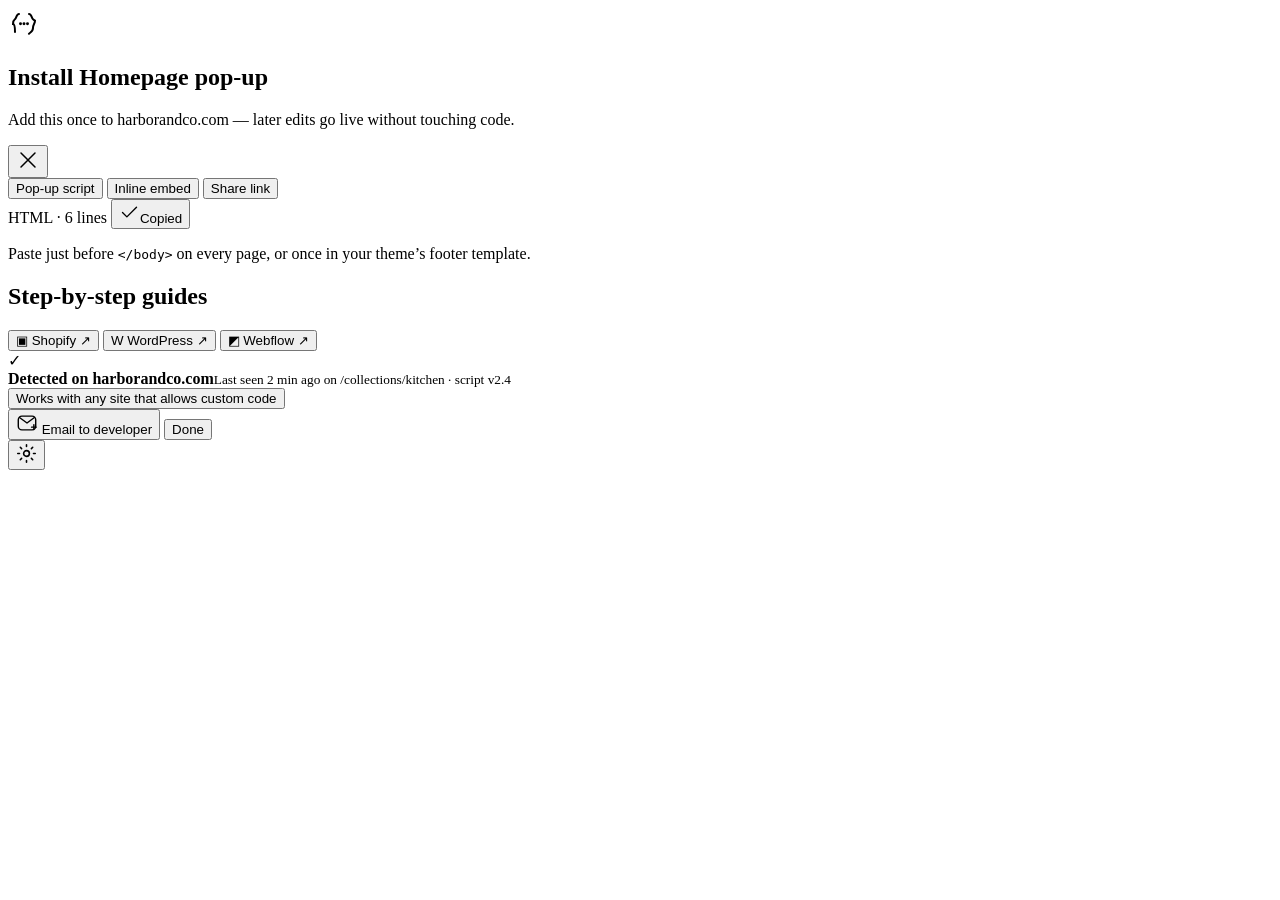
==== index.html @ e1bccb8a "添加页面：index.html" ====
<!doctype html>
<html lang="en">
<head>
  <meta charset="UTF-8" />
  <meta name="viewport" content="width=device-width, initial-scale=1.0" />
  <meta name="theme-color" content="#eeeeee" />
  <title>Install Homepage pop-up · UI recreation</title>
  <link rel="stylesheet" href="styles.css" />
</head>
<body class="app-page">
  <main class="workspace" aria-label="Installation UI preview">
    <section class="reopen-panel" id="reopen-panel" hidden>
      <span class="reopen-kicker">FORM INSTALLATION</span>
      <h1>You're all set.</h1>
      <p>Open the installation dialog to get your embed code, share link, or instructions.</p>
      <div class="reopen-actions">
        <button class="pill pill-dark" id="reopen-button" type="button">Open installation dialog</button>
        <a class="pill pill-outline" href="demo-site.html" target="_blank" rel="noopener">View live demo ↗</a>
      </div>
    </section>
  </main>

  <div class="dialog-layer" id="dialog-layer">
    <section class="install-dialog" role="dialog" aria-modal="true" aria-labelledby="dialog-title" aria-describedby="dialog-description">
      <div class="dialog-content">
        <header class="dialog-header">
          <div class="brand-icon" aria-hidden="true">
            <svg width="32" height="32" viewBox="0 0 32 32" fill="none"><path d="M11 6C8.3 6 8.6 10 7 11.2 5.7 12.2 5 12.6 5 16 7 16.1 7 20.1 7 24 10.1 24.5 11.1 25.8" stroke="currentColor" stroke-width="2" stroke-linecap="round"/><path d="M21 6c2.7 0 2.4 4 4 5.2 1.3 1 2 1.4 2 1.4 0 3.4-2 3.5-2 7.5 0 3.9-3.1 4.4-4.1 5.7" stroke="currentColor" stroke-width="2" stroke-linecap="round"/><circle cx="12.5" cy="15.7" r="1.45" fill="currentColor"/><circle cx="19.5" cy="15.7" r="1.45" fill="currentColor"/><circle cx="16" cy="15.7" r="1.45" fill="currentColor"/></svg>
          </div>
          <div class="header-copy">
            <h1 id="dialog-title">Install Homepage pop-up</h1>
            <p id="dialog-description">Add this once to <span id="header-domain">harborandco.com</span> — later edits go live without touching code.</p>
          </div>
          <button class="icon-button close-button" id="close-dialog" type="button" aria-label="Close installation dialog" title="Close">
            <svg width="24" height="24" viewBox="0 0 24 24" fill="none" stroke="currentColor" stroke-width="1.5" stroke-linecap="round"><path d="M5 5l14 14M19 5L5 19"/></svg>
          </button>
        </header>

        <div class="tabs" role="tablist" aria-label="Installation method">
          <button class="tab active" role="tab" aria-selected="true" tabindex="0" id="tab-popup" data-tab="popup" aria-controls="tab-panel">Pop-up script</button>
          <button class="tab" role="tab" aria-selected="false" tabindex="-1" id="tab-inline" data-tab="inline" aria-controls="tab-panel">Inline embed</button>
          <button class="tab" role="tab" aria-selected="false" tabindex="-1" id="tab-share" data-tab="share" aria-controls="tab-panel">Share link</button>
        </div>

        <div id="tab-panel" role="tabpanel" aria-labelledby="tab-popup" tabindex="0">
          <section class="code-card" id="code-card">
            <div class="code-toolbar">
              <span class="code-caption" id="code-caption">HTML <span class="dot">·</span> 6 lines</span>
              <button class="copy-button copied" id="copy-code" type="button" aria-label="Copy installation code">
                <svg width="21" height="21" viewBox="0 0 24 24" fill="none" stroke="currentColor" stroke-width="1.6" stroke-linecap="round" stroke-linejoin="round" aria-hidden="true"><path d="M4 12l5 5L20 6"/></svg><span id="copy-label">Copied</span>
              </button>
            </div>
            <div class="code-body" id="code-body"></div>
          </section>
          <p class="installation-hint" id="installation-hint">Paste just before <code>&lt;/body&gt;</code> on every page, or once in your theme’s footer template.</p>
          <section class="guides-section" id="guides-section">
            <h2>Step-by-step guides</h2>
            <div class="guide-links">
              <button class="guide-button" type="button" data-guide="shopify"><span class="guide-logo shopify-logo" aria-hidden="true">▣</span> Shopify <span class="external-arrow" aria-hidden="true">↗</span></button>
              <button class="guide-button" type="button" data-guide="wordpress"><span class="guide-logo wordpress-logo" aria-hidden="true">W</span> WordPress <span class="external-arrow" aria-hidden="true">↗</span></button>
              <button class="guide-button" type="button" data-guide="webflow"><span class="guide-logo webflow-logo" aria-hidden="true">◩</span> Webflow <span class="external-arrow" aria-hidden="true">↗</span></button>
            </div>
          </section>
          <section class="detection-banner" id="detection-banner" aria-live="polite">
            <span class="detection-check" id="detection-icon" aria-hidden="true">✓</span>
            <div class="detection-text"><strong id="detection-title">Detected on harborandco.com</strong><small id="detection-description">Last seen 2 min ago on /collections/kitchen · script v2.4</small></div>
          </section>
        </div>
      </div>
      <footer class="dialog-footer">
        <button class="footer-caption footer-settings" id="footer-settings" type="button" title="Customize installation settings">Works with any site that allows custom code</button>
        <div class="footer-actions">
          <button class="pill pill-outline email-button" id="email-button" type="button">
            <svg width="22" height="22" viewBox="0 0 24 24" fill="none" stroke="currentColor" stroke-width="1.55" stroke-linecap="round" stroke-linejoin="round" aria-hidden="true"><rect x="2.5" y="4.5" width="19" height="15" rx="4"/><path d="m3.8 6 8.2 6 8.1-6"/><path d="M17 16.5h5m-2.5-2.5v5"/></svg>
            Email to developer
          </button>
          <button class="pill pill-dark done-button" id="done-button" type="button">Done</button>
        </div>
      </footer>
    </section>
  </div>

  <dialog class="sub-dialog" id="guide-dialog" aria-labelledby="guide-title">
    <div class="sub-dialog-header"><span class="sub-kicker">INSTALLATION GUIDE</span><button class="small-icon-button" data-close-guide aria-label="Close guide" type="button">×</button></div>
    <h2 id="guide-title"></h2><p id="guide-intro"></p><ol id="guide-steps"></ol>
    <div class="sub-dialog-actions"><button class="pill pill-outline" data-close-guide type="button">Back</button><button class="pill pill-dark" id="guide-copy" type="button">Copy code</button></div>
  </dialog>
  <dialog class="sub-dialog settings-dialog" id="settings-dialog" aria-labelledby="settings-title">
    <div class="sub-dialog-header"><span class="sub-kicker">DEMO SETTINGS</span><button class="small-icon-button" data-close-settings aria-label="Close settings" type="button">×</button></div>
    <h2 id="settings-title">Customize your installation</h2>
    <p>These options update all three installation methods. The widget in this package stores test sign-ups locally.</p>
    <form id="settings-form" class="settings-form" method="dialog">
      <label>Website domain<input name="domain" required autocomplete="off" /></label>
      <label>Workspace ID<input name="workspace" required pattern="[a-zA-Z0-9_-]+" /></label>
      <label>Form ID<input name="form" required pattern="[a-zA-Z0-9_-]+" /></label>
      <label>Developer email (optional)<input name="developerEmail" type="email" placeholder="developer@example.com" /></label>
      <div class="sub-dialog-actions"><button type="button" class="pill pill-outline" data-close-settings>Cancel</button><button class="pill pill-dark" type="submit">Save changes</button></div>
    </form>
  </dialog>
  <button class="floating-settings" id="open-settings" type="button" aria-label="Customize demo settings" title="Customize demo settings"><svg width="21" height="21" viewBox="0 0 24 24" fill="none" stroke="currentColor" stroke-width="1.8" stroke-linecap="round"><circle cx="12" cy="12" r="3.3"/><path d="M12 2v2M12 20v2M2 12h2M20 12h2M4.9 4.9l1.5 1.5m11.2 11.2 1.5 1.5m0-14.2-1.5 1.5M6.4 17.6l-1.5 1.5"/></svg></button>
  <div id="toast" class="toast" role="status" aria-live="polite"></div>
  <script src="main.js"></script>
</body>
</html>
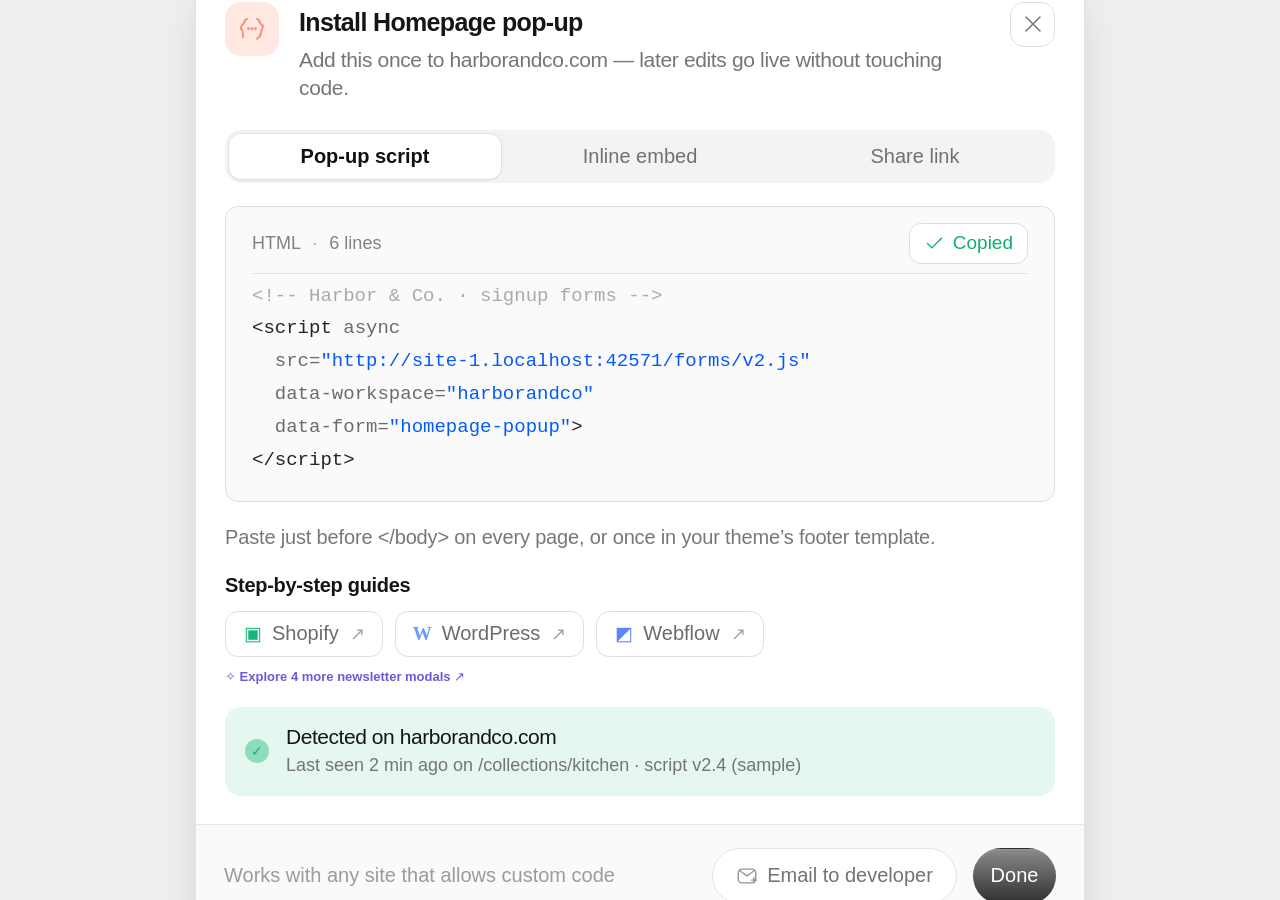
==== commit ac5e246e: "feat: 首页增加四款 Newsletter 弹窗入口" ====
--- a/index.html
+++ b/index.html
@@ -14,6 +14,7 @@
       <h1>You're all set.</h1>
       <p>Open the installation dialog to get your embed code, share link, or instructions.</p>
       <div class="reopen-actions">
+        <a class="pill pill-outline" href="newsletter.html">Explore 4 newsletter designs ↗</a>
         <button class="pill pill-dark" id="reopen-button" type="button">Open installation dialog</button>
         <a class="pill pill-outline" href="demo-site.html" target="_blank" rel="noopener">View live demo ↗</a>
       </div>
@@ -60,6 +61,7 @@
               <button class="guide-button" type="button" data-guide="wordpress"><span class="guide-logo wordpress-logo" aria-hidden="true">W</span> WordPress <span class="external-arrow" aria-hidden="true">↗</span></button>
               <button class="guide-button" type="button" data-guide="webflow"><span class="guide-logo webflow-logo" aria-hidden="true">◩</span> Webflow <span class="external-arrow" aria-hidden="true">↗</span></button>
             </div>
+            <a href="newsletter.html" style="display:inline-flex;align-items:center;gap:7px;margin-top:12px;color:#7257d9;font-size:13px;font-weight:600;text-decoration:none">✧ Explore 4 more newsletter modals ↗</a>
           </section>
           <section class="detection-banner" id="detection-banner" aria-live="polite">
             <span class="detection-check" id="detection-icon" aria-hidden="true">✓</span>
--- a/styles.css
+++ b/styles.css
@@ -0,0 +1,27 @@
+:root {
+  font-family: Inter, -apple-system, BlinkMacSystemFont, "Segoe UI", Arial, sans-serif;
+  color: #151515;
+  background: #efefef;
+  font-synthesis: none;
+  -webkit-font-smoothing: antialiased;
+}
+[hidden]{display:none!important}
+*{box-sizing:border-box}html,body{min-height:100%;margin:0}button,input{font:inherit}button{cursor:pointer}button:focus-visible,a:focus-visible,input:focus-visible{outline:3px solid #86b8ff;outline-offset:3px}button:disabled{cursor:not-allowed;opacity:.5}a{color:inherit;text-decoration:none}
+.app-page{min-height:100vh;background:#efefef}.workspace{display:flex;min-height:100vh;align-items:center;justify-content:center;padding:24px}
+.dialog-layer{position:fixed;inset:0;z-index:20;display:flex;justify-content:center;align-items:center;overflow:auto;padding:32px 18px;background:transparent}.dialog-layer.is-hidden{display:none}
+.install-dialog{width:min(890px,100%);flex-shrink:0;overflow:hidden;background:#fff;border:1px solid #e2e2e2;border-radius:25px;box-shadow:0 29px 40px rgba(0,0,0,.095),0 12px 24px rgba(0,0,0,.025)}.dialog-content{padding:28px 29px 28px}
+.dialog-header{display:flex;gap:20px;align-items:flex-start;min-height:111px}.brand-icon{flex:0 0 54px;height:54px;display:grid;place-items:center;border-radius:16px;background:#ffe7e2;color:#fa8f7d}.header-copy{flex:1;min-width:0;padding-top:4px}.header-copy h1{font-size:25px;font-weight:580;letter-spacing:-.65px;line-height:1.3;margin:0 0 8px}.header-copy p{max-width:690px;margin:0;font-size:21px;line-height:1.33;color:#757575;letter-spacing:-.35px}.icon-button{flex:0 0 45px;width:45px;height:45px;display:grid;place-items:center;border:1px solid #dedede;background:#fff;color:#777;border-radius:14px;margin-top:0}.icon-button:hover,.small-icon-button:hover{background:#f8f8f8;color:#222}
+.tabs{display:flex;background:#f3f3f3;gap:3px;min-height:53px;padding:4px;margin:17px 0 23px;border-radius:16px}.tab{flex:1;min-width:0;background:transparent;color:#717171;border:none;border-radius:12px;font-size:20px;line-height:1.1;font-weight:420;padding:10px;white-space:nowrap;transition:background .15s ease,color .15s ease,box-shadow .15s ease}.tab:hover:not(.active){color:#222;background:#ededed}.tab.active{background:white;color:#111;font-weight:570;box-shadow:0 1px 3px rgba(0,0,0,.06),0 0 0 1px #e5e5e5}
+.code-card{min-height:296px;background:#fafafa;border:1px solid #dedede;border-radius:13px;padding:16px 26px 16px;overflow:hidden}.code-toolbar{height:51px;display:flex;align-items:flex-start;justify-content:space-between;border-bottom:1px solid #e5e5e5}.code-caption{padding-top:10px;color:#7f8289;font-size:18px;white-space:nowrap}.code-caption .dot{margin:0 7px;color:#aaa}.copy-button{display:inline-flex;align-items:center;justify-content:center;gap:8px;padding:8px 14px;background:#fff;border:1px solid #ddd;border-radius:12px;white-space:nowrap;color:#3b3b3b;font-size:19px;line-height:1.1;min-height:41px}.copy-button svg{flex-shrink:0}.copy-button.copied{color:#0eb16b}.copy-button:hover{background:#f1fdf7;border-color:#b6e8d3}.code-body{min-height:200px;overflow-x:auto;padding-top:6px}.code-body pre{margin:0;font-family:ui-monospace,SFMono-Regular,Menlo,Monaco,Consolas,"Liberation Mono",monospace;font-size:19px;line-height:1.73;color:#252525;white-space:pre;tab-size:2}.muted{color:#9b9b9b}.code-key{color:#6c6c6c}.code-string{color:#0659fa}.code-tag{color:#252525}.code-comment{color:#aaa}
+.installation-hint{font-size:20px;color:#777;line-height:1.45;letter-spacing:-.16px;margin:21px 0 20px}.installation-hint code{font-family:inherit;color:inherit}.guides-section h2{font-size:20px;line-height:1.35;font-weight:560;letter-spacing:-.3px;margin:0 0 12px}.guide-links{display:flex;flex-wrap:wrap;gap:12px}.guide-button{display:flex;gap:10px;align-items:center;justify-content:center;border:1px solid #dfdfdf;border-radius:13px;min-height:46px;background:#fff;padding:6px 17px;color:#6c6c6c;font-size:20px;white-space:nowrap}.guide-button:hover{background:#f7f7f7;box-shadow:0 1px 3px rgba(0,0,0,.04)}.guide-logo{font-size:19px;font-weight:750;min-width:19px}.shopify-logo{color:#16b779}.wordpress-logo{color:#609efa;font-family:Georgia,serif;font-weight:bold}.webflow-logo{color:#5c84ff}.external-arrow{font-size:18px;color:#a4a4a4;margin-left:1px}
+.detection-banner{display:flex;align-items:center;gap:17px;margin-top:22px;min-height:89px;padding:16px 20px;background:#e6f7ef;border-radius:16px}.detection-banner.pending{background:#f4f4f4}.detection-banner.pending .detection-check{background:#ddd;color:#888}.detection-check{width:24px;height:24px;border-radius:50%;flex:0 0 24px;display:grid;place-items:center;background:#8dddbd;color:#0fb477;font-weight:700;font-size:14px}.detection-text{display:flex;flex-direction:column;gap:4px;min-width:0}.detection-text strong{font-size:21px;line-height:1.25;font-weight:530;letter-spacing:-.45px}.detection-text small{color:#757575;font-size:18px;line-height:1.3}
+.dialog-footer{display:flex;align-items:center;justify-content:space-between;gap:18px;min-height:103px;padding:20px 28px;border-top:1px solid #e8e8e8;background:#fafafa}.footer-caption{font-size:20px;color:#9b9b9b;line-height:1.35}.footer-actions{display:flex;align-items:center;gap:16px;flex-shrink:0}.pill{min-height:56px;border-radius:28px;padding:0 16px;display:inline-flex;align-items:center;justify-content:center;gap:9px;white-space:nowrap;font-size:20px;font-weight:450;border:1px solid transparent;transition:transform .15s ease,background .15s ease,box-shadow .15s ease}.pill:active{transform:scale(.97)}.pill-outline{background:#fff;border-color:#e3e3e3;color:#737373}.pill-outline:hover{border-color:#ccc;color:#222}.email-button{min-width:245px}.email-button svg{color:#949494}.pill-dark{color:white;background:linear-gradient(180deg,#8a8a8a,#303030);border-color:rgba(0,0,0,.06);box-shadow:inset 0 1px rgba(255,255,255,.1)}.pill-dark:hover{background:linear-gradient(180deg,#707070,#1b1b1b)}.done-button{min-width:83px}
+.reopen-panel{width:min(560px,100%);padding:45px;background:#fff;border:1px solid #e4e4e4;border-radius:24px;text-align:left;box-shadow:0 15px 48px rgba(0,0,0,.06)}.reopen-kicker,.sub-kicker{font-size:12px;letter-spacing:.16em;color:#999;font-weight:750}.reopen-panel h1{font-size:38px;letter-spacing:-1.4px;font-weight:620;margin:12px 0}.reopen-panel p{color:#666;line-height:1.6;font-size:17px}.reopen-actions{display:flex;flex-wrap:wrap;gap:12px;margin-top:25px}.reopen-actions .pill{font-size:16px;min-height:48px}
+.floating-settings{position:fixed;z-index:10;right:23px;bottom:22px;width:44px;height:44px;border:1px solid #dedede;border-radius:50%;display:grid;place-items:center;color:#999;background:rgba(255,255,255,.82);box-shadow:0 5px 20px rgba(0,0,0,.035)}.floating-settings:hover{color:#111;background:#fff}
+.sub-dialog{width:min(525px,calc(100vw - 32px));max-height:min(85vh,800px);overflow:auto;border:1px solid #e4e4e4;border-radius:22px;padding:28px;box-shadow:0 25px 75px rgba(0,0,0,.22);color:#252525}.sub-dialog::backdrop{background:rgba(28,28,28,.18);backdrop-filter:blur(2px)}.sub-dialog-header{display:flex;justify-content:space-between;align-items:center}.small-icon-button{width:34px;height:34px;display:grid;place-items:center;background:#fff;border:1px solid #ddd;border-radius:10px;color:#777;font-size:24px;line-height:1}.sub-dialog h2{font-size:25px;font-weight:630;margin:12px 0 9px;letter-spacing:-.7px}.sub-dialog p{font-size:15px;color:#666;line-height:1.6}.sub-dialog ol{padding-left:24px;color:#424242;font-size:15px;line-height:1.6}.sub-dialog li{margin:9px 0}.sub-dialog-actions{display:flex;justify-content:flex-end;gap:10px;margin-top:25px}.sub-dialog .pill{font-size:15px;min-height:44px}.settings-form{display:grid;gap:15px;margin-top:22px}.settings-form label{display:grid;gap:7px;font-size:14px;font-weight:570;color:#444}.settings-form input{height:43px;padding:0 13px;border:1px solid #ddd;border-radius:10px;outline:none;color:#222}.settings-form input:focus{border-color:#94bcff;box-shadow:0 0 0 3px #ddecff}
+.toast{position:fixed;z-index:90;left:50%;bottom:28px;transform:translate(-50%,16px);background:#272727;color:white;padding:11px 16px;border-radius:11px;opacity:0;pointer-events:none;font-size:14px;box-shadow:0 12px 34px rgba(0,0,0,.15);transition:opacity .2s,transform .2s}.toast.show{opacity:1;transform:translate(-50%,0)}
+.share-card{background:white;min-height:184px;margin-top:13px;padding:15px 4px 4px}.share-top{display:flex;align-items:center;gap:13px}.share-mark{width:45px;height:45px;border-radius:13px;background:#fff0e9;color:#e88f7c;display:grid;place-items:center;font-size:25px;font-weight:600}.share-heading{font-size:18px;font-weight:600;margin:0 0 3px}.share-subtitle{font-size:16px;color:#888;margin:0}.share-url{margin-top:21px;background:#fff;border:1px solid #e4e4e4;border-radius:11px;padding:14px;display:flex;gap:10px;align-items:center;justify-content:space-between;overflow-wrap:anywhere;color:#0760f3;font-size:16px}.share-url a{color:#0760f3}.share-url button{background:#f8f8f8;border:1px solid #e3e3e3;color:#666;border-radius:8px;padding:9px 11px;flex-shrink:0}.share-secondary{display:flex;justify-content:space-between;gap:15px;color:#999;font-size:15px;margin-top:17px;flex-wrap:wrap}.share-secondary a{text-decoration:underline;text-underline-offset:3px}
+@media (max-width:720px){.dialog-layer{align-items:flex-start;padding:12px}.install-dialog{border-radius:20px}.dialog-content{padding:21px 19px 24px}.dialog-header{gap:12px;min-height:0}.brand-icon{flex-basis:43px;height:43px;border-radius:12px}.brand-icon svg{width:27px}.header-copy h1{font-size:20px;letter-spacing:-.5px}.header-copy p{font-size:15px}.icon-button{width:36px;height:36px;flex-basis:36px;border-radius:10px}.icon-button svg{width:20px}.tabs{margin:23px 0 18px;min-height:45px}.tab{font-size:14px;padding:8px 2px}.code-card{padding:13px;min-height:260px}.code-body pre{font-size:12px;line-height:2}.code-caption{font-size:14px}.copy-button{font-size:14px;min-height:34px;padding:5px 9px}.installation-hint{font-size:14px}.guides-section h2{font-size:16px}.guide-links{gap:7px}.guide-button{font-size:13px;min-height:39px;padding:6px 9px;gap:5px}.guide-logo{font-size:16px;min-width:0}.external-arrow{font-size:13px}.detection-banner{min-height:75px;padding:13px;gap:11px}.detection-text strong{font-size:15px}.detection-text small{font-size:13px}.dialog-footer{min-height:90px;padding:16px 19px;flex-wrap:wrap}.footer-caption{font-size:13px}.footer-actions{width:100%;gap:8px}.email-button{min-width:0;flex:1}.pill{font-size:14px;min-height:45px}.done-button{min-width:70px}.email-button svg{width:17px}.floating-settings{right:15px;bottom:15px}.share-card{min-height:160px}}
+@media (prefers-reduced-motion:reduce){*,*:before,*:after{scroll-behavior:auto!important;transition-duration:0.01ms!important;animation-duration:0.01ms!important}}
+
+.footer-settings{border:0;background:none;padding:0;cursor:pointer;text-align:left}.footer-settings:hover{text-decoration:underline;text-underline-offset:3px}.dialog-layer:not(.is-hidden)~.floating-settings{display:none}
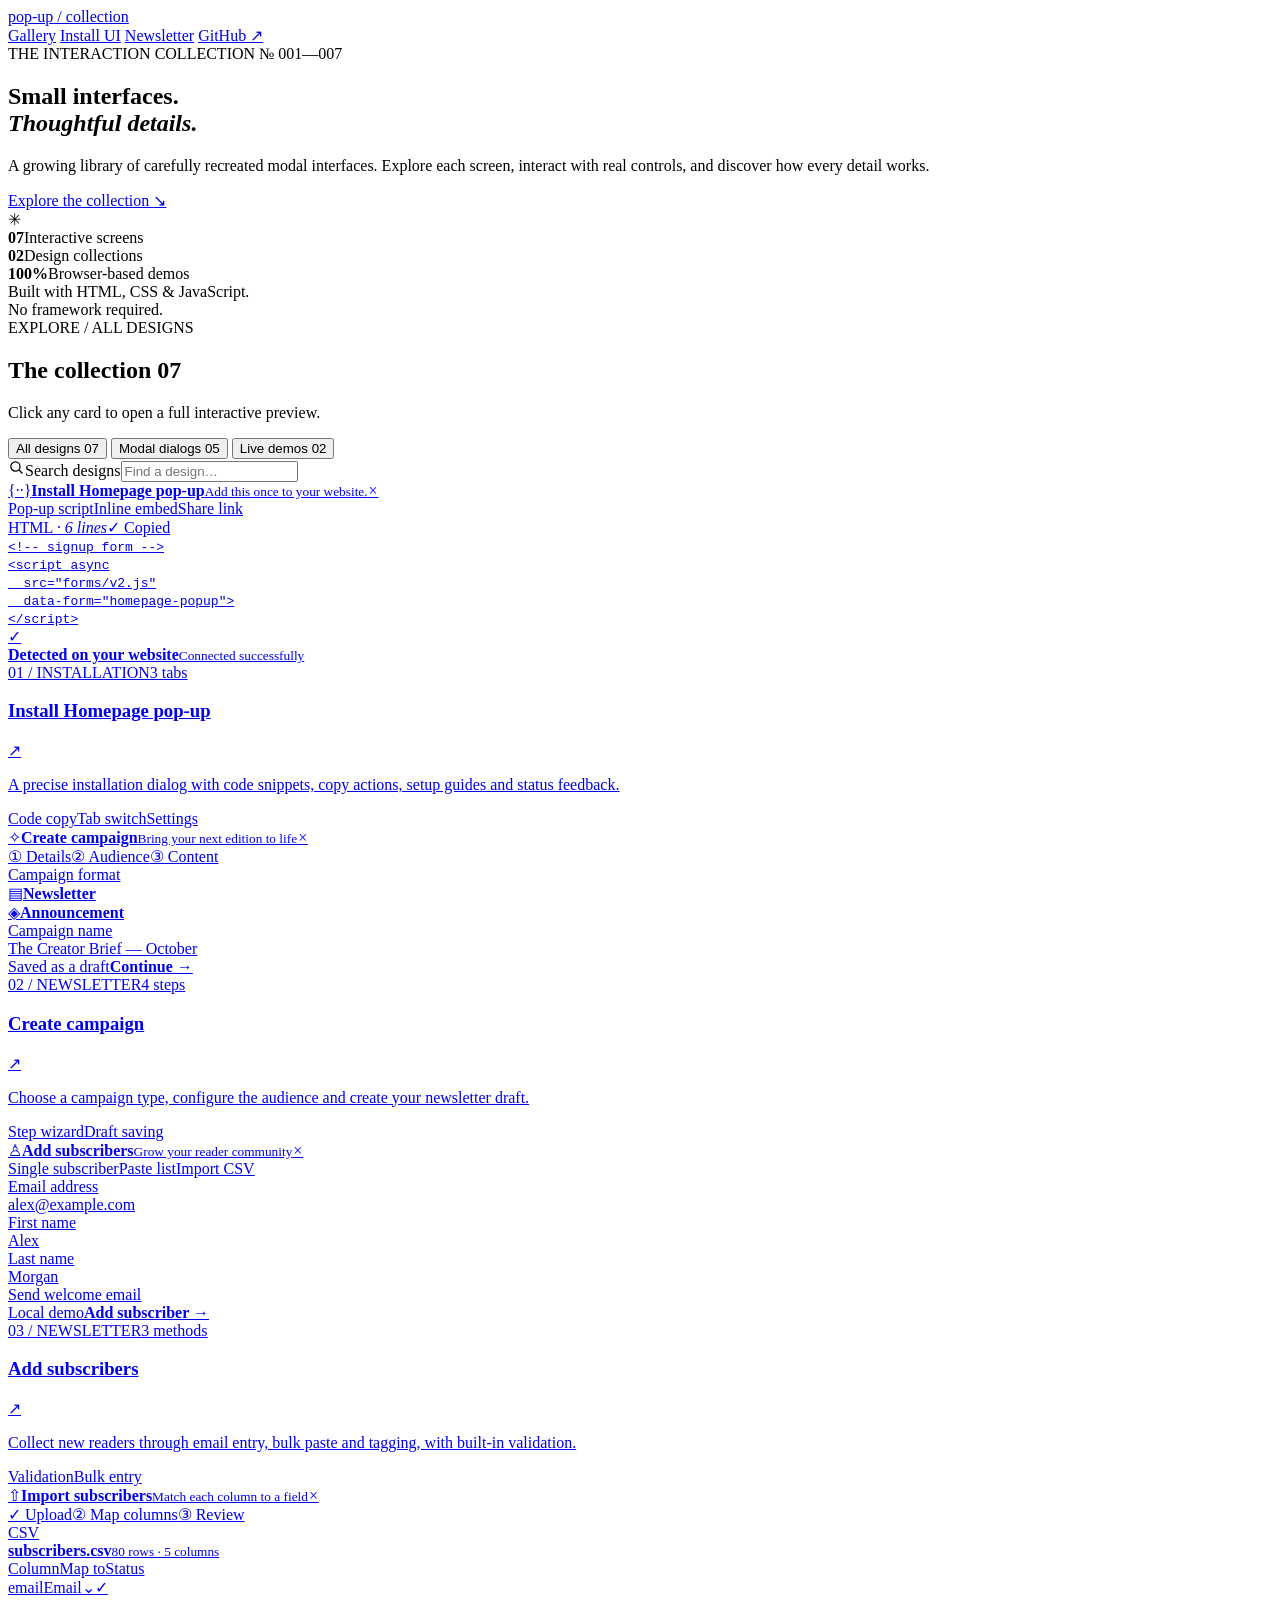
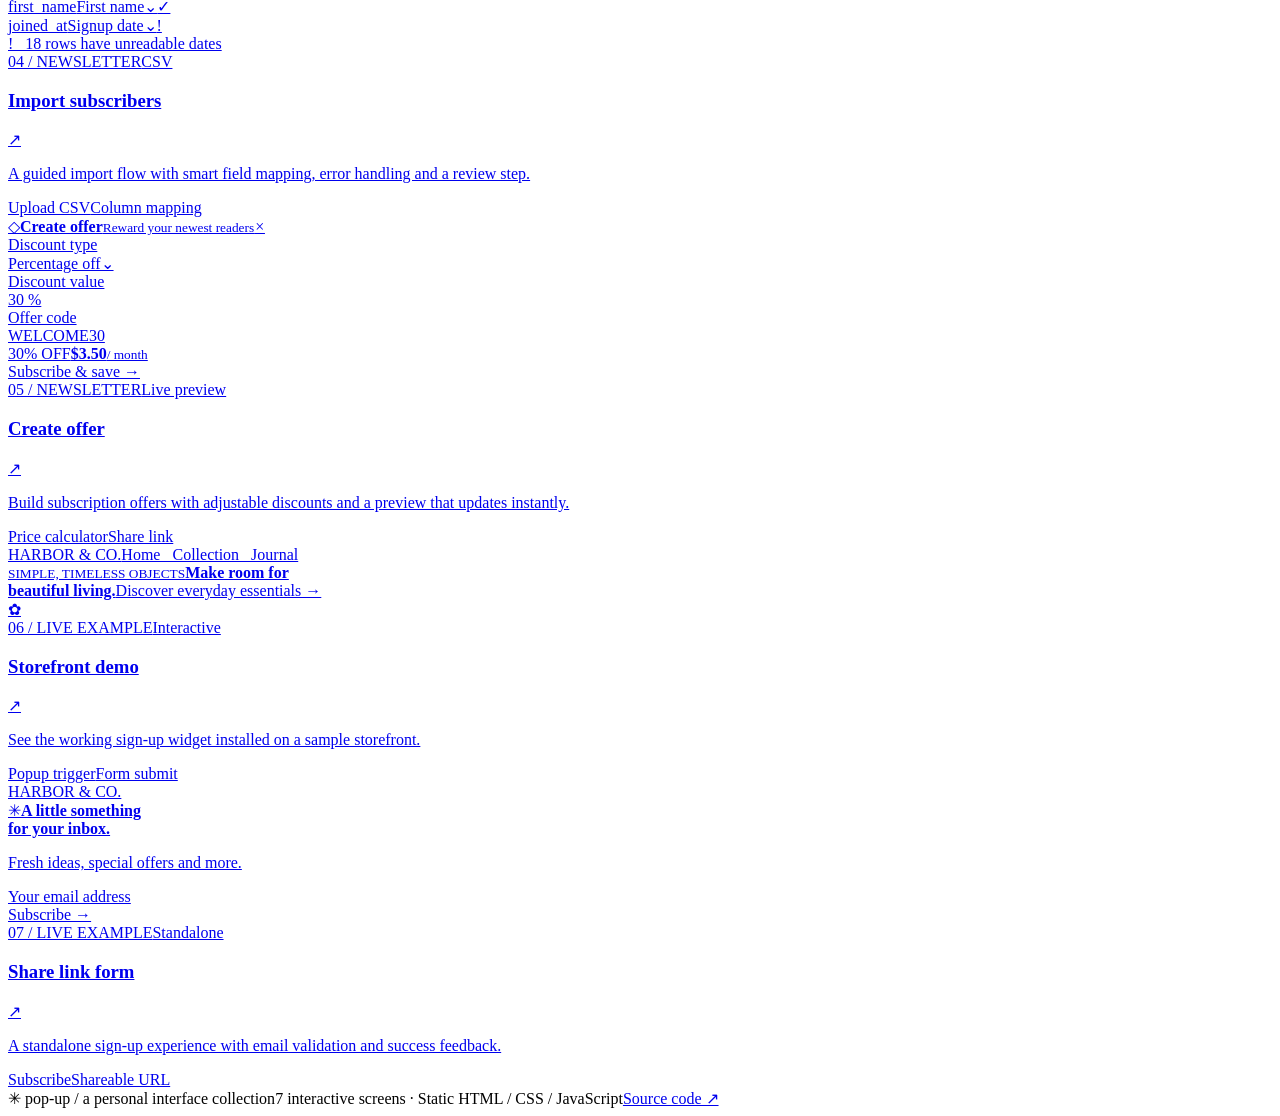
==== commit 29a7ce3d: "feat: 首页改为多页面 UI 作品导航中心" ====
--- a/index.html
+++ b/index.html
@@ -1,106 +1,94 @@
 <!doctype html>
 <html lang="en">
 <head>
-  <meta charset="UTF-8" />
-  <meta name="viewport" content="width=device-width, initial-scale=1.0" />
-  <meta name="theme-color" content="#eeeeee" />
-  <title>Install Homepage pop-up · UI recreation</title>
-  <link rel="stylesheet" href="styles.css" />
+  <meta charset="utf-8">
+  <meta name="viewport" content="width=device-width,initial-scale=1">
+  <meta name="theme-color" content="#f0f0f0">
+  <meta name="description" content="Explore interactive UI recreations: installation dialogs, campaign flows, subscriber forms, CSV imports and offer previews.">
+  <title>pop-up — UI Design Collection</title>
+  <link rel="stylesheet" href="gallery.css">
+  <script src="gallery.js" defer></script>
 </head>
-<body class="app-page">
-  <main class="workspace" aria-label="Installation UI preview">
-    <section class="reopen-panel" id="reopen-panel" hidden>
-      <span class="reopen-kicker">FORM INSTALLATION</span>
-      <h1>You're all set.</h1>
-      <p>Open the installation dialog to get your embed code, share link, or instructions.</p>
-      <div class="reopen-actions">
-        <a class="pill pill-outline" href="newsletter.html">Explore 4 newsletter designs ↗</a>
-        <button class="pill pill-dark" id="reopen-button" type="button">Open installation dialog</button>
-        <a class="pill pill-outline" href="demo-site.html" target="_blank" rel="noopener">View live demo ↗</a>
-      </div>
-    </section>
-  </main>
+<body>
+  <div class="page-shell">
+    <header class="site-header">
+      <a class="site-brand" href="./" aria-label="pop-up home"><span class="brand-symbol" aria-hidden="true"><span></span><span></span><span></span><span></span></span><span>pop-up<span class="brand-sub"> / collection</span></span></a>
+      <nav class="top-links" aria-label="Main navigation">
+        <a class="active" href="./" aria-current="page">Gallery</a>
+        <a href="install.html">Install UI</a>
+        <a href="newsletter.html">Newsletter</a>
+        <a class="github-link" href="https://github.com/weepwood/pop-up" target="_blank" rel="noopener noreferrer">GitHub <span aria-hidden="true">↗</span></a>
+      </nav>
+    </header>
 
-  <div class="dialog-layer" id="dialog-layer">
-    <section class="install-dialog" role="dialog" aria-modal="true" aria-labelledby="dialog-title" aria-describedby="dialog-description">
-      <div class="dialog-content">
-        <header class="dialog-header">
-          <div class="brand-icon" aria-hidden="true">
-            <svg width="32" height="32" viewBox="0 0 32 32" fill="none"><path d="M11 6C8.3 6 8.6 10 7 11.2 5.7 12.2 5 12.6 5 16 7 16.1 7 20.1 7 24 10.1 24.5 11.1 25.8" stroke="currentColor" stroke-width="2" stroke-linecap="round"/><path d="M21 6c2.7 0 2.4 4 4 5.2 1.3 1 2 1.4 2 1.4 0 3.4-2 3.5-2 7.5 0 3.9-3.1 4.4-4.1 5.7" stroke="currentColor" stroke-width="2" stroke-linecap="round"/><circle cx="12.5" cy="15.7" r="1.45" fill="currentColor"/><circle cx="19.5" cy="15.7" r="1.45" fill="currentColor"/><circle cx="16" cy="15.7" r="1.45" fill="currentColor"/></svg>
+    <main id="main-content">
+      <section class="hero" aria-labelledby="hero-title">
+        <div class="hero-kicker"><span class="kicker-line"></span> THE INTERACTION COLLECTION <span class="issue-id">№ 001—007</span></div>
+        <div class="hero-main">
+          <div class="hero-copy"><h1 id="hero-title">Small interfaces.<br><em>Thoughtful details.</em></h1><p>A growing library of carefully recreated modal interfaces. Explore each screen, interact with real controls, and discover how every detail works.</p><a class="hero-cta" href="#explore">Explore the collection <span aria-hidden="true">↘</span></a></div>
+          <div class="hero-illustration" aria-hidden="true">
+            <div class="float-dots"><i></i><i></i><i></i></div>
+            <div class="art-card art-back"><div class="art-band"></div><div class="art-line short"></div><div class="art-line"></div><div class="art-line"></div></div>
+            <div class="art-card art-front"><div class="art-picto">✳</div><div class="art-line heading"></div><div class="art-line"></div><div class="art-line half"></div><div class="art-pills"><b></b><b></b></div><div class="art-cta"></div></div>
+            <span class="art-glow"></span>
           </div>
-          <div class="header-copy">
-            <h1 id="dialog-title">Install Homepage pop-up</h1>
-            <p id="dialog-description">Add this once to <span id="header-domain">harborandco.com</span> — later edits go live without touching code.</p>
+        </div>
+        <div class="hero-stats"><div><strong>07</strong><span>Interactive screens</span></div><div><strong>02</strong><span>Design collections</span></div><div><strong>100%</strong><span>Browser-based demos</span></div><div class="hero-note">Built with HTML, CSS & JavaScript.<br>No framework required.</div></div>
+      </section>
+
+      <section class="collection" id="explore" aria-labelledby="collection-title">
+        <div class="section-header"><div><div class="eyebrow">EXPLORE / ALL DESIGNS</div><h2 id="collection-title">The collection <span class="count" id="visible-count">07</span></h2></div><p>Click any card to open a full interactive preview.</p></div>
+        <div class="gallery-toolbar">
+          <div class="filter-group" role="group" aria-label="Filter designs">
+            <button type="button" class="filter active" data-filter="all" aria-pressed="true">All designs <span>07</span></button>
+            <button type="button" class="filter" data-filter="modal" aria-pressed="false">Modal dialogs <span>05</span></button>
+            <button type="button" class="filter" data-filter="demo" aria-pressed="false">Live demos <span>02</span></button>
           </div>
-          <button class="icon-button close-button" id="close-dialog" type="button" aria-label="Close installation dialog" title="Close">
-            <svg width="24" height="24" viewBox="0 0 24 24" fill="none" stroke="currentColor" stroke-width="1.5" stroke-linecap="round"><path d="M5 5l14 14M19 5L5 19"/></svg>
-          </button>
-        </header>
-
-        <div class="tabs" role="tablist" aria-label="Installation method">
-          <button class="tab active" role="tab" aria-selected="true" tabindex="0" id="tab-popup" data-tab="popup" aria-controls="tab-panel">Pop-up script</button>
-          <button class="tab" role="tab" aria-selected="false" tabindex="-1" id="tab-inline" data-tab="inline" aria-controls="tab-panel">Inline embed</button>
-          <button class="tab" role="tab" aria-selected="false" tabindex="-1" id="tab-share" data-tab="share" aria-controls="tab-panel">Share link</button>
+          <label class="search-field"><svg viewBox="0 0 24 24" width="17" height="17" fill="none" stroke="currentColor" stroke-width="1.8" aria-hidden="true"><circle cx="10.5" cy="10.5" r="6.5"/><path d="m15.5 15.5 5 5"/></svg><span class="sr-only">Search designs</span><input type="search" id="search" placeholder="Find a design…" autocomplete="off" aria-controls="card-grid"></label>
         </div>
 
-        <div id="tab-panel" role="tabpanel" aria-labelledby="tab-popup" tabindex="0">
-          <section class="code-card" id="code-card">
-            <div class="code-toolbar">
-              <span class="code-caption" id="code-caption">HTML <span class="dot">·</span> 6 lines</span>
-              <button class="copy-button copied" id="copy-code" type="button" aria-label="Copy installation code">
-                <svg width="21" height="21" viewBox="0 0 24 24" fill="none" stroke="currentColor" stroke-width="1.6" stroke-linecap="round" stroke-linejoin="round" aria-hidden="true"><path d="M4 12l5 5L20 6"/></svg><span id="copy-label">Copied</span>
-              </button>
+        <div class="card-grid" id="card-grid">
+          <a href="install.html" class="design-card card-featured" data-category="modal" data-search="install homepage popup script inline embed share link copy code harbor" aria-label="Open Install Homepage pop-up">
+            <div class="card-visual install-visual">
+              <div class="mock-window install-window"><div class="mock-title"><span class="mock-app-icon coral">{··}</span><span><b>Install Homepage pop-up</b><small>Add this once to your website.</small></span><i>×</i></div><div class="mock-tabs"><span class="on">Pop-up script</span><span>Inline embed</span><span>Share link</span></div><div class="mock-code"><div class="code-top"><span>HTML <i>· 6 lines</i></span><span class="copied">✓ Copied</span></div><code><span class="code-grey">&lt;!-- signup form --&gt;</span><br>&lt;script <span class="code-blue">async</span><br>&nbsp; src=<span class="code-blue">"forms/v2.js"</span><br>&nbsp; data-form=<span class="code-blue">"homepage-popup"</span>&gt;<br>&lt;/script&gt;</code></div><div class="mock-success"><span>✓</span><div><b>Detected on your website</b><small>Connected successfully</small></div></div></div>
             </div>
-            <div class="code-body" id="code-body"></div>
-          </section>
-          <p class="installation-hint" id="installation-hint">Paste just before <code>&lt;/body&gt;</code> on every page, or once in your theme’s footer template.</p>
-          <section class="guides-section" id="guides-section">
-            <h2>Step-by-step guides</h2>
-            <div class="guide-links">
-              <button class="guide-button" type="button" data-guide="shopify"><span class="guide-logo shopify-logo" aria-hidden="true">▣</span> Shopify <span class="external-arrow" aria-hidden="true">↗</span></button>
-              <button class="guide-button" type="button" data-guide="wordpress"><span class="guide-logo wordpress-logo" aria-hidden="true">W</span> WordPress <span class="external-arrow" aria-hidden="true">↗</span></button>
-              <button class="guide-button" type="button" data-guide="webflow"><span class="guide-logo webflow-logo" aria-hidden="true">◩</span> Webflow <span class="external-arrow" aria-hidden="true">↗</span></button>
-            </div>
-            <a href="newsletter.html" style="display:inline-flex;align-items:center;gap:7px;margin-top:12px;color:#7257d9;font-size:13px;font-weight:600;text-decoration:none">✧ Explore 4 more newsletter modals ↗</a>
-          </section>
-          <section class="detection-banner" id="detection-banner" aria-live="polite">
-            <span class="detection-check" id="detection-icon" aria-hidden="true">✓</span>
-            <div class="detection-text"><strong id="detection-title">Detected on harborandco.com</strong><small id="detection-description">Last seen 2 min ago on /collections/kitchen · script v2.4</small></div>
-          </section>
+            <div class="card-description"><div class="card-meta"><span class="design-number">01 / INSTALLATION</span><span class="pill-tag">3 tabs</span></div><div class="card-heading"><h3>Install Homepage pop-up</h3><span class="card-arrow" aria-hidden="true">↗</span></div><p>A precise installation dialog with code snippets, copy actions, setup guides and status feedback.</p><span class="interaction-tags"><span>Code copy</span><span>Tab switch</span><span>Settings</span></span></div>
+          </a>
+
+          <a href="newsletter.html?screen=campaign" class="design-card" data-category="modal" data-search="create campaign newsletter details audience content review format issue" aria-label="Open Create campaign">
+            <div class="card-visual purple-visual"><div class="mini-modal"><div class="mini-heading"><span class="mini-icon lavender">✧</span><span><b>Create campaign</b><small>Bring your next edition to life</small></span><i>×</i></div><div class="mini-steps"><span class="step-active">① Details</span><span>② Audience</span><span>③ Content</span></div><div class="mini-label">Campaign format</div><div class="mini-options"><div class="choice active"><span>▤</span><b>Newsletter</b></div><div class="choice"><span>◈</span><b>Announcement</b></div></div><div class="mini-label">Campaign name</div><div class="fake-input">The Creator Brief — October</div><div class="mini-footer"><span>Saved as a draft</span><b>Continue →</b></div></div></div>
+            <div class="card-description"><div class="card-meta"><span class="design-number">02 / NEWSLETTER</span><span class="pill-tag purple">4 steps</span></div><div class="card-heading"><h3>Create campaign</h3><span class="card-arrow" aria-hidden="true">↗</span></div><p>Choose a campaign type, configure the audience and create your newsletter draft.</p><span class="interaction-tags"><span>Step wizard</span><span>Draft saving</span></span></div>
+          </a>
+
+          <a href="newsletter.html?screen=subscribers" class="design-card" data-category="modal" data-search="add subscribers email contacts paste list subscription tag welcome" aria-label="Open Add subscribers">
+            <div class="card-visual pink-visual"><div class="mini-modal"><div class="mini-heading"><span class="mini-icon lavender">♙</span><span><b>Add subscribers</b><small>Grow your reader community</small></span><i>×</i></div><div class="mini-segments"><span class="active">Single subscriber</span><span>Paste list</span><span>Import CSV</span></div><div class="mini-label">Email address</div><div class="fake-input">alex@example.com</div><div class="mini-row"><div><div class="mini-label">First name</div><div class="fake-input">Alex</div></div><div><div class="mini-label">Last name</div><div class="fake-input">Morgan</div></div></div><div class="mini-toggle-row">Send welcome email <span class="mini-toggle"></span></div><div class="mini-footer"><span>Local demo</span><b>Add subscriber →</b></div></div></div>
+            <div class="card-description"><div class="card-meta"><span class="design-number">03 / NEWSLETTER</span><span class="pill-tag purple">3 methods</span></div><div class="card-heading"><h3>Add subscribers</h3><span class="card-arrow" aria-hidden="true">↗</span></div><p>Collect new readers through email entry, bulk paste and tagging, with built-in validation.</p><span class="interaction-tags"><span>Validation</span><span>Bulk entry</span></span></div>
+          </a>
+
+          <a href="newsletter.html?screen=import" class="design-card" data-category="modal" data-search="import subscribers csv upload map columns review records matching" aria-label="Open Import subscribers">
+            <div class="card-visual mint-visual"><div class="mini-modal"><div class="mini-heading"><span class="mini-icon lavender">⇧</span><span><b>Import subscribers</b><small>Match each column to a field</small></span><i>×</i></div><div class="mini-steps"><span class="complete">✓ Upload</span><span class="step-active">② Map columns</span><span>③ Review</span></div><div class="mini-file"><span>CSV</span><div><b>subscribers.csv</b><small>80 rows · 5 columns</small></div></div><div class="mini-table"><div class="th"><span>Column</span><span>Map to</span><span>Status</span></div><div><span>email</span><span class="mapped">Email⌄</span><span class="success">✓</span></div><div><span>first_name</span><span class="mapped">First name⌄</span><span class="success">✓</span></div><div><span>joined_at</span><span class="mapped">Signup date⌄</span><span class="warn">!</span></div></div><div class="mini-warning">! &nbsp; 18 rows have unreadable dates</div></div></div>
+            <div class="card-description"><div class="card-meta"><span class="design-number">04 / NEWSLETTER</span><span class="pill-tag purple">CSV</span></div><div class="card-heading"><h3>Import subscribers</h3><span class="card-arrow" aria-hidden="true">↗</span></div><p>A guided import flow with smart field mapping, error handling and a review step.</p><span class="interaction-tags"><span>Upload CSV</span><span>Column mapping</span></span></div>
+          </a>
+
+          <a href="newsletter.html?screen=offer" class="design-card" data-category="modal" data-search="create offer discount percentage amount promotion price preview offer code" aria-label="Open Create offer">
+            <div class="card-visual lilac-visual"><div class="mini-modal mini-offer"><div class="mini-heading"><span class="mini-icon lavender">◇</span><span><b>Create offer</b><small>Reward your newest readers</small></span><i>×</i></div><div class="mini-offer-body"><div class="offer-controls"><div class="mini-label">Discount type</div><div class="fake-input">Percentage off⌄</div><div class="mini-label">Discount value</div><div class="fake-input">30 %</div><div class="mini-label">Offer code</div><div class="fake-input">WELCOME30</div></div><div class="offer-price"><span>30% OFF</span><b>$3.50</b><small>/ month</small><div>Subscribe & save →</div></div></div></div></div>
+            <div class="card-description"><div class="card-meta"><span class="design-number">05 / NEWSLETTER</span><span class="pill-tag purple">Live preview</span></div><div class="card-heading"><h3>Create offer</h3><span class="card-arrow" aria-hidden="true">↗</span></div><p>Build subscription offers with adjustable discounts and a preview that updates instantly.</p><span class="interaction-tags"><span>Price calculator</span><span>Share link</span></span></div>
+          </a>
+
+          <a href="demo-site.html" class="design-card" data-category="demo" data-search="demo storefront harbor and co popup subscription store live website" aria-label="Open Storefront demo">
+            <div class="card-visual store-visual"><div class="store-preview"><div class="store-head"><span>HARBOR & CO.</span><span>Home &nbsp; Collection &nbsp; Journal</span></div><div class="store-main"><div><small>SIMPLE, TIMELESS OBJECTS</small><strong>Make room for<br>beautiful living.</strong><span>Discover everyday essentials →</span></div><div class="store-flower">✿</div></div></div></div>
+            <div class="card-description"><div class="card-meta"><span class="design-number">06 / LIVE EXAMPLE</span><span class="pill-tag green">Interactive</span></div><div class="card-heading"><h3>Storefront demo</h3><span class="card-arrow" aria-hidden="true">↗</span></div><p>See the working sign-up widget installed on a sample storefront.</p><span class="interaction-tags"><span>Popup trigger</span><span>Form submit</span></span></div>
+          </a>
+
+          <a href="share.html" class="design-card" data-category="demo" data-search="share subscription standalone signup link form subscribe newsletter" aria-label="Open Share link form">
+            <div class="card-visual share-visual"><div class="share-preview"><div class="share-mark">HARBOR & CO.</div><div class="share-card"><span>✳</span><strong>A little something<br>for your inbox.</strong><p>Fresh ideas, special offers and more.</p><div class="share-input">Your email address</div><div class="share-btn">Subscribe →</div></div></div></div>
+            <div class="card-description"><div class="card-meta"><span class="design-number">07 / LIVE EXAMPLE</span><span class="pill-tag green">Standalone</span></div><div class="card-heading"><h3>Share link form</h3><span class="card-arrow" aria-hidden="true">↗</span></div><p>A standalone sign-up experience with email validation and success feedback.</p><span class="interaction-tags"><span>Subscribe</span><span>Shareable URL</span></span></div>
+          </a>
         </div>
-      </div>
-      <footer class="dialog-footer">
-        <button class="footer-caption footer-settings" id="footer-settings" type="button" title="Customize installation settings">Works with any site that allows custom code</button>
-        <div class="footer-actions">
-          <button class="pill pill-outline email-button" id="email-button" type="button">
-            <svg width="22" height="22" viewBox="0 0 24 24" fill="none" stroke="currentColor" stroke-width="1.55" stroke-linecap="round" stroke-linejoin="round" aria-hidden="true"><rect x="2.5" y="4.5" width="19" height="15" rx="4"/><path d="m3.8 6 8.2 6 8.1-6"/><path d="M17 16.5h5m-2.5-2.5v5"/></svg>
-            Email to developer
-          </button>
-          <button class="pill pill-dark done-button" id="done-button" type="button">Done</button>
-        </div>
-      </footer>
-    </section>
+        <div class="empty-results" id="empty-results" hidden><span aria-hidden="true">⌕</span><h3>No matching designs</h3><p>Try a different keyword or category.</p><button type="button" id="reset-filters">Show all designs</button></div>
+      </section>
+    </main>
+    <footer class="site-footer"><span><span class="footer-mark">✳</span> pop-up / a personal interface collection</span><span>7 interactive screens · Static HTML / CSS / JavaScript</span><a href="https://github.com/weepwood/pop-up" target="_blank" rel="noopener noreferrer">Source code ↗</a></footer>
   </div>
-
-  <dialog class="sub-dialog" id="guide-dialog" aria-labelledby="guide-title">
-    <div class="sub-dialog-header"><span class="sub-kicker">INSTALLATION GUIDE</span><button class="small-icon-button" data-close-guide aria-label="Close guide" type="button">×</button></div>
-    <h2 id="guide-title"></h2><p id="guide-intro"></p><ol id="guide-steps"></ol>
-    <div class="sub-dialog-actions"><button class="pill pill-outline" data-close-guide type="button">Back</button><button class="pill pill-dark" id="guide-copy" type="button">Copy code</button></div>
-  </dialog>
-  <dialog class="sub-dialog settings-dialog" id="settings-dialog" aria-labelledby="settings-title">
-    <div class="sub-dialog-header"><span class="sub-kicker">DEMO SETTINGS</span><button class="small-icon-button" data-close-settings aria-label="Close settings" type="button">×</button></div>
-    <h2 id="settings-title">Customize your installation</h2>
-    <p>These options update all three installation methods. The widget in this package stores test sign-ups locally.</p>
-    <form id="settings-form" class="settings-form" method="dialog">
-      <label>Website domain<input name="domain" required autocomplete="off" /></label>
-      <label>Workspace ID<input name="workspace" required pattern="[a-zA-Z0-9_-]+" /></label>
-      <label>Form ID<input name="form" required pattern="[a-zA-Z0-9_-]+" /></label>
-      <label>Developer email (optional)<input name="developerEmail" type="email" placeholder="developer@example.com" /></label>
-      <div class="sub-dialog-actions"><button type="button" class="pill pill-outline" data-close-settings>Cancel</button><button class="pill pill-dark" type="submit">Save changes</button></div>
-    </form>
-  </dialog>
-  <button class="floating-settings" id="open-settings" type="button" aria-label="Customize demo settings" title="Customize demo settings"><svg width="21" height="21" viewBox="0 0 24 24" fill="none" stroke="currentColor" stroke-width="1.8" stroke-linecap="round"><circle cx="12" cy="12" r="3.3"/><path d="M12 2v2M12 20v2M2 12h2M20 12h2M4.9 4.9l1.5 1.5m11.2 11.2 1.5 1.5m0-14.2-1.5 1.5M6.4 17.6l-1.5 1.5"/></svg></button>
-  <div id="toast" class="toast" role="status" aria-live="polite"></div>
-  <script src="main.js"></script>
 </body>
 </html>
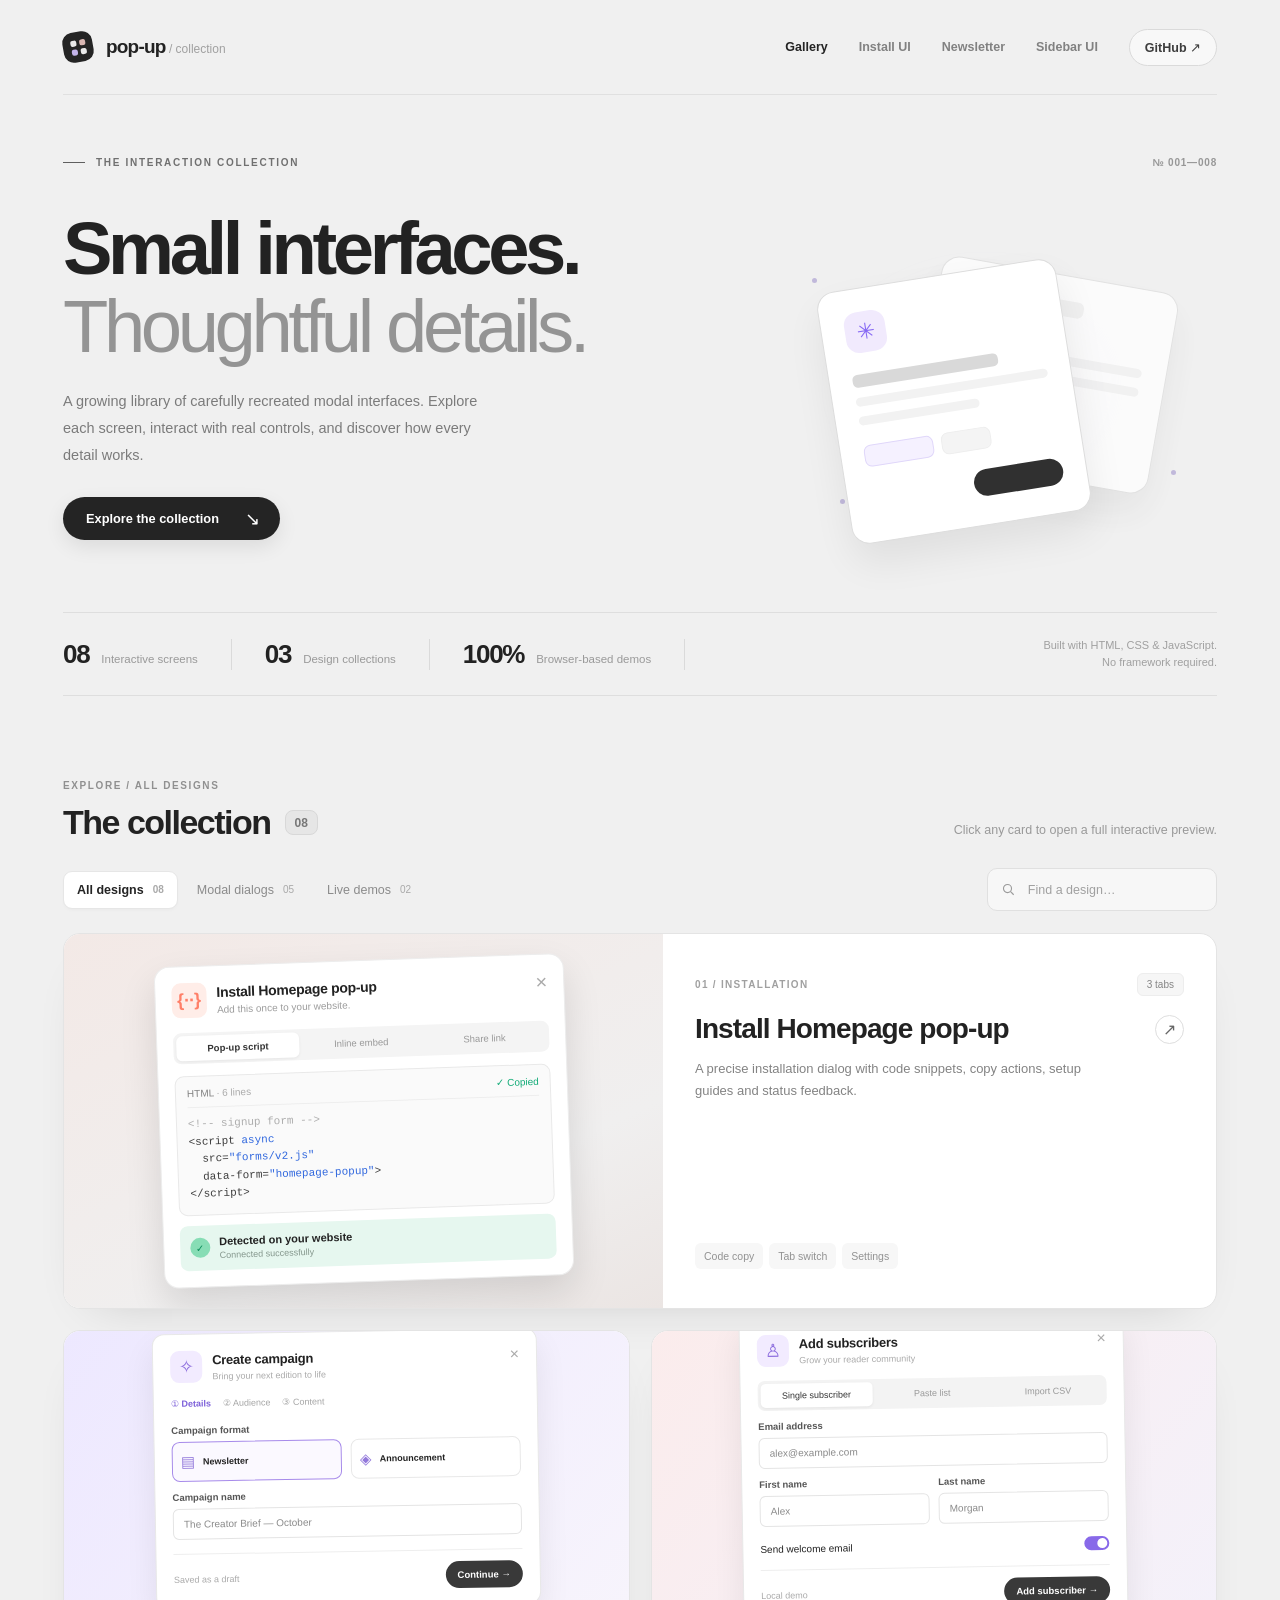
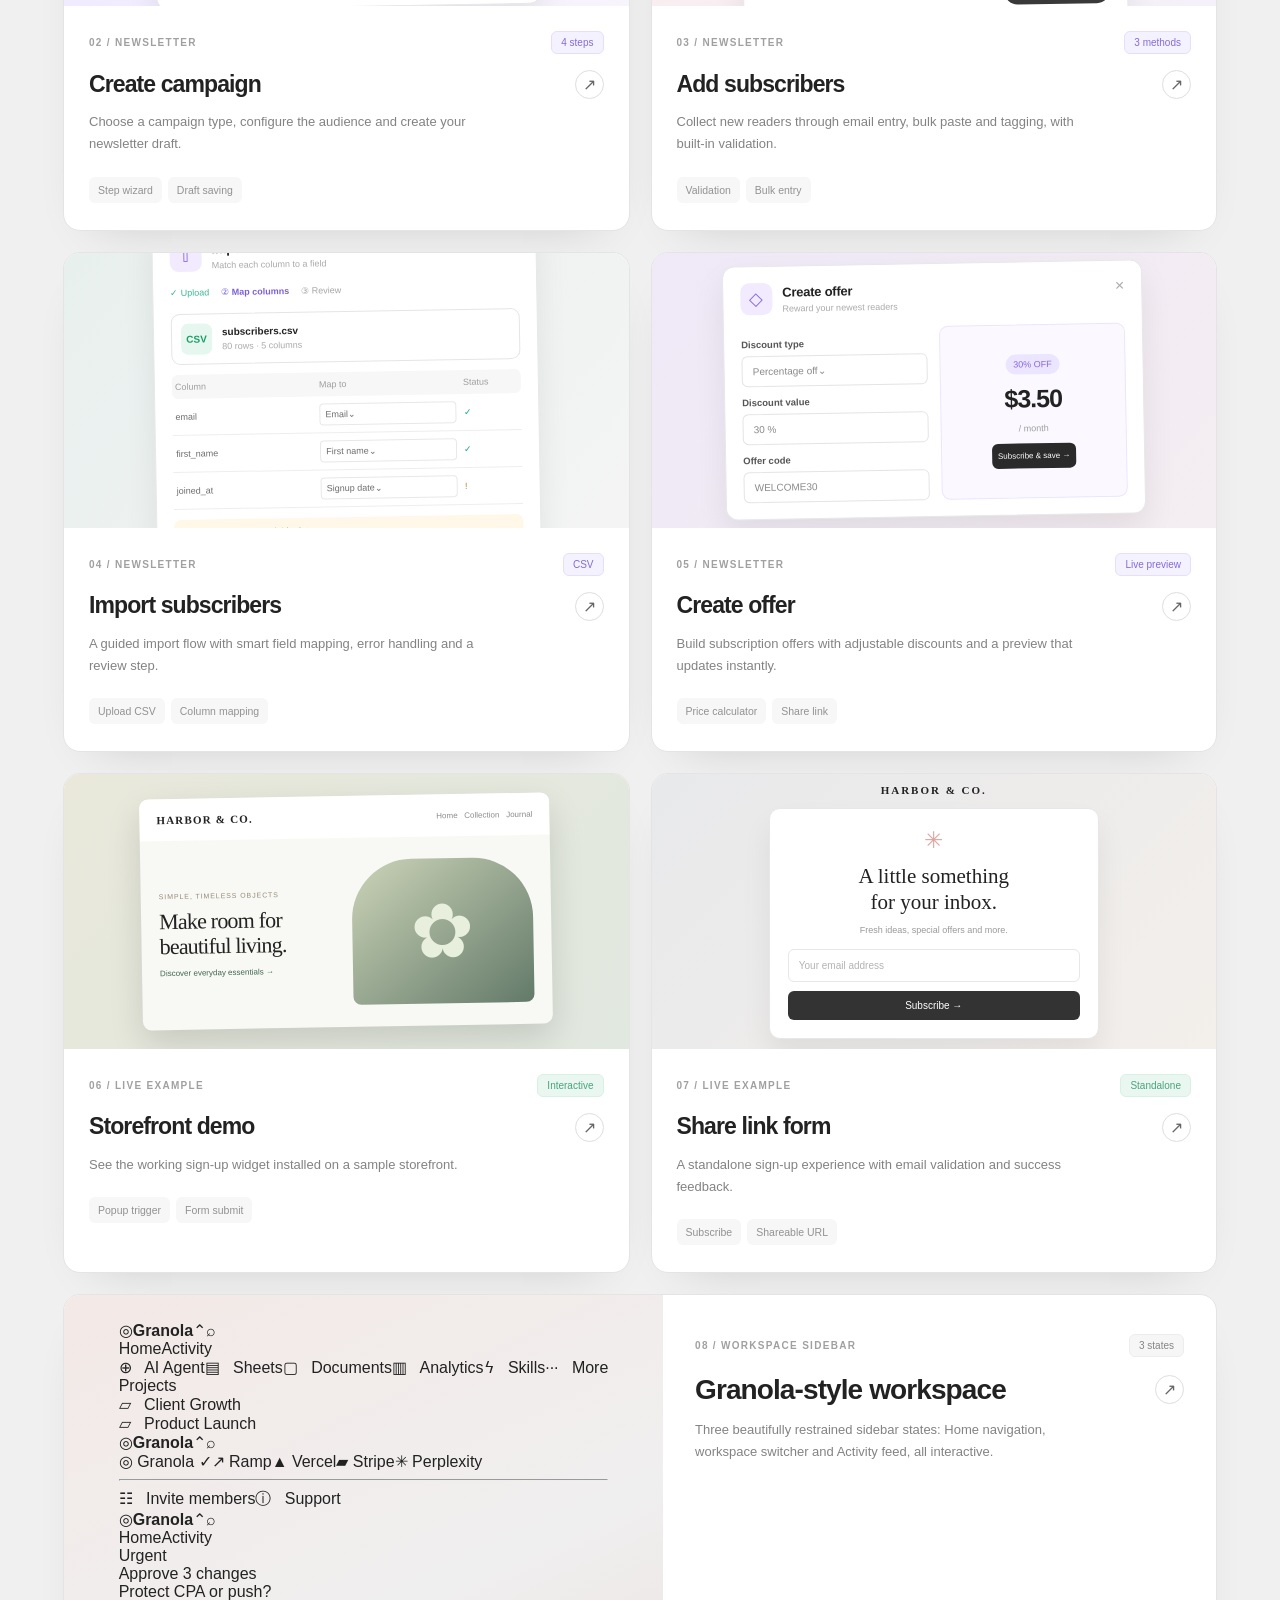
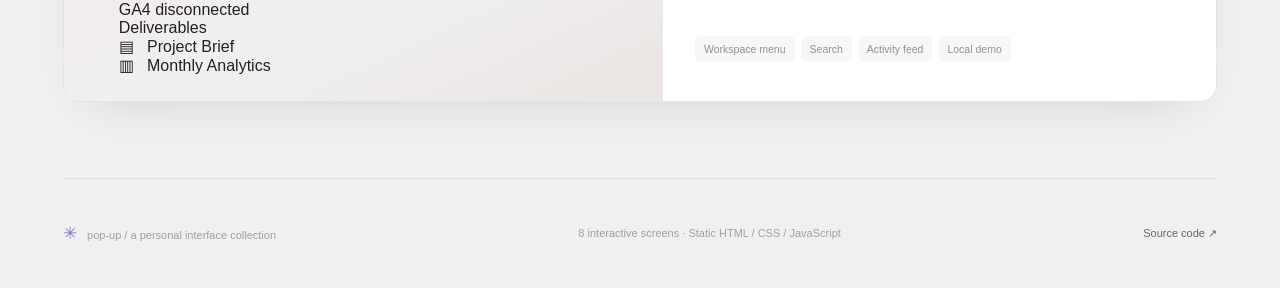
==== commit 431a0e3a: "feat: 作品首页新增 Granola 三态侧栏入口与缩略预览" ====
--- a/index.html
+++ b/index.html
@@ -16,14 +16,14 @@
       <nav class="top-links" aria-label="Main navigation">
         <a class="active" href="./" aria-current="page">Gallery</a>
         <a href="install.html">Install UI</a>
-        <a href="newsletter.html">Newsletter</a>
+        <a href="newsletter.html">Newsletter</a><a href="granola.html">Sidebar UI</a>
         <a class="github-link" href="https://github.com/weepwood/pop-up" target="_blank" rel="noopener noreferrer">GitHub <span aria-hidden="true">↗</span></a>
       </nav>
     </header>
 
     <main id="main-content">
       <section class="hero" aria-labelledby="hero-title">
-        <div class="hero-kicker"><span class="kicker-line"></span> THE INTERACTION COLLECTION <span class="issue-id">№ 001—007</span></div>
+        <div class="hero-kicker"><span class="kicker-line"></span> THE INTERACTION COLLECTION <span class="issue-id">№ 001—008</span></div>
         <div class="hero-main">
           <div class="hero-copy"><h1 id="hero-title">Small interfaces.<br><em>Thoughtful details.</em></h1><p>A growing library of carefully recreated modal interfaces. Explore each screen, interact with real controls, and discover how every detail works.</p><a class="hero-cta" href="#explore">Explore the collection <span aria-hidden="true">↘</span></a></div>
           <div class="hero-illustration" aria-hidden="true">
@@ -33,14 +33,14 @@
             <span class="art-glow"></span>
           </div>
         </div>
-        <div class="hero-stats"><div><strong>07</strong><span>Interactive screens</span></div><div><strong>02</strong><span>Design collections</span></div><div><strong>100%</strong><span>Browser-based demos</span></div><div class="hero-note">Built with HTML, CSS & JavaScript.<br>No framework required.</div></div>
+        <div class="hero-stats"><div><strong>08</strong><span>Interactive screens</span></div><div><strong>03</strong><span>Design collections</span></div><div><strong>100%</strong><span>Browser-based demos</span></div><div class="hero-note">Built with HTML, CSS & JavaScript.<br>No framework required.</div></div>
       </section>
 
       <section class="collection" id="explore" aria-labelledby="collection-title">
-        <div class="section-header"><div><div class="eyebrow">EXPLORE / ALL DESIGNS</div><h2 id="collection-title">The collection <span class="count" id="visible-count">07</span></h2></div><p>Click any card to open a full interactive preview.</p></div>
+        <div class="section-header"><div><div class="eyebrow">EXPLORE / ALL DESIGNS</div><h2 id="collection-title">The collection <span class="count" id="visible-count">08</span></h2></div><p>Click any card to open a full interactive preview.</p></div>
         <div class="gallery-toolbar">
           <div class="filter-group" role="group" aria-label="Filter designs">
-            <button type="button" class="filter active" data-filter="all" aria-pressed="true">All designs <span>07</span></button>
+            <button type="button" class="filter active" data-filter="all" aria-pressed="true">All designs <span>08</span></button>
             <button type="button" class="filter" data-filter="modal" aria-pressed="false">Modal dialogs <span>05</span></button>
             <button type="button" class="filter" data-filter="demo" aria-pressed="false">Live demos <span>02</span></button>
           </div>
@@ -84,11 +84,40 @@
             <div class="card-visual share-visual"><div class="share-preview"><div class="share-mark">HARBOR & CO.</div><div class="share-card"><span>✳</span><strong>A little something<br>for your inbox.</strong><p>Fresh ideas, special offers and more.</p><div class="share-input">Your email address</div><div class="share-btn">Subscribe →</div></div></div></div>
             <div class="card-description"><div class="card-meta"><span class="design-number">07 / LIVE EXAMPLE</span><span class="pill-tag green">Standalone</span></div><div class="card-heading"><h3>Share link form</h3><span class="card-arrow" aria-hidden="true">↗</span></div><p>A standalone sign-up experience with email validation and success feedback.</p><span class="interaction-tags"><span>Subscribe</span><span>Shareable URL</span></span></div>
           </a>
+
+          <a href="granola.html" class="design-card card-featured granola-card" data-category="sidebar" data-search="granola workspace sidebar navigation home activity dropdown menu search projects chats skills ramp vercel stripe perplexity" aria-label="Open Granola workspace sidebar">
+            <div class="card-visual granola-visual">
+              <div class="granola-thumbnails" aria-hidden="true">
+                <div class="granola-mini">
+                  <div class="granola-mini-top"><span class="granola-mark">◎</span><b>Granola</b><span class="granola-up">⌃</span><span class="granola-mini-search">⌕</span></div>
+                  <div class="granola-mini-tabs"><span class="on">Home</span><span>Activity</span></div>
+                  <div class="granola-mini-nav"><span>⊕ &nbsp; AI Agent</span><span>▤ &nbsp; Sheets</span><span>▢ &nbsp; Documents</span><span>▥ &nbsp; Analytics</span><span class="sel">ϟ &nbsp; Skills</span><span>··· &nbsp; More</span></div>
+                  <div class="granola-mini-heading">Projects</div><div class="granola-mini-project">▱ &nbsp; Client Growth</div><div class="granola-mini-project">▱ &nbsp; Product Launch</div>
+                </div>
+                <div class="granola-mini">
+                  <div class="granola-mini-top"><span class="granola-mark">◎</span><b>Granola</b><span class="granola-up">⌃</span><span class="granola-mini-search">⌕</span></div>
+                  <div class="granola-mini-dropdown"><span><i class="granola-mark">◎</i> Granola <b>✓</b></span><span><i class="ramp-mark">↗</i> Ramp</span><span><i class="vercel-mark">▲</i> Vercel</span><span><i class="stripe-mark">▰</i> Stripe</span><span><i class="perp-mark">✳</i> Perplexity</span><hr><span class="sub">☷ &nbsp; Invite members</span><span class="sub">ⓘ &nbsp; Support</span></div>
+                </div>
+                <div class="granola-mini">
+                  <div class="granola-mini-top"><span class="granola-mark">◎</span><b>Granola</b><span class="granola-up">⌃</span><span class="granola-mini-search">⌕</span></div>
+                  <div class="granola-mini-tabs"><span>Home</span><span class="on">Activity</span></div>
+                  <div class="granola-mini-heading first">Urgent</div>
+                  <div class="granola-mini-activity">Approve 3 changes<i class="orange"></i></div>
+                  <div class="granola-mini-activity">Protect CPA or push?<i class="orange"></i></div>
+                  <div class="granola-mini-activity">GA4 disconnected<i class="orange"></i></div>
+                  <div class="granola-mini-heading">Deliverables</div>
+                  <div class="granola-mini-activity">▤ &nbsp; Project Brief<i></i></div>
+                  <div class="granola-mini-activity">▥ &nbsp; Monthly Analytics<i></i></div>
+                </div>
+              </div>
+            </div>
+            <div class="card-description"><div class="card-meta"><span class="design-number">08 / WORKSPACE SIDEBAR</span><span class="pill-tag">3 states</span></div><div class="card-heading"><h3>Granola-style workspace</h3><span class="card-arrow" aria-hidden="true">↗</span></div><p>Three beautifully restrained sidebar states: Home navigation, workspace switcher and Activity feed, all interactive.</p><span class="interaction-tags"><span>Workspace menu</span><span>Search</span><span>Activity feed</span><span>Local demo</span></span></div>
+          </a>
         </div>
         <div class="empty-results" id="empty-results" hidden><span aria-hidden="true">⌕</span><h3>No matching designs</h3><p>Try a different keyword or category.</p><button type="button" id="reset-filters">Show all designs</button></div>
       </section>
     </main>
-    <footer class="site-footer"><span><span class="footer-mark">✳</span> pop-up / a personal interface collection</span><span>7 interactive screens · Static HTML / CSS / JavaScript</span><a href="https://github.com/weepwood/pop-up" target="_blank" rel="noopener noreferrer">Source code ↗</a></footer>
+    <footer class="site-footer"><span><span class="footer-mark">✳</span> pop-up / a personal interface collection</span><span>8 interactive screens · Static HTML / CSS / JavaScript</span><a href="https://github.com/weepwood/pop-up" target="_blank" rel="noopener noreferrer">Source code ↗</a></footer>
   </div>
 </body>
 </html>
--- a/gallery.css
+++ b/gallery.css
@@ -0,0 +1,162 @@
+:root{color-scheme:light;--ink:#222222;--secondary:#747474;--muted:#a0a0a0;--surface:#fff;--line:#e4e4e4;--base:#f0f0f0;--lavender:#765de8;--shadow:0 20px 50px -32px #00000032;font-family:Inter,-apple-system,BlinkMacSystemFont,"Segoe UI",Arial,sans-serif;font-synthesis:none;-webkit-font-smoothing:antialiased;scroll-behavior:smooth}
+*{box-sizing:border-box}
+html{scroll-padding-top:24px}
+body{margin:0;background:var(--base);color:var(--ink)}
+a{color:inherit}
+button,input{font:inherit}
+button{cursor:pointer}
+[hidden]{display:none!important}
+a:focus-visible,button:focus-visible,input:focus-visible{outline:3px solid #8b78f4;outline-offset:3px}
+.page-shell{max-width:1230px;margin:0 auto;padding:0 38px}
+.site-header{min-height:95px;display:flex;align-items:center;justify-content:space-between;border-bottom:1px solid #e0e0e0;gap:24px}
+.site-brand{display:inline-flex;align-items:center;gap:13px;text-decoration:none;font-size:19px;letter-spacing:-.8px;font-weight:740}
+.brand-sub{color:#a0a0a0;font-size:12px;letter-spacing:0;font-weight:450}
+.brand-symbol{width:30px;height:30px;border-radius:10px;background:#242424;display:grid;grid-template-columns:repeat(2,6px);gap:3px;place-content:center;transform:rotate(-10deg)}
+.brand-symbol span{height:6px;width:6px;border-radius:2px;background:white;opacity:.9}
+.brand-symbol span:nth-child(2){background:#edc6c2}
+.brand-symbol span:nth-child(3){background:#d5c4ff}
+.top-links{display:flex;align-items:center;gap:31px}
+.top-links a{text-decoration:none;font-size:12.5px;color:#818181;font-weight:560;transition:color .18s}
+.top-links a:hover,.top-links a.active{color:#242424}
+.top-links .github-link{padding:10px 15px;border:1px solid #dadada;border-radius:30px;color:#3d3d3d;background:#f8f8f8}
+.hero{margin-top:62px}
+.hero-kicker{display:flex;align-items:center;gap:11px;font-size:10px;color:#707070;letter-spacing:.17em;font-weight:700}
+.kicker-line{width:22px;height:1.5px;background:#5f5f5f}
+.issue-id{margin-left:auto;font-size:10px;letter-spacing:.08em;color:#979797}
+.hero-main{position:relative;display:grid;grid-template-columns:1.18fr .82fr;align-items:center;min-height:385px;gap:20px}
+.hero-copy{position:relative;z-index:1;padding:42px 0 72px}
+.hero h1{font-size:clamp(51px,5.8vw,76px);line-height:1.05;font-weight:620;letter-spacing:-4.4px;margin:0 0 22px}
+.hero h1 em{font-style:normal;color:#949494;font-weight:420}
+.hero-copy p{font-size:14.5px;line-height:1.85;color:#7b7b7b;max-width:445px;margin:0 0 29px}
+.hero-cta{display:inline-flex;gap:26px;align-items:center;border-radius:30px;background:#242424;color:#fff;text-decoration:none;padding:14px 20px 14px 23px;font-size:12.8px;font-weight:630;box-shadow:0 7px 20px #00000016;transition:transform .15s}
+.hero-cta:hover{transform:translateY(-2px)}
+.hero-cta span{font-size:18px;line-height:.8}
+.hero-illustration{height:330px;position:relative;display:flex;align-items:center;justify-content:center;isolation:isolate;transform:translateY(-3px)}
+.art-glow{height:200px;width:260px;background:radial-gradient(ellipse,#dad7e8 0%,transparent 70%);position:absolute;z-index:-1;filter:blur(22px)}
+.art-card{position:absolute;border:1px solid #ddd;border-radius:18px;background:white;box-shadow:0 20px 38px #00000012}
+.art-back{height:204px;width:240px;transform:translate(60px,-12px) rotate(10deg);padding:24px;opacity:.75}
+.art-band{height:16px;width:64%;background:#f1f1f1;border-radius:6px;margin-bottom:20px}
+.art-line{height:9px;background:#f2f2f2;border-radius:5px;width:100%;margin:10px 0}
+.art-line.short{width:44%}.art-front{width:242px;height:255px;transform:translate(-31px,14px) rotate(-9deg);padding:23px}
+.art-picto{width:41px;height:41px;border-radius:13px;background:#f1eafd;color:#8668f4;display:grid;place-items:center;font-size:22px;margin-bottom:21px}
+.art-line.heading{height:13px;width:76%;background:#d9d9d9}.art-line.half{width:63%}
+.art-pills{display:flex;gap:8px;margin:20px 0}.art-pills b{height:22px;width:70px;border-radius:7px;background:#f5f1ff;border:1px solid #e0d7fa}.art-pills b+ b{width:50px;background:#f4f4f4;border-color:#eee}
+.art-cta{height:27px;width:90px;margin-left:auto;background:#303030;border-radius:18px}
+.float-dots{position:absolute;width:100%;height:100%;z-index:-1}
+.float-dots i{position:absolute;height:5px;width:5px;background:#c1b9db;border-radius:50%}.float-dots i:nth-child(1){top:17%;left:13%}.float-dots i:nth-child(2){top:75%;left:90%}.float-dots i:nth-child(3){top:84%;left:19%}
+.hero-stats{display:flex;align-items:center;gap:0;border-top:1px solid #dedede;border-bottom:1px solid #dedede;padding:24px 0}
+.hero-stats>div{display:flex;align-items:baseline;gap:12px;border-right:1px solid #dadada;padding:0 33px 0 0;margin-right:33px}
+.hero-stats>div strong{font-weight:650;letter-spacing:-1.3px;font-size:26px}
+.hero-stats>div span{font-size:11.5px;color:#999;white-space:nowrap}
+.hero-stats>.hero-note{border:0;margin:0;padding:0;margin-left:auto;font-size:11px;color:#a0a0a0;text-align:right;line-height:1.55;display:block}
+.collection{padding:84px 0 76px}
+.section-header{display:flex;align-items:end;justify-content:space-between;margin-bottom:26px;gap:20px}
+.eyebrow{font-size:10px;letter-spacing:.16em;color:#909090;font-weight:720;margin-bottom:12px}
+.section-header h2{font-size:34px;letter-spacing:-1.5px;font-weight:630;margin:0;display:flex;align-items:center;gap:14px}
+.count{display:inline-grid;place-items:center;border:1px solid #d8d8d8;background:#e6e6e6;border-radius:8px;font-size:12px;color:#777;min-height:25px;padding:0 9px;letter-spacing:0}
+.section-header p{font-size:12.5px;color:#999;margin:0 0 5px}
+.gallery-toolbar{display:flex;justify-content:space-between;align-items:center;gap:15px;margin-bottom:22px}
+.filter-group{display:flex;align-items:center;gap:5px}
+.filter{color:#8b8b8b;border:1px solid transparent;background:transparent;border-radius:9px;font-size:12.5px;padding:11px 13px;display:inline-flex;gap:9px;align-items:center;white-space:nowrap}
+.filter.active{background:#fff;border-color:#e6e6e6;color:#242424;font-weight:650;box-shadow:0 2px 3px #00000005}
+.filter span{font-size:10px;color:#a9a9a9}
+.search-field{display:flex;align-items:center;gap:10px;min-width:230px;border:1px solid #e0e0e0;background:#f7f7f7;padding:0 13px;height:43px;border-radius:10px;color:#9a9a9a}
+.search-field:focus-within{border-color:#a99cef;background:#fff}
+.search-field input{background:transparent;border:0;outline:0;font-size:12.5px;color:#333;min-width:0;width:100%}
+.search-field input::placeholder{color:#a0a0a0}
+.card-grid{display:grid;grid-template-columns:repeat(2,minmax(0,1fr));gap:21px}
+.design-card{min-width:0;border:1px solid #e4e4e4;border-radius:17px;background:#fff;box-shadow:var(--shadow);text-decoration:none;overflow:hidden;transition:transform .2s,box-shadow .2s,border-color .2s}
+.design-card:hover{transform:translateY(-4px);box-shadow:0 20px 46px -24px #0000002f;border-color:#cecece}
+.card-featured{grid-column:span 2;display:grid;grid-template-columns:1.04fr .96fr;min-height:367px}
+.card-visual{height:275px;overflow:hidden;position:relative;display:flex;align-items:center;justify-content:center;background:#f3f3f3;padding:20px;isolation:isolate}
+.card-featured .card-visual{height:auto;min-height:355px;padding:26px 32px;background:linear-gradient(155deg,#f3e9e6,#f0efef 68%,#ebe5e3)}
+.purple-visual{background:linear-gradient(130deg,#ede8ff,#f7f4fc)}
+.pink-visual{background:linear-gradient(130deg,#fbecec,#f4f1fa)}
+.mint-visual{background:linear-gradient(130deg,#e8f0ee,#f4f4f4)}
+.lilac-visual{background:linear-gradient(130deg,#efe9f8,#f4edf1)}
+.store-visual{background:linear-gradient(130deg,#e9e8db,#e1e8df)}
+.share-visual{background:linear-gradient(135deg,#e8e9eb,#f3efeb)}
+.card-description{padding:25px 25px 27px}
+.card-featured .card-description{padding:39px 32px;display:flex;flex-direction:column;justify-content:center}
+.card-meta{display:flex;align-items:center;justify-content:space-between;gap:10px;margin-bottom:16px}
+.design-number{font-size:10px;letter-spacing:.13em;font-weight:690;color:#a0a0a0}
+.pill-tag{font-size:10px;padding:5px 9px;border:1px solid #ededed;background:#f6f6f6;border-radius:6px;color:#858585;white-space:nowrap}
+.pill-tag.purple{background:#f5f2ff;color:#856bd6;border-color:#e7ddff}
+.pill-tag.green{background:#eaf7f1;color:#49a37e;border-color:#d7f2e4}
+.card-heading{display:flex;align-items:center;justify-content:space-between;gap:12px}
+.card-heading h3{font-size:23px;letter-spacing:-.9px;font-weight:620;margin:0;line-height:1.2}
+.card-featured .card-heading h3{font-size:28px}
+.card-arrow{width:29px;height:29px;flex:none;border:1px solid #dedede;border-radius:50%;display:grid;place-items:center;color:#666;transition:color .2s,background .2s}
+.design-card:hover .card-arrow{background:#262626;border-color:#262626;color:white}
+.card-description>p{color:#838383;font-size:13px;line-height:1.7;margin:12px 0 21px;max-width:400px}
+.interaction-tags{display:flex;align-items:center;gap:6px;flex-wrap:wrap;margin-top:auto}
+.interaction-tags span{background:#f7f7f7;border-radius:6px;color:#929292;font-size:10.5px;padding:7px 9px}
+.mock-window{width:100%;max-width:410px;border-radius:15px;background:#fff;border:1px solid #ededed;box-shadow:0 17px 37px #0000001e;padding:16px;transform:rotate(-2deg)}
+.mock-title{display:flex;align-items:center;gap:10px}
+.mock-app-icon{height:35px;width:35px;border-radius:9px;display:grid;place-items:center;font-size:18px;color:#ff7f68;font-weight:700;flex:none}
+.mock-app-icon.coral{background:#ffede8}
+.mock-title>span:nth-child(2){display:flex;flex-direction:column;gap:4px;flex:1}
+.mock-title b{font-size:14px;letter-spacing:-.3px}.mock-title small{font-size:10px;color:#9c9c9c}.mock-title i{font-size:20px;font-weight:300;color:#aaa;font-style:normal;align-self:start}
+.mock-tabs{display:flex;background:#f4f4f4;padding:3px;border-radius:8px;margin:15px 0 12px;align-items:center}
+.mock-tabs span{flex:1;text-align:center;color:#999;font-size:9.5px;padding:7px 4px;white-space:nowrap}
+.mock-tabs .on{background:white;color:#333;border-radius:6px;box-shadow:0 1px 3px #00000010;font-weight:650}
+.mock-code{background:#fafafa;border:1px solid #e9e9e9;padding:11px;border-radius:9px}
+.code-top{display:flex;justify-content:space-between;border-bottom:1px solid #eee;padding:0 0 8px;color:#818181;font-size:10px}.code-top i{font-style:normal;color:#aaa}.copied{color:#11ab77}
+.mock-code code{display:block;font:11px/1.6 ui-monospace,SFMono-Regular,Menlo,monospace;white-space:nowrap;margin-top:8px;color:#3d3d3d}
+.code-grey{color:#adadad}.code-blue{color:#3168de}
+.mock-success{display:flex;gap:9px;align-items:center;background:#e6f7ef;border-radius:8px;padding:10px;margin-top:10px}
+.mock-success>span{height:20px;width:20px;background:#87ddb5;color:#078b59;display:grid;place-items:center;border-radius:50%;font-size:10px}
+.mock-success div{display:flex;flex-direction:column;gap:3px}.mock-success b{font-size:11px;font-weight:600}.mock-success small{font-size:9px;color:#84968c}
+.mini-modal{width:100%;max-width:385px;background:#fff;border:1px solid #e8e8e8;border-radius:12px;box-shadow:0 15px 32px #00000013;padding:16px 17px;transform:rotate(-1deg);overflow:hidden}
+.mini-heading{display:flex;align-items:center;gap:10px;margin-bottom:14px}
+.mini-icon{width:32px;height:32px;border-radius:9px;display:grid;place-items:center;font-size:18px;flex:none}
+.mini-icon.lavender{color:#8a6add;background:#f2ebff}
+.mini-heading>span:nth-child(2){display:flex;flex-direction:column;gap:4px;min-width:0;flex:1}.mini-heading b{font-size:13px;letter-spacing:-.25px}.mini-heading small{font-size:9px;color:#aaa}.mini-heading i{font-style:normal;color:#aaa;align-self:flex-start}
+.mini-steps{display:flex;align-items:center;gap:12px;font-size:9px;color:#a5a5a5;margin:16px 0}
+.mini-steps .step-active{color:#7d60d9;font-weight:700}.mini-steps .complete{color:#3db594}
+.mini-label{font-size:9.5px;color:#555;font-weight:650;margin:10px 0 6px}
+.mini-options{display:grid;grid-template-columns:1fr 1fr;gap:9px}
+.choice{display:flex;align-items:center;gap:8px;border:1px solid #e8e8e8;padding:10px 8px;border-radius:8px;font-size:10px}.choice.active{border-color:#a78bea;background:#fbf9ff}.choice span{font-size:15px;color:#9278db}.choice b{font-size:9px}
+.fake-input{border:1px solid #e4e4e4;border-radius:6px;color:#8a8a8a;padding:9px 10px;font-size:10px;white-space:nowrap;overflow:hidden;text-overflow:ellipsis}
+.mini-footer{display:flex;align-items:center;justify-content:space-between;border-top:1px solid #eee;margin-top:14px;padding-top:11px}.mini-footer span{font-size:9px;color:#aaa}.mini-footer b{font-size:9.5px;background:#393939;color:white;border-radius:30px;padding:8px 12px;font-weight:580}
+.mini-segments{display:flex;gap:4px;padding:3px;border-radius:7px;background:#f3f3f3}
+.mini-segments span{padding:7px 8px;font-size:9px;color:#999;flex:1;text-align:center;white-space:nowrap}
+.mini-segments span.active{background:white;border-radius:5px;color:#333;box-shadow:0 1px 3px #0001}
+.mini-row{display:grid;grid-template-columns:1fr 1fr;gap:9px}
+.mini-toggle-row{display:flex;align-items:center;justify-content:space-between;font-size:10px;margin-top:15px}
+.mini-toggle{width:25px;height:14px;background:#8869e9;border-radius:16px;position:relative}.mini-toggle:after{content:"";position:absolute;right:2px;top:2px;border-radius:50%;width:10px;height:10px;background:#fff}
+.mini-file{display:flex;align-items:center;gap:10px;padding:9px;border:1px solid #e5e5e5;border-radius:9px;margin:10px 0}
+.mini-file>span{display:grid;place-items:center;background:#e5f7ef;color:#1c9d65;font-weight:700;font-size:10px;width:31px;height:31px;border-radius:7px}.mini-file>div{display:flex;flex-direction:column;gap:4px}.mini-file b{font-size:10px}.mini-file small{font-size:9px;color:#aaa}
+.mini-table{font-size:9px;color:#6d6d6d}
+.mini-table>div{display:grid;grid-template-columns:1fr 1fr .4fr;gap:7px;align-items:center;border-bottom:1px solid #eee;padding:7px 3px}
+.mini-table .th{background:#f7f7f7;color:#9f9f9f;border:0;border-radius:6px}
+.mini-table .mapped{border:1px solid #e8e8e8;border-radius:4px;padding:5px}.mini-table .success{color:#1aab75}.mini-table .warn{color:#b58030}
+.mini-warning{margin-top:10px;background:#fff7e8;color:#bb8a3c;padding:8px;border-radius:7px;font-size:9px}
+.mini-offer{max-width:420px}
+.mini-offer-body{display:grid;grid-template-columns:1fr 1fr;gap:12px}
+.offer-price{border:1px solid #ebe5ff;background:#fbf9ff;padding:14px 8px;border-radius:9px;display:flex;align-items:center;justify-content:center;flex-direction:column;gap:10px}.offer-price>span{font-size:9px;color:#8968d9;background:#ebe5ff;border-radius:10px;padding:5px 8px}.offer-price b{font-size:25px;font-weight:710;letter-spacing:-1px}.offer-price small{font-size:9px;color:#9e9e9e}.offer-price div{padding:8px 6px;border-radius:6px;font-size:8px;color:#fff;background:#2a2a2a}
+.store-preview{width:100%;max-width:410px;transform:rotate(-1deg);box-shadow:0 14px 34px #0002;background:#f8f9f4;border-radius:9px;overflow:hidden}
+.store-head{display:flex;justify-content:space-between;align-items:center;padding:15px 17px;background:#fff;gap:8px}
+.store-head span:first-child{font-family:Georgia,serif;font-size:11px;letter-spacing:1.2px;font-weight:700}
+.store-head span:last-child{color:#8b8b8b;font-size:8px}
+.store-main{display:grid;grid-template-columns:1fr 1fr;padding:22px 18px;gap:12px;align-items:center;min-height:160px}
+.store-main>div:first-child{display:flex;flex-direction:column;gap:10px}
+.store-main small{font-size:7px;color:#988977;letter-spacing:.13em}
+.store-main strong{font-family:Georgia,serif;font-size:22px;line-height:1.1;font-weight:500;letter-spacing:-.8px}
+.store-main span{color:#3f6550;font-size:8px}
+.store-flower{display:grid;place-items:center;background:linear-gradient(140deg,#ccd4b8,#637a69);height:145px;border-radius:60px 60px 8px 8px;color:#e8efdd;font-size:76px}
+.share-preview{min-width:230px;max-width:330px;width:100%;text-align:center}.share-mark{font-size:11px;font-family:Georgia,serif;letter-spacing:2px;margin-bottom:12px;font-weight:700}
+.share-card{border:1px solid #e7e7e7;background:#fff;border-radius:11px;padding:18px;display:flex;flex-direction:column;align-items:center;gap:9px;box-shadow:0 17px 30px #00000011}
+.share-card>span{font-size:23px;color:#e1a49f}.share-card strong{font-family:Georgia,serif;font-weight:500;line-height:1.25;font-size:21px}.share-card p{font-size:9px;color:#999;margin:0 0 5px}
+.share-input{width:100%;text-align:left;border:1px solid #e7e7e7;border-radius:6px;color:#b3b3b3;font-size:10px;padding:10px}.share-btn{width:100%;background:#333;color:#fff;border-radius:6px;padding:9px;font-size:10px}
+.empty-results{text-align:center;background:#fff;border:1px dashed #dadada;padding:55px 20px;border-radius:15px;color:#8c8c8c}
+.empty-results>span{font-size:35px;color:#b8b8b8}
+.empty-results h3{color:#333;font-size:20px;margin:10px 0}.empty-results p{font-size:13px}
+.empty-results button{border:1px solid #ddd;border-radius:22px;background:#f6f6f6;padding:11px 20px;font-size:12px;margin-top:10px}
+.site-footer{border-top:1px solid #dedede;min-height:110px;display:flex;align-items:center;justify-content:space-between;gap:20px;font-size:11px;color:#a0a0a0}
+.footer-mark{color:#8371ca;font-size:17px;margin-right:7px}.site-footer a{text-decoration:none;color:#666}
+.sr-only{position:absolute;width:1px;height:1px;padding:0;overflow:hidden;clip:rect(0,0,0,0);white-space:nowrap;border:0}
+@media(max-width:920px){.page-shell{padding:0 23px}.hero{margin-top:45px}.hero h1{letter-spacing:-3px;font-size:clamp(45px,5.7vw,66px)}.hero-stats>div{margin-right:17px;padding-right:17px;gap:8px}.hero-stats>div strong{font-size:22px}.hero-stats>div span{font-size:10px}.hero-stats>.hero-note{display:none}.top-links{gap:20px}.card-featured{grid-template-columns:1fr 1fr}}
+@media(max-width:670px){.page-shell{padding:0 16px}.site-header{min-height:75px}.brand-sub{display:none}.top-links{gap:13px}.top-links a{font-size:11px}.top-links a:nth-child(2),.top-links a:nth-child(3){display:none}.top-links .github-link{padding:8px 10px}.hero{margin-top:42px}.hero-main{display:block}.hero-copy{padding:17px 0 12px}.hero h1{font-size:clamp(43px,9vw,62px);letter-spacing:-2.7px}.hero-copy p{font-size:13.5px}.hero-illustration{height:240px;transform:scale(.85);margin-top:-6px}.hero-stats{flex-wrap:wrap;gap:10px}.hero-stats>div{flex:1 1 30%;margin:0;padding:0;border:0;flex-direction:column;gap:4px}.hero-stats>div strong{font-size:23px}.collection{padding:60px 0}.section-header{align-items:start;flex-direction:column;gap:10px}.section-header h2{font-size:30px}.gallery-toolbar{align-items:stretch;flex-direction:column}.filter-group{justify-content:flex-start}.filter{font-size:11px;padding:10px 11px}.search-field{width:100%}.card-grid{grid-template-columns:1fr;gap:17px}.card-featured{grid-column:span 1;display:block}.card-featured .card-visual{height:285px;min-height:0}.card-featured .card-description{padding:25px}.card-visual{height:250px}.card-heading h3,.card-featured .card-heading h3{font-size:23px}.site-footer{padding:20px 0;gap:12px;flex-wrap:wrap}.site-footer>span:nth-child(2){display:none}}
+@media(max-width:400px){.hero h1{font-size:41px}.filter{gap:4px;padding:8px 7px}.filter span{font-size:9px}.mock-window{transform:scale(.90) rotate(-2deg)}.mini-modal{transform:scale(.94) rotate(-1deg)}}
+@media(prefers-reduced-motion:reduce){*,*:before,*:after{scroll-behavior:auto!important;transition-duration:.01ms!important;animation-duration:.01ms!important}}
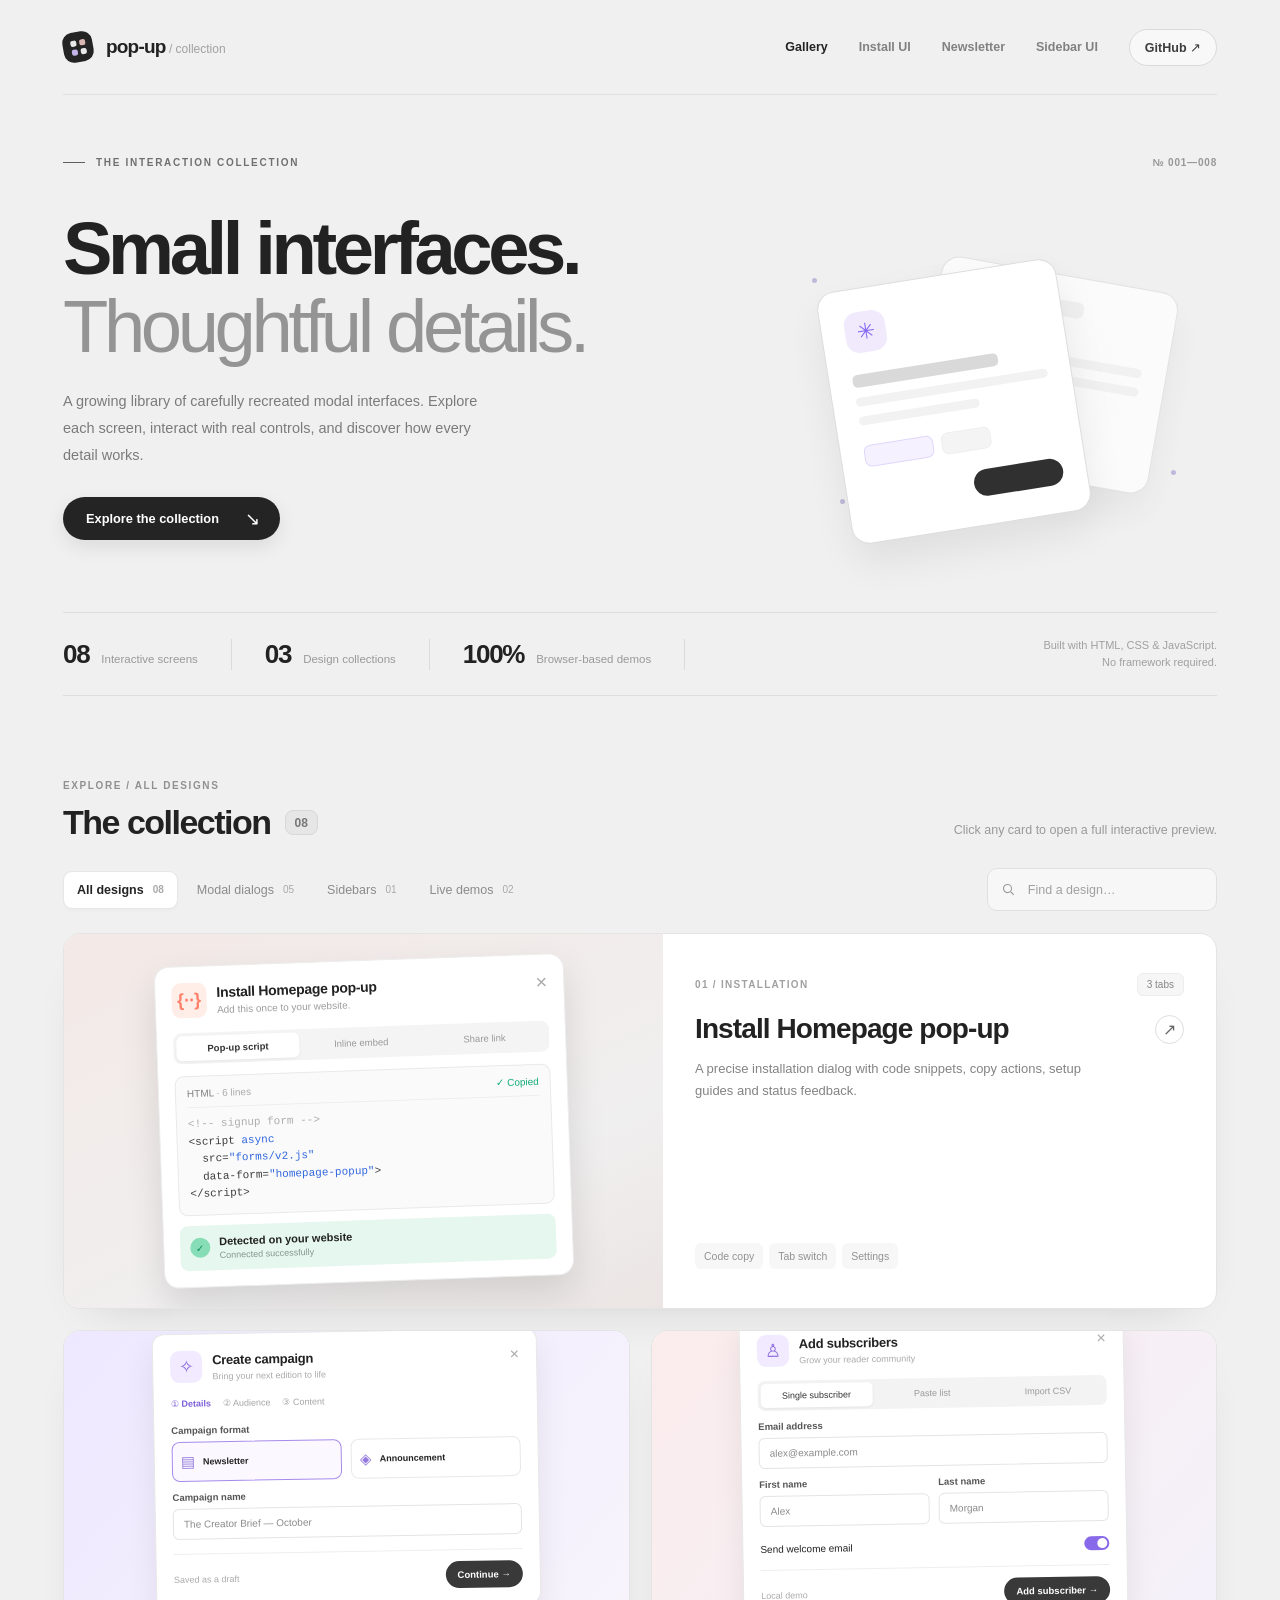
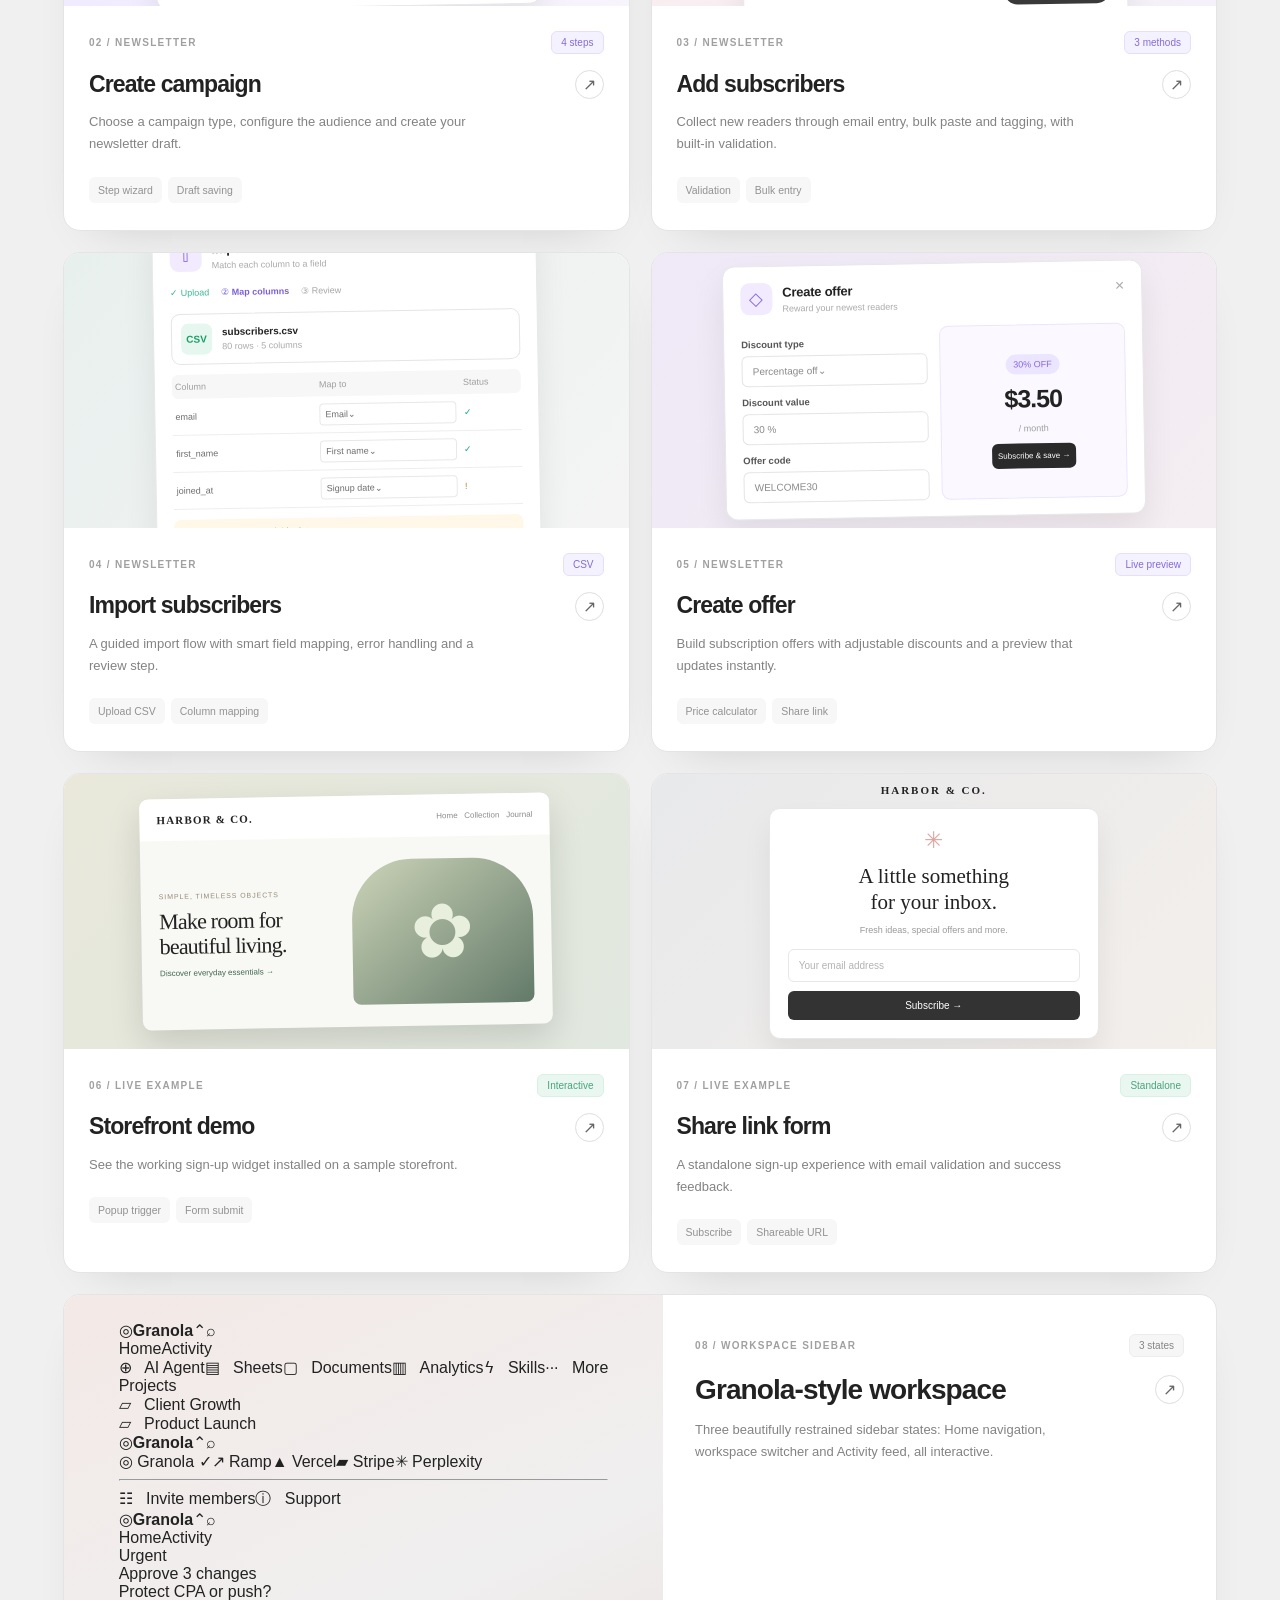
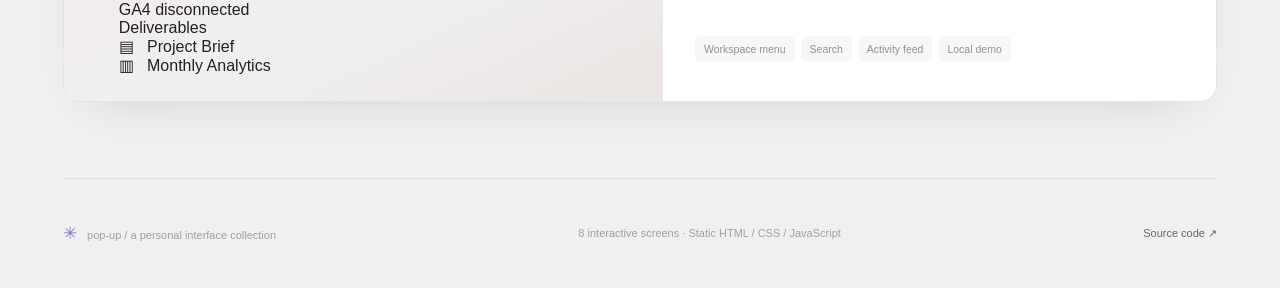
==== commit cf769385: "feat: 首页增加侧栏分类筛选与专用卡片样式" ====
--- a/index.html
+++ b/index.html
@@ -7,6 +7,7 @@
   <meta name="description" content="Explore interactive UI recreations: installation dialogs, campaign flows, subscriber forms, CSV imports and offer previews.">
   <title>pop-up — UI Design Collection</title>
   <link rel="stylesheet" href="gallery.css">
+  <link rel="stylesheet" href="granola-preview.css">
   <script src="gallery.js" defer></script>
 </head>
 <body>
@@ -42,6 +43,7 @@
           <div class="filter-group" role="group" aria-label="Filter designs">
             <button type="button" class="filter active" data-filter="all" aria-pressed="true">All designs <span>08</span></button>
             <button type="button" class="filter" data-filter="modal" aria-pressed="false">Modal dialogs <span>05</span></button>
+            <button type="button" class="filter" data-filter="sidebar" aria-pressed="false">Sidebars <span>01</span></button>
             <button type="button" class="filter" data-filter="demo" aria-pressed="false">Live demos <span>02</span></button>
           </div>
           <label class="search-field"><svg viewBox="0 0 24 24" width="17" height="17" fill="none" stroke="currentColor" stroke-width="1.8" aria-hidden="true"><circle cx="10.5" cy="10.5" r="6.5"/><path d="m15.5 15.5 5 5"/></svg><span class="sr-only">Search designs</span><input type="search" id="search" placeholder="Find a design…" autocomplete="off" aria-controls="card-grid"></label>
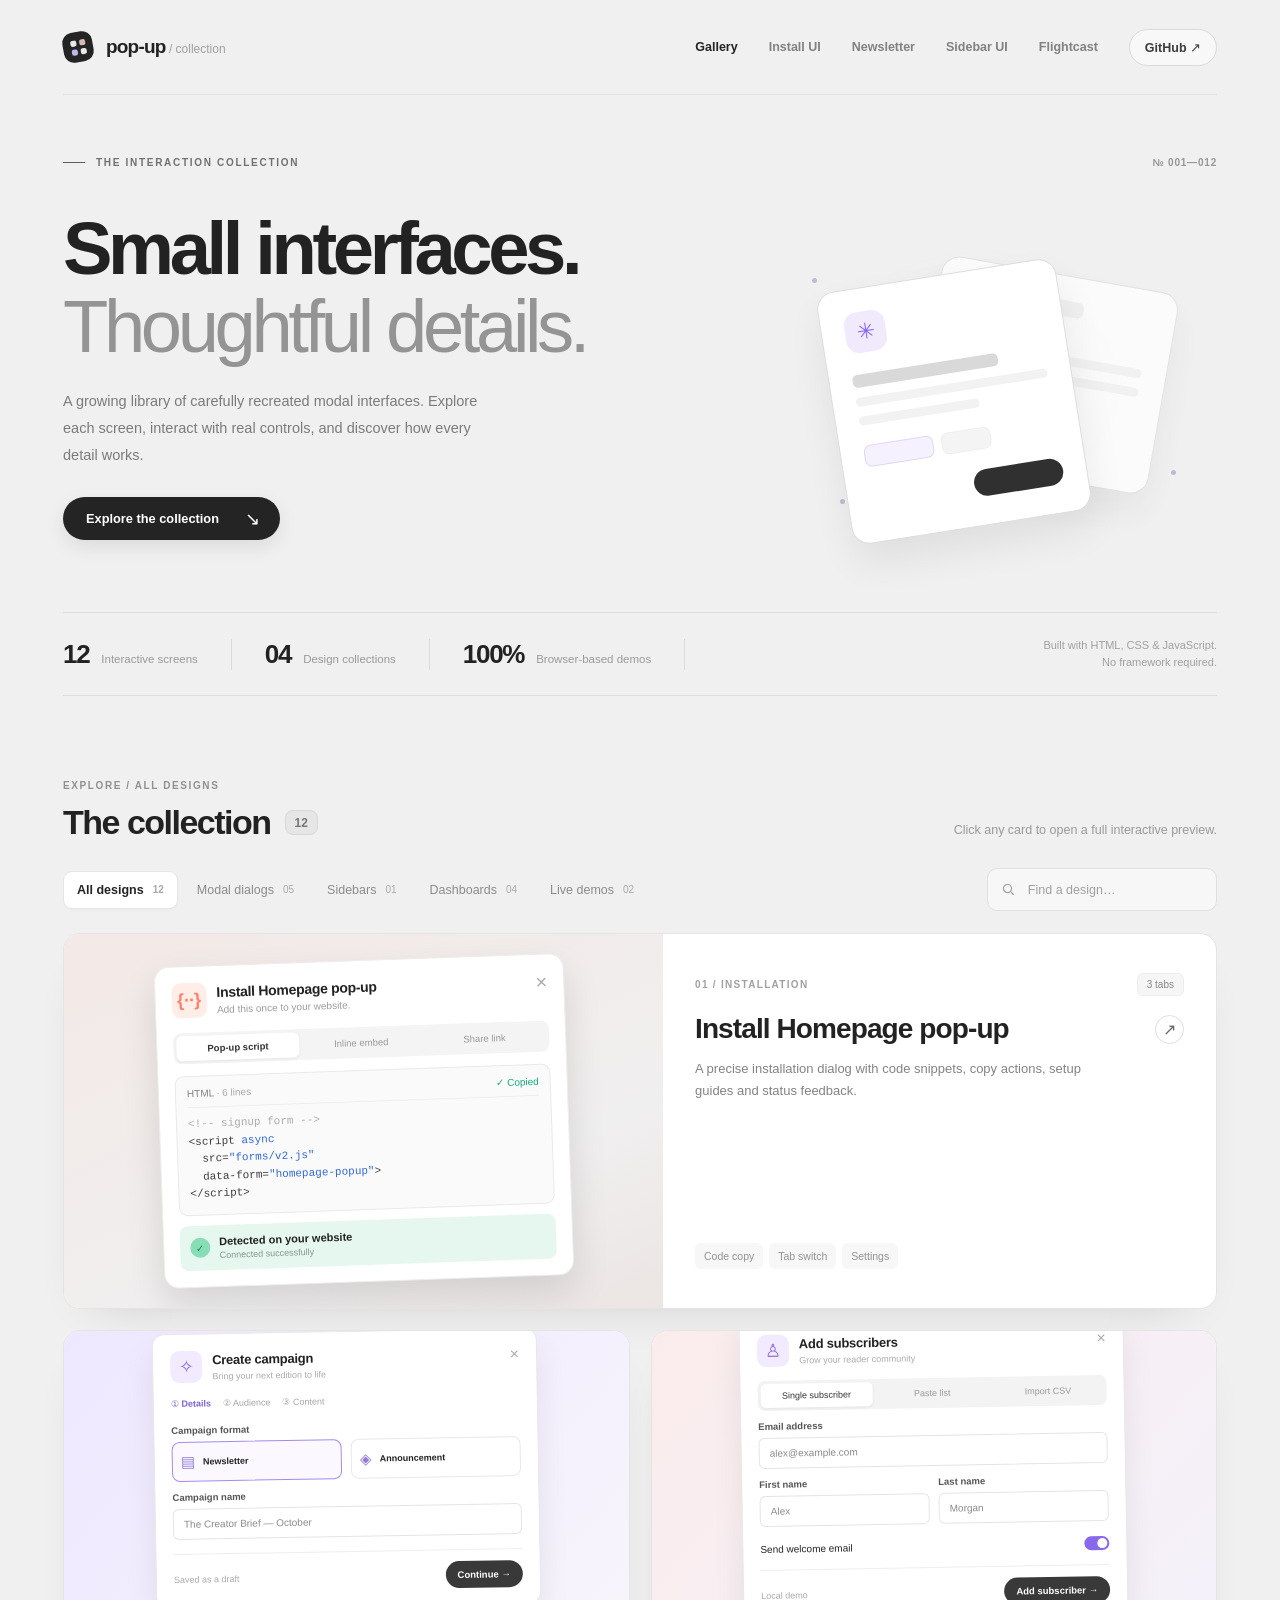
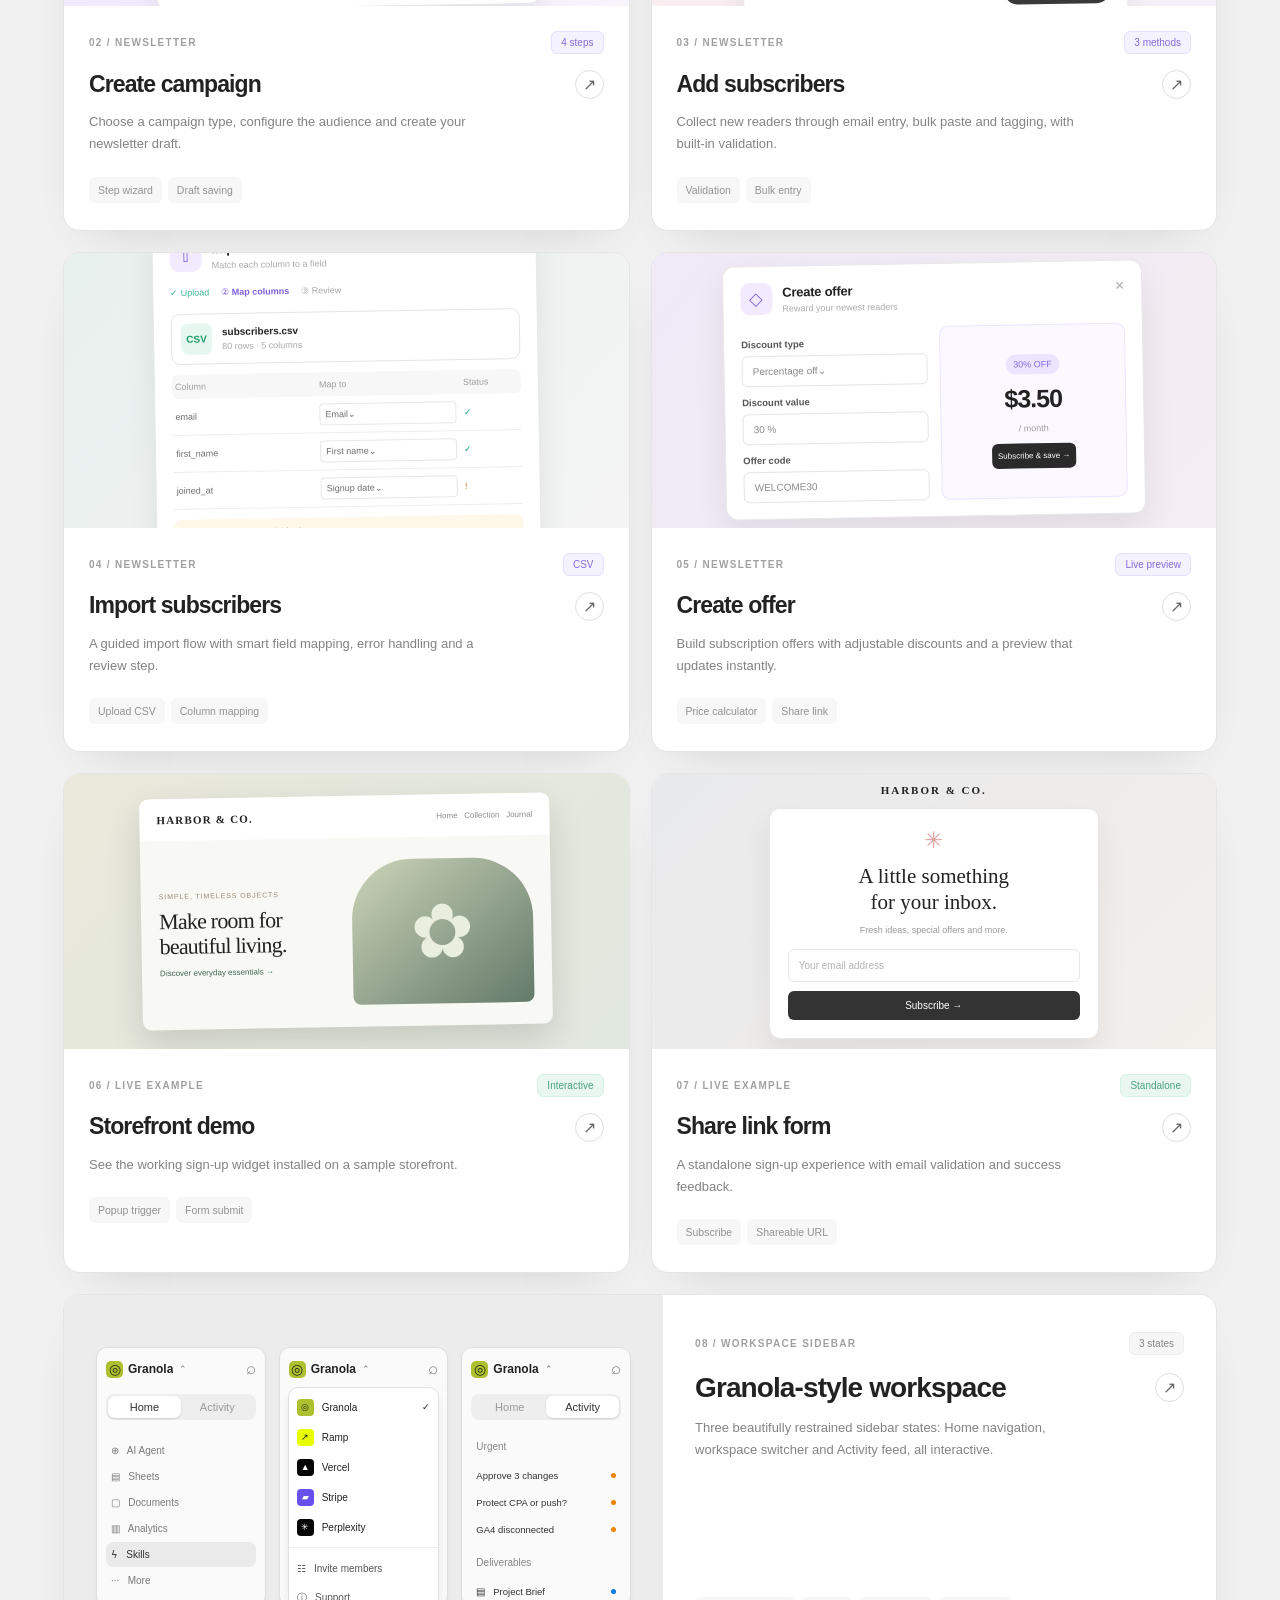
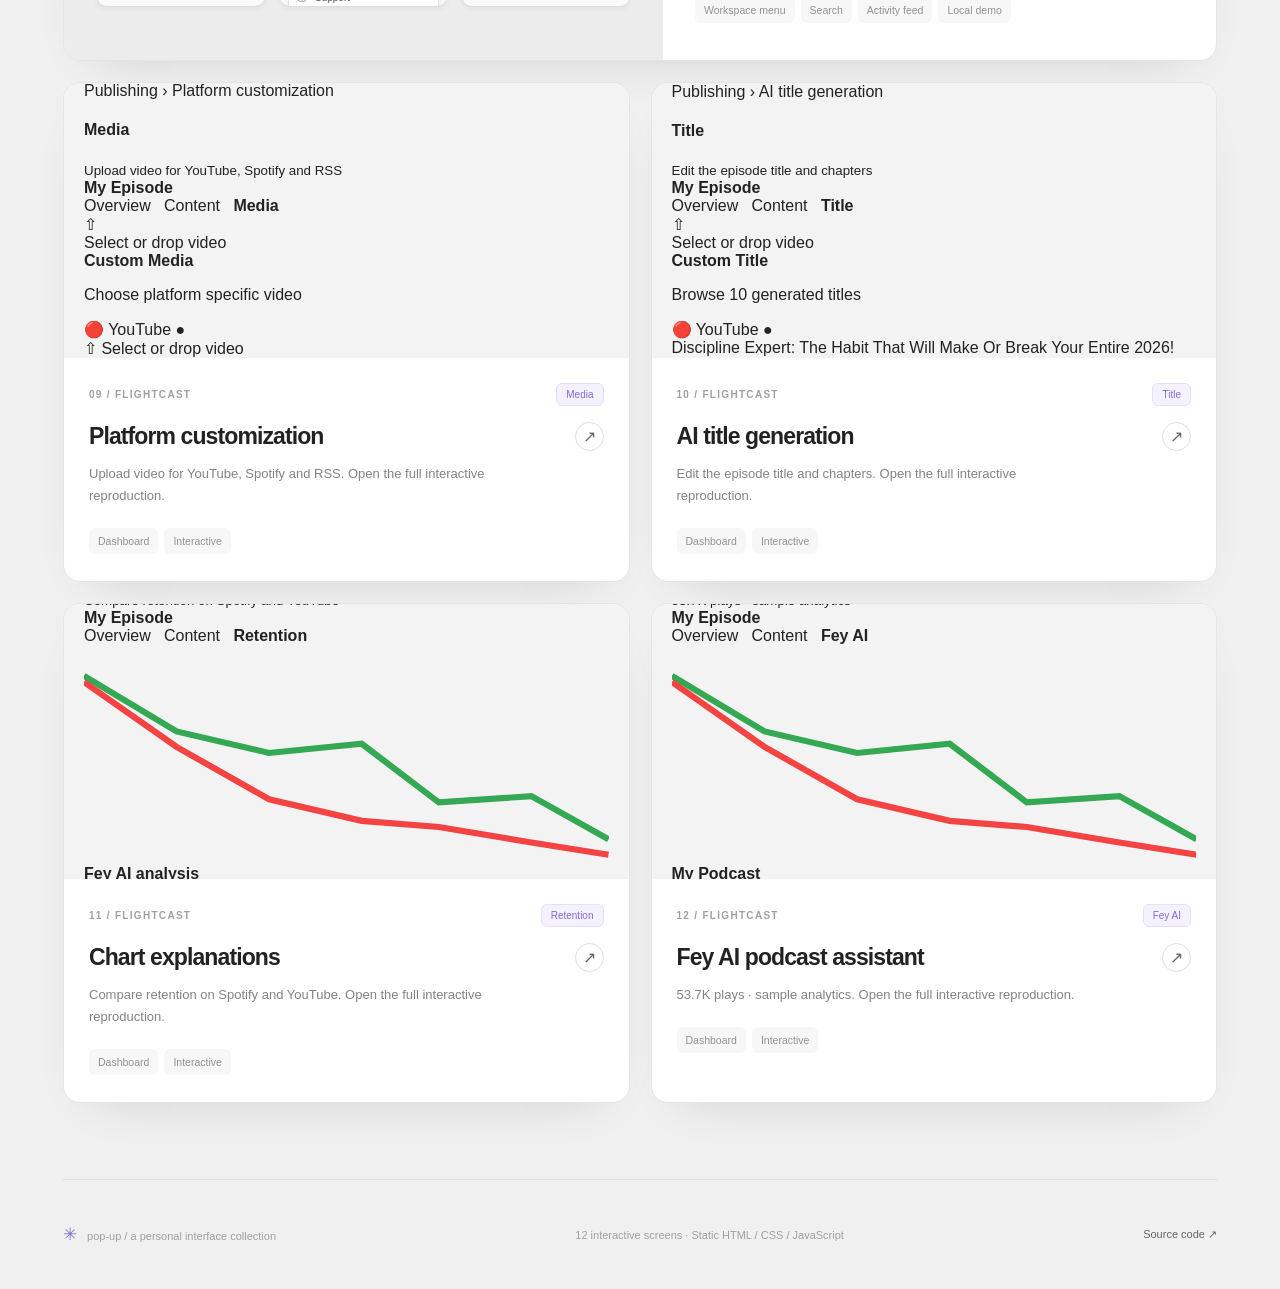
==== commit d08cb5dc: "feat: 首页加入 Flightcast 四款仪表板 UI 导航与预览" ====
--- a/index.html
+++ b/index.html
@@ -8,6 +8,7 @@
   <title>pop-up — UI Design Collection</title>
   <link rel="stylesheet" href="gallery.css">
   <link rel="stylesheet" href="granola-preview.css">
+  <link rel="stylesheet" href="flightcast-preview.css">
   <script src="gallery.js" defer></script>
 </head>
 <body>
@@ -17,14 +18,14 @@
       <nav class="top-links" aria-label="Main navigation">
         <a class="active" href="./" aria-current="page">Gallery</a>
         <a href="install.html">Install UI</a>
-        <a href="newsletter.html">Newsletter</a><a href="granola.html">Sidebar UI</a>
+        <a href="newsletter.html">Newsletter</a><a href="granola.html">Sidebar UI</a><a href="flightcast.html?screen=media">Flightcast</a>
         <a class="github-link" href="https://github.com/weepwood/pop-up" target="_blank" rel="noopener noreferrer">GitHub <span aria-hidden="true">↗</span></a>
       </nav>
     </header>
 
     <main id="main-content">
       <section class="hero" aria-labelledby="hero-title">
-        <div class="hero-kicker"><span class="kicker-line"></span> THE INTERACTION COLLECTION <span class="issue-id">№ 001—008</span></div>
+        <div class="hero-kicker"><span class="kicker-line"></span> THE INTERACTION COLLECTION <span class="issue-id">№ 001—012</span></div>
         <div class="hero-main">
           <div class="hero-copy"><h1 id="hero-title">Small interfaces.<br><em>Thoughtful details.</em></h1><p>A growing library of carefully recreated modal interfaces. Explore each screen, interact with real controls, and discover how every detail works.</p><a class="hero-cta" href="#explore">Explore the collection <span aria-hidden="true">↘</span></a></div>
           <div class="hero-illustration" aria-hidden="true">
@@ -34,16 +35,16 @@
             <span class="art-glow"></span>
           </div>
         </div>
-        <div class="hero-stats"><div><strong>08</strong><span>Interactive screens</span></div><div><strong>03</strong><span>Design collections</span></div><div><strong>100%</strong><span>Browser-based demos</span></div><div class="hero-note">Built with HTML, CSS & JavaScript.<br>No framework required.</div></div>
+        <div class="hero-stats"><div><strong>12</strong><span>Interactive screens</span></div><div><strong>04</strong><span>Design collections</span></div><div><strong>100%</strong><span>Browser-based demos</span></div><div class="hero-note">Built with HTML, CSS & JavaScript.<br>No framework required.</div></div>
       </section>
 
       <section class="collection" id="explore" aria-labelledby="collection-title">
-        <div class="section-header"><div><div class="eyebrow">EXPLORE / ALL DESIGNS</div><h2 id="collection-title">The collection <span class="count" id="visible-count">08</span></h2></div><p>Click any card to open a full interactive preview.</p></div>
+        <div class="section-header"><div><div class="eyebrow">EXPLORE / ALL DESIGNS</div><h2 id="collection-title">The collection <span class="count" id="visible-count">12</span></h2></div><p>Click any card to open a full interactive preview.</p></div>
         <div class="gallery-toolbar">
           <div class="filter-group" role="group" aria-label="Filter designs">
-            <button type="button" class="filter active" data-filter="all" aria-pressed="true">All designs <span>08</span></button>
+            <button type="button" class="filter active" data-filter="all" aria-pressed="true">All designs <span>12</span></button>
             <button type="button" class="filter" data-filter="modal" aria-pressed="false">Modal dialogs <span>05</span></button>
-            <button type="button" class="filter" data-filter="sidebar" aria-pressed="false">Sidebars <span>01</span></button>
+            <button type="button" class="filter" data-filter="sidebar" aria-pressed="false">Sidebars <span>01</span></button><button type="button" class="filter" data-filter="dashboard" aria-pressed="false">Dashboards <span>04</span></button>
             <button type="button" class="filter" data-filter="demo" aria-pressed="false">Live demos <span>02</span></button>
           </div>
           <label class="search-field"><svg viewBox="0 0 24 24" width="17" height="17" fill="none" stroke="currentColor" stroke-width="1.8" aria-hidden="true"><circle cx="10.5" cy="10.5" r="6.5"/><path d="m15.5 15.5 5 5"/></svg><span class="sr-only">Search designs</span><input type="search" id="search" placeholder="Find a design…" autocomplete="off" aria-controls="card-grid"></label>
@@ -115,11 +116,40 @@
             </div>
             <div class="card-description"><div class="card-meta"><span class="design-number">08 / WORKSPACE SIDEBAR</span><span class="pill-tag">3 states</span></div><div class="card-heading"><h3>Granola-style workspace</h3><span class="card-arrow" aria-hidden="true">↗</span></div><p>Three beautifully restrained sidebar states: Home navigation, workspace switcher and Activity feed, all interactive.</p><span class="interaction-tags"><span>Workspace menu</span><span>Search</span><span>Activity feed</span><span>Local demo</span></span></div>
           </a>
+
+          <a href="flightcast.html?screen=media" class="design-card" data-category="dashboard" data-search="flightcast media platform customization podcast dashboard">
+            <div class="card-visual flightcast-visual"><div class="fc-mock">
+              <aside><strong>♢ Flightcast</strong><span>Overview</span><span>Publishing</span><span>Platform Customization</span><span>AI Generation</span><span>✧ AI Insights</span><span>Analytics</span></aside>
+              <div class="fc-area"><header>Publishing › Platform customization</header><div class="fc-inner"><h4>Media</h4><small>Upload video for YouTube, Spotify and RSS</small><div class="fc-episode"><strong>My Episode</strong><div class="fc-tabs">Overview &nbsp; Content &nbsp; <b>Media</b></div><div class="fc-box">⇧<br>Select or drop video</div></div></div><div class="fc-pop"><strong>Custom Media</strong><p>Choose platform specific video</p><div class="fc-pop-row">🔴 YouTube <b>●</b></div><div class="fc-placeholder">⇧  Select or drop video</div><div class="fc-pop-row">🟢 Spotify <span>●</span></div><div class="fc-pop-row">🟠 RSS Feed <span>●</span></div></div></div>
+            </div></div>
+            <div class="card-description"><div class="card-meta"><span class="design-number">09 / FLIGHTCAST</span><span class="pill-tag purple">Media</span></div><div class="card-heading"><h3>Platform customization</h3><span class="card-arrow">↗</span></div><p>Upload video for YouTube, Spotify and RSS. Open the full interactive reproduction.</p><span class="interaction-tags"><span>Dashboard</span><span>Interactive</span></span></div>
+          </a>
+          <a href="flightcast.html?screen=title" class="design-card" data-category="dashboard" data-search="flightcast title ai title generation podcast dashboard">
+            <div class="card-visual flightcast-visual"><div class="fc-mock">
+              <aside><strong>♢ Flightcast</strong><span>Overview</span><span>Publishing</span><span>Platform Customization</span><span>AI Generation</span><span>✧ AI Insights</span><span>Analytics</span></aside>
+              <div class="fc-area"><header>Publishing › AI title generation</header><div class="fc-inner"><h4>Title</h4><small>Edit the episode title and chapters</small><div class="fc-episode"><strong>My Episode</strong><div class="fc-tabs">Overview &nbsp; Content &nbsp; <b>Title</b></div><div class="fc-box">⇧<br>Select or drop video</div></div></div><div class="fc-pop"><strong>Custom Title</strong><p>Browse 10 generated titles</p><div class="fc-pop-row">🔴 YouTube <b>●</b></div><div class="fc-placeholder">Discipline Expert: The Habit That Will Make Or Break Your Entire 2026!</div><div class="fc-pop-row">🟢 Spotify <span>●</span></div><div class="fc-pop-row">🟠 RSS Feed <span>●</span></div></div></div>
+            </div></div>
+            <div class="card-description"><div class="card-meta"><span class="design-number">10 / FLIGHTCAST</span><span class="pill-tag purple">Title</span></div><div class="card-heading"><h3>AI title generation</h3><span class="card-arrow">↗</span></div><p>Edit the episode title and chapters. Open the full interactive reproduction.</p><span class="interaction-tags"><span>Dashboard</span><span>Interactive</span></span></div>
+          </a>
+          <a href="flightcast.html?screen=analysis" class="design-card" data-category="dashboard" data-search="flightcast analysis chart explanations podcast dashboard">
+            <div class="card-visual flightcast-visual"><div class="fc-mock">
+              <aside><strong>♢ Flightcast</strong><span>Overview</span><span>Publishing</span><span>Platform Customization</span><span>AI Generation</span><span>✧ AI Insights</span><span>Analytics</span></aside>
+              <div class="fc-area"><header>Publishing › Chart explanations</header><div class="fc-inner"><h4>Retention</h4><small>Compare retention on Spotify and YouTube</small><div class="fc-episode"><strong>My Episode</strong><div class="fc-tabs">Overview &nbsp; Content &nbsp; <b>Retention</b></div><div class="fc-box"><svg viewBox="0 0 170 70"><polyline fill="none" stroke="#34a853" stroke-width="2" points="0,10 30,28 60,35 90,32 115,51 145,49 170,63"/><polyline fill="none" stroke="#f44343" stroke-width="2" points="0,12 30,33 60,50 90,57 115,59 145,64 170,68"/></svg></div></div></div><div class="fc-pop"><strong>Fey AI analysis</strong><p>Overview · Insights · Suggestions</p><div class="fc-pop-row">🔴 YouTube <b>●</b></div><div class="fc-placeholder">Spotify holds its audience much longer</div><div class="fc-pop-row">🟢 Spotify <span>●</span></div><div class="fc-pop-row">🟠 RSS Feed <span>●</span></div></div></div>
+            </div></div>
+            <div class="card-description"><div class="card-meta"><span class="design-number">11 / FLIGHTCAST</span><span class="pill-tag purple">Retention</span></div><div class="card-heading"><h3>Chart explanations</h3><span class="card-arrow">↗</span></div><p>Compare retention on Spotify and YouTube. Open the full interactive reproduction.</p><span class="interaction-tags"><span>Dashboard</span><span>Interactive</span></span></div>
+          </a>
+          <a href="flightcast.html?screen=chat" class="design-card" data-category="dashboard" data-search="flightcast chat fey ai podcast assistant podcast dashboard">
+            <div class="card-visual flightcast-visual"><div class="fc-mock">
+              <aside><strong>♢ Flightcast</strong><span>Overview</span><span>Publishing</span><span>Platform Customization</span><span>AI Generation</span><span>✧ AI Insights</span><span>Analytics</span></aside>
+              <div class="fc-area"><header>Publishing › Fey AI podcast assistant</header><div class="fc-inner"><h4>Fey AI</h4><small>53.7K plays · sample analytics</small><div class="fc-episode"><strong>My Episode</strong><div class="fc-tabs">Overview &nbsp; Content &nbsp; <b>Fey AI</b></div><div class="fc-box"><svg viewBox="0 0 170 70"><polyline fill="none" stroke="#34a853" stroke-width="2" points="0,10 30,28 60,35 90,32 115,51 145,49 170,63"/><polyline fill="none" stroke="#f44343" stroke-width="2" points="0,12 30,33 60,50 90,57 115,59 145,64 170,68"/></svg></div></div></div><div class="fc-pop"><strong>My Podcast</strong><p>YouTube · Spotify · RSS</p><div class="fc-pop-row">🔴 YouTube <b>●</b></div><div class="fc-placeholder">How did my show do in the last 30 days?</div><div class="fc-pop-row">🟢 Spotify <span>●</span></div><div class="fc-pop-row">🟠 RSS Feed <span>●</span></div></div></div>
+            </div></div>
+            <div class="card-description"><div class="card-meta"><span class="design-number">12 / FLIGHTCAST</span><span class="pill-tag purple">Fey AI</span></div><div class="card-heading"><h3>Fey AI podcast assistant</h3><span class="card-arrow">↗</span></div><p>53.7K plays · sample analytics. Open the full interactive reproduction.</p><span class="interaction-tags"><span>Dashboard</span><span>Interactive</span></span></div>
+          </a>
         </div>
         <div class="empty-results" id="empty-results" hidden><span aria-hidden="true">⌕</span><h3>No matching designs</h3><p>Try a different keyword or category.</p><button type="button" id="reset-filters">Show all designs</button></div>
       </section>
     </main>
-    <footer class="site-footer"><span><span class="footer-mark">✳</span> pop-up / a personal interface collection</span><span>8 interactive screens · Static HTML / CSS / JavaScript</span><a href="https://github.com/weepwood/pop-up" target="_blank" rel="noopener noreferrer">Source code ↗</a></footer>
+    <footer class="site-footer"><span><span class="footer-mark">✳</span> pop-up / a personal interface collection</span><span>12 interactive screens · Static HTML / CSS / JavaScript</span><a href="https://github.com/weepwood/pop-up" target="_blank" rel="noopener noreferrer">Source code ↗</a></footer>
   </div>
 </body>
 </html>
--- a/granola-preview.css
+++ b/granola-preview.css
@@ -0,0 +1,29 @@
+.granola-card .card-description{padding:37px 32px}
+.granola-visual{background:#ececec!important}
+.granola-thumbnails{display:flex;gap:13px;align-items:stretch;width:100%;height:260px}
+.granola-mini{position:relative;min-width:0;flex:1;border-radius:11px;border:1px solid #dedede;background:#fafafa;box-shadow:0 3px 4px #00000009;padding:11px 9px;overflow:hidden}
+.granola-mini-top{display:flex;align-items:center;gap:5px;min-width:0;white-space:nowrap;font-size:12px}
+.granola-mini-top b{font-weight:570;overflow:hidden;text-overflow:ellipsis}
+.granola-mark{display:inline-flex;align-items:center;justify-content:center;width:17px;height:17px;background:#aec02f;border-radius:5px;color:#243014;font-size:14px;font-weight:800;font-style:normal;flex:none}
+.granola-up{font-size:9px;color:#777;margin-left:1px}.granola-mini-search{margin-left:auto;font-size:17px;color:#858585}
+.granola-mini-tabs{display:flex;border-radius:8px;background:#eee;margin:15px 0 18px;font-size:11px;text-align:center;padding:2px}
+.granola-mini-tabs span{flex:1;color:#999;padding:5px 2px}.granola-mini-tabs .on{background:#fff;color:#333;border-radius:7px;box-shadow:0 1px 2px #0002}
+.granola-mini-nav{display:flex;flex-direction:column;gap:1px}
+.granola-mini-nav span{font-size:10px;color:#7a7a7a;padding:7px 5px;white-space:nowrap;overflow:hidden;text-overflow:ellipsis}
+.granola-mini-nav span.sel{background:#eaeaea;border-radius:7px;color:#333}
+.granola-mini-heading{color:#858585;font-size:10px;margin:14px 5px 10px}.granola-mini-heading.first{margin-top:21px}
+.granola-mini-project{font-size:10px;color:#8b8b8b;padding:7px 5px}
+.granola-mini-dropdown{position:absolute;left:8px;right:8px;top:39px;background:#fff;border:1px solid #e2e2e2;border-radius:10px;box-shadow:0 6px 10px #00000010;padding:4px 0}
+.granola-mini-dropdown>span{display:flex;align-items:center;font-size:10px;gap:8px;height:30px;padding:0 8px;white-space:nowrap}
+.granola-mini-dropdown>span b{margin-left:auto;font-size:9px}
+.granola-mini-dropdown>span i{display:grid;place-items:center;font-style:normal;flex:none;font-size:9px;width:17px;height:17px;border-radius:4px}
+.granola-mini-dropdown hr{border:0;border-top:1px solid #eee;margin:5px 0}
+.granola-mini-dropdown .sub{color:#555}
+.granola-mini-dropdown .ramp-mark{background:#e8ff00;color:#171717}
+.granola-mini-dropdown .vercel-mark,.granola-mini-dropdown .perp-mark{background:#050505;color:white}
+.granola-mini-dropdown .stripe-mark{background:#6850ec;color:white}
+.granola-mini-activity{display:flex;align-items:center;gap:3px;white-space:nowrap;font-size:9.5px;padding:8px 5px;overflow:hidden;color:#333}
+.granola-mini-activity i{width:5px;height:5px;border-radius:50%;background:#087ce3;margin-left:auto;flex:none}
+.granola-mini-activity i.orange{background:#ec8400}
+@media(max-width:670px){.granola-card .card-description{padding:24px 25px}.granola-thumbnails{height:222px;gap:8px}.granola-mini{padding:9px 5px}.granola-mini-top{font-size:10px}.granola-mini-dropdown>span{font-size:9px;gap:3px;padding:0 4px}.granola-mini-nav span{font-size:9px}.granola-mini-activity{font-size:9px}}
+@media(max-width:400px){.granola-thumbnails{gap:5px}.granola-mini-top b{font-size:9px}.granola-mini-search{display:none}.granola-mini-dropdown>span i{width:13px;height:13px}}
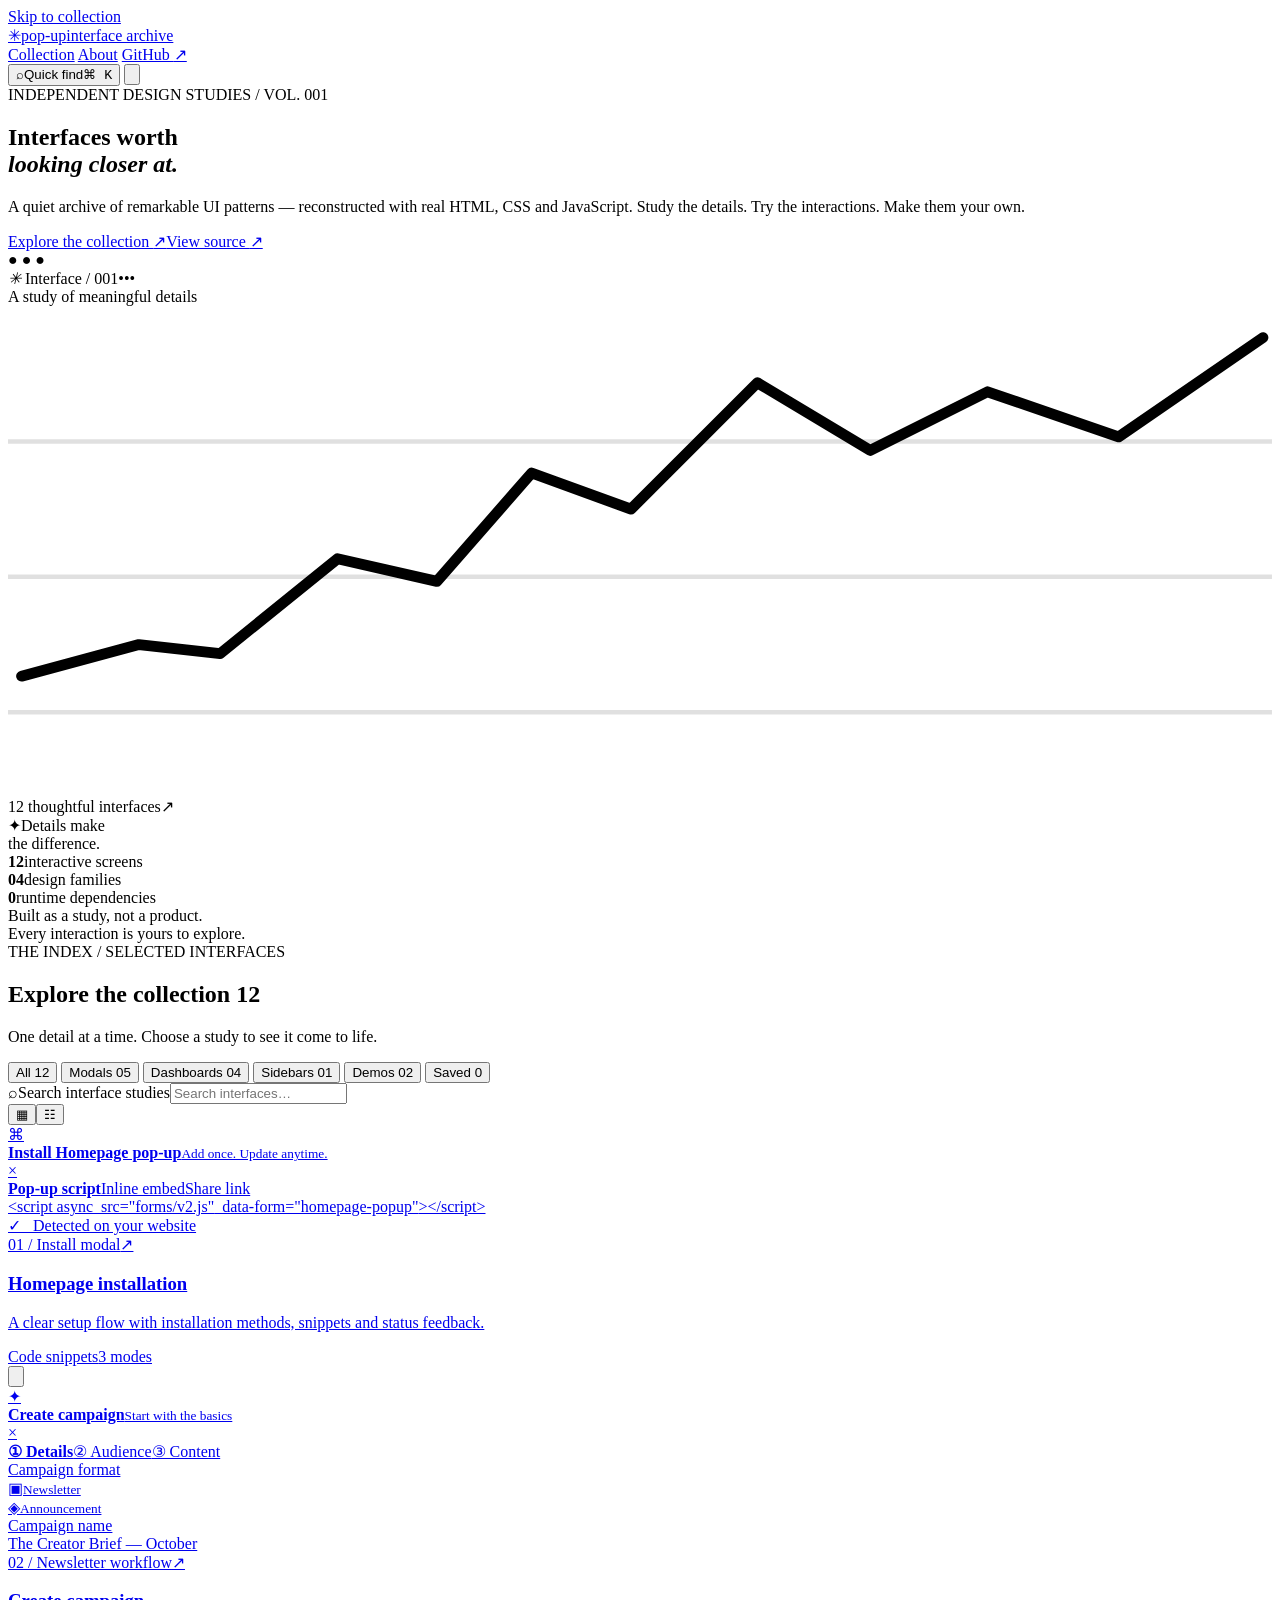
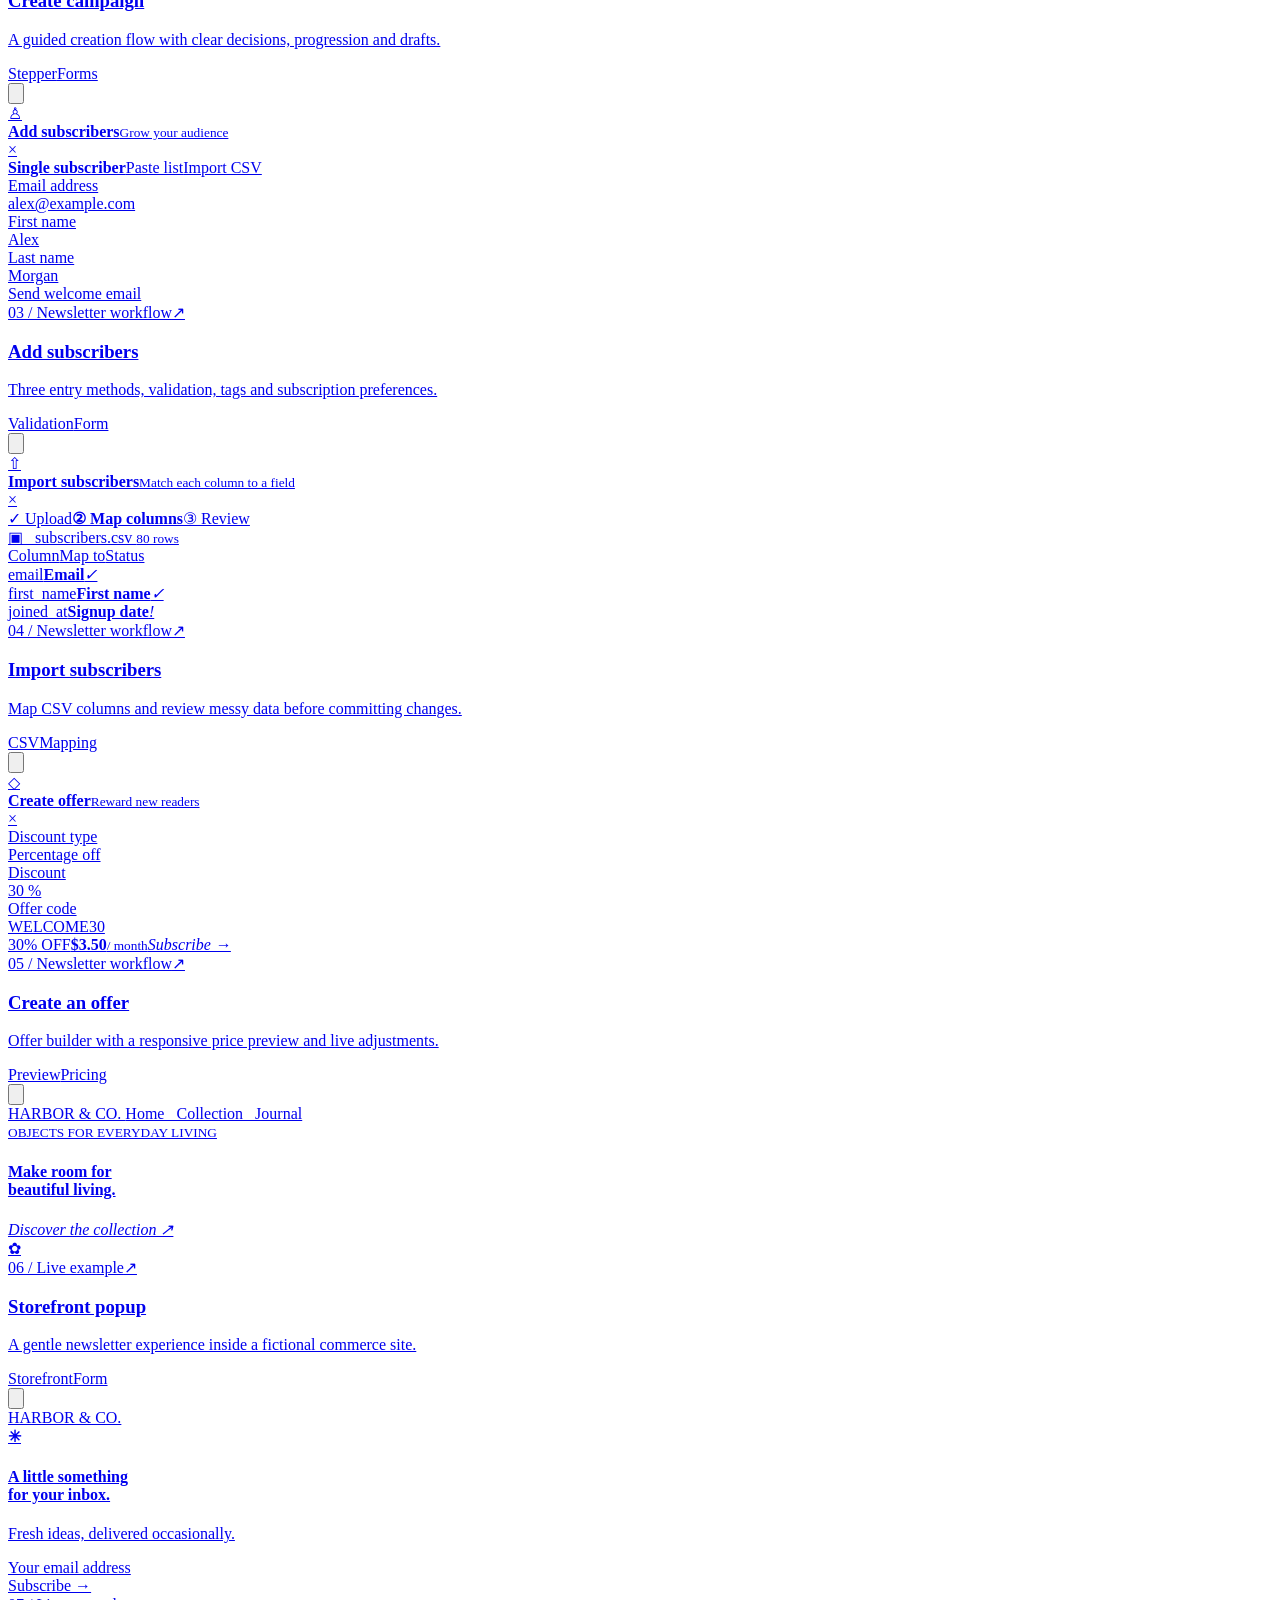
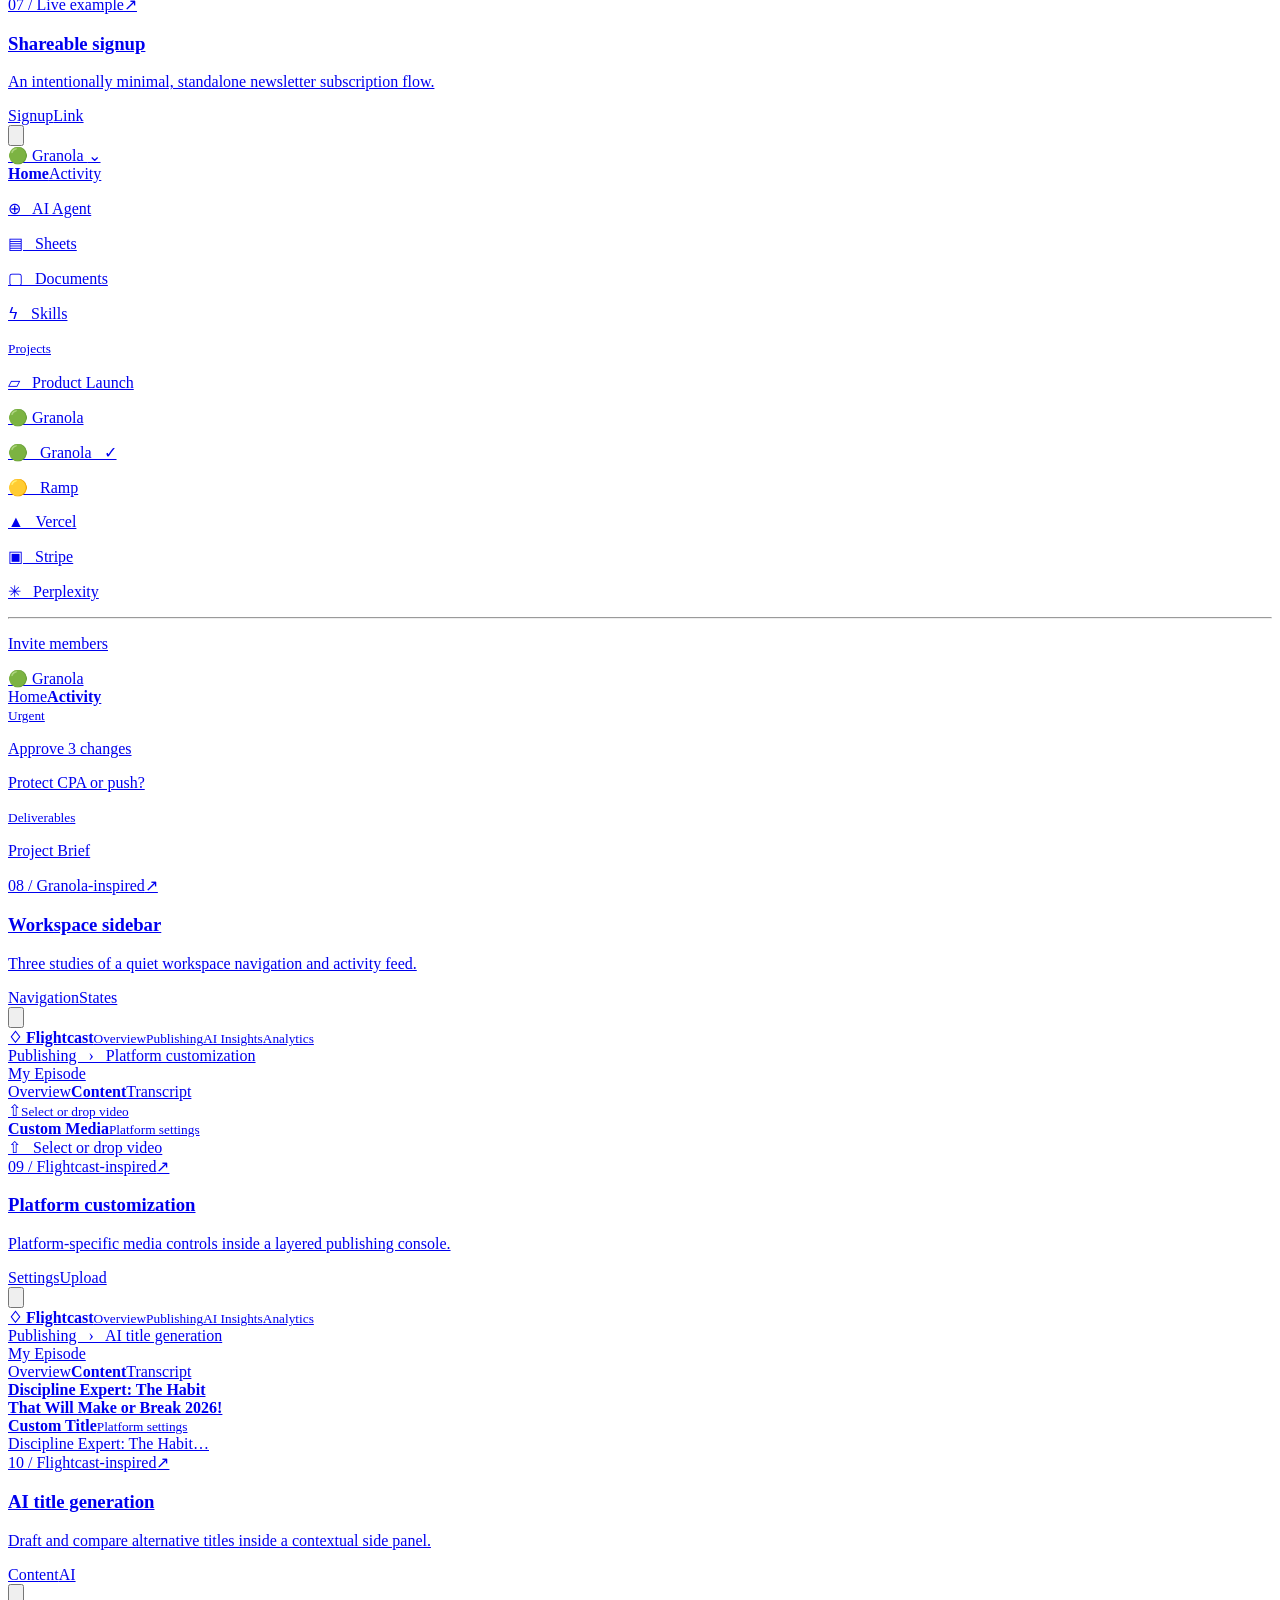
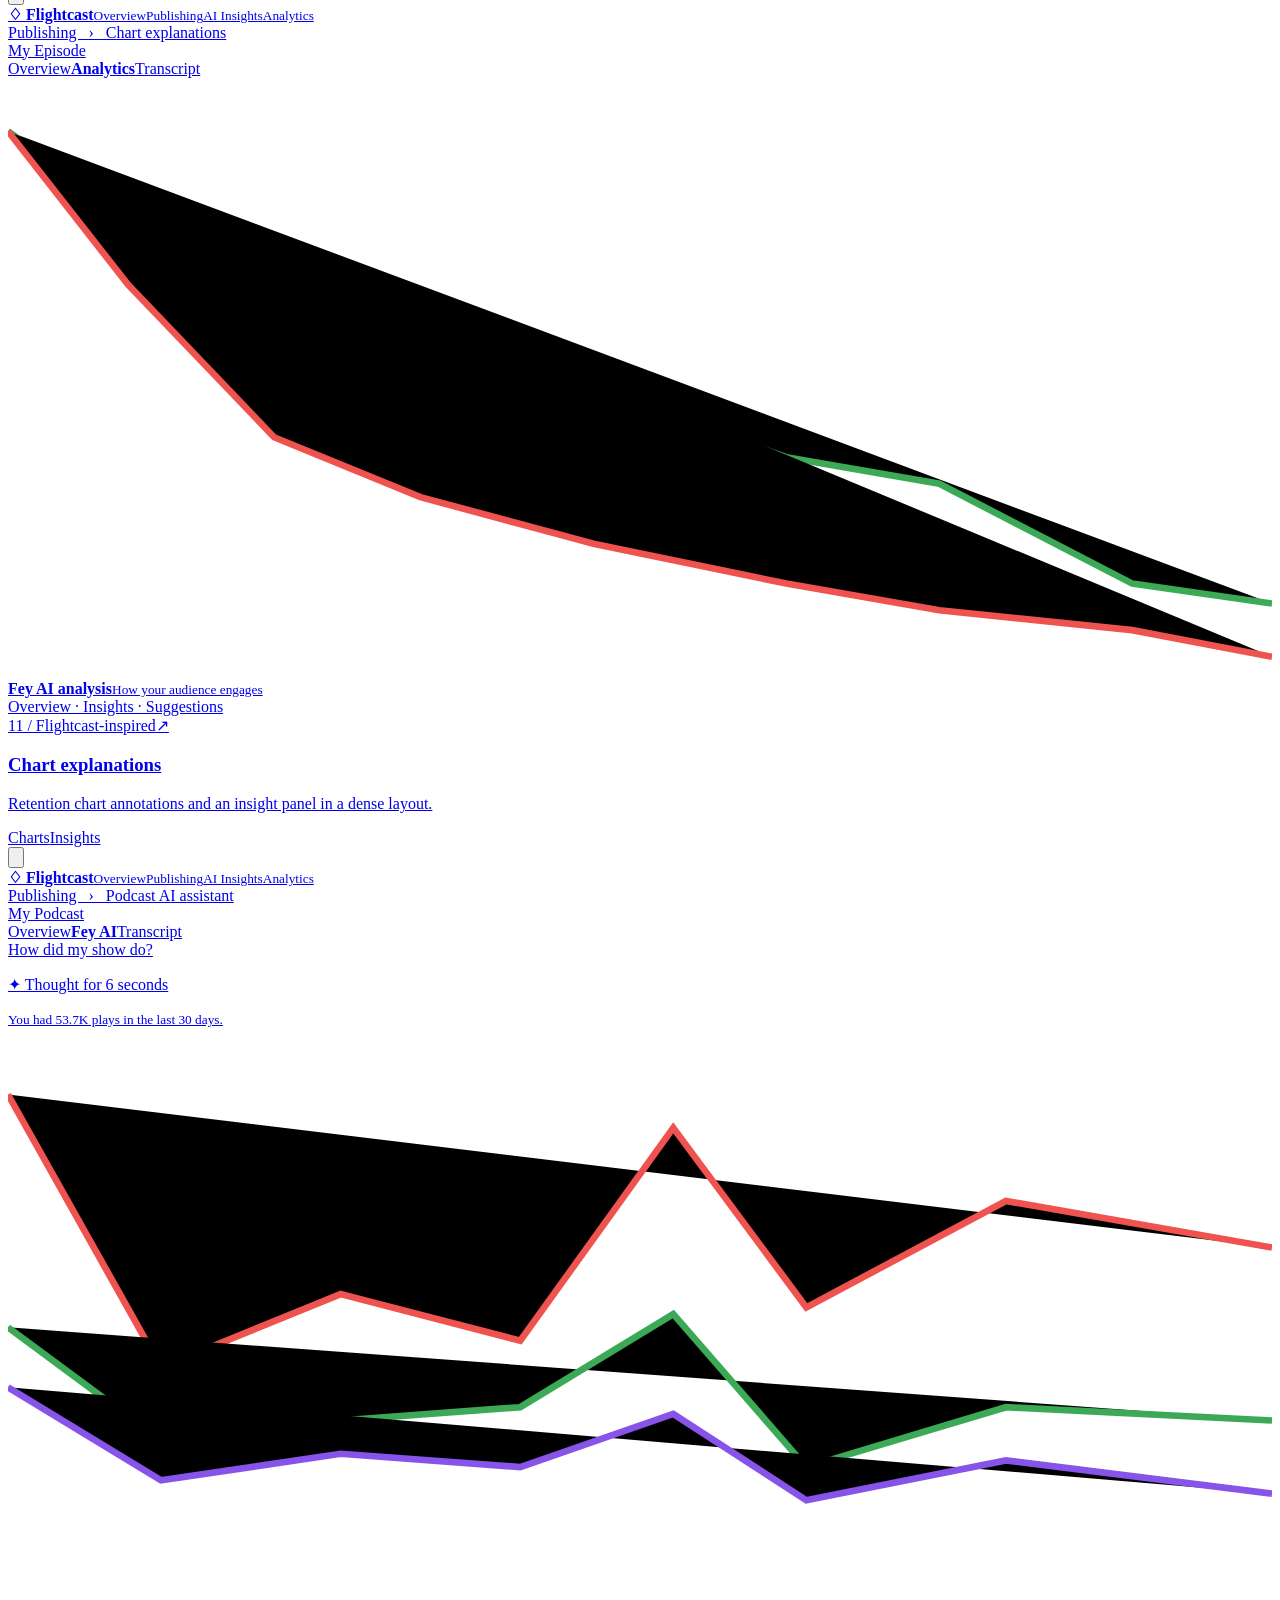
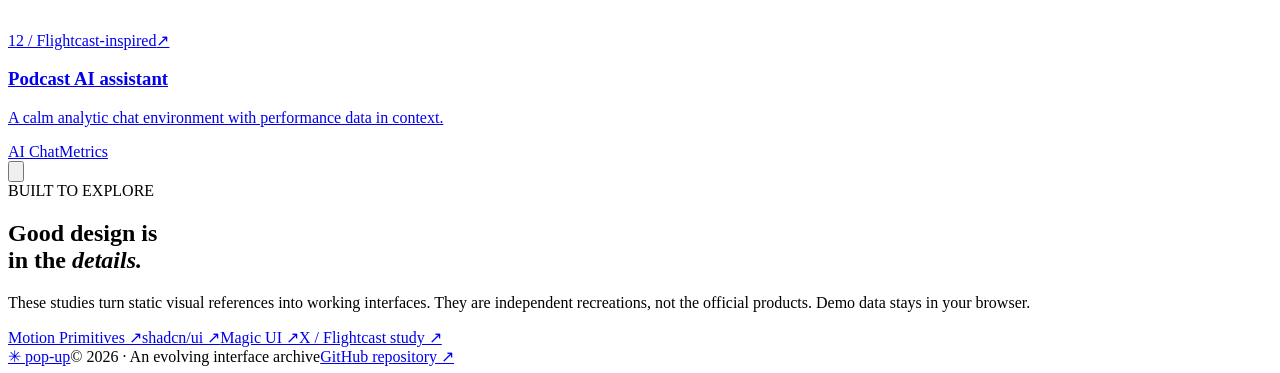
==== commit 486e39c9: "design: 重构作品集首页的信息架构与视觉展示" ====
--- a/index.html
+++ b/index.html
@@ -1,155 +1,132 @@
 <!doctype html>
 <html lang="en">
 <head>
-  <meta charset="utf-8">
-  <meta name="viewport" content="width=device-width,initial-scale=1">
-  <meta name="theme-color" content="#f0f0f0">
-  <meta name="description" content="Explore interactive UI recreations: installation dialogs, campaign flows, subscriber forms, CSV imports and offer previews.">
-  <title>pop-up — UI Design Collection</title>
-  <link rel="stylesheet" href="gallery.css">
-  <link rel="stylesheet" href="granola-preview.css">
-  <link rel="stylesheet" href="flightcast-preview.css">
-  <script src="gallery.js" defer></script>
+<meta charset="utf-8">
+<meta name="viewport" content="width=device-width,initial-scale=1">
+<meta name="theme-color" content="#f7f7f5">
+<meta name="description" content="pop-up — a living collection of 12 interactive interface studies, from nuanced dialogs to analytical dashboards.">
+<title>pop-up / An interface collection</title>
+<link rel="stylesheet" href="gallery-v2.css">
+<script src="gallery-v2.js" defer></script>
 </head>
 <body>
-  <div class="page-shell">
-    <header class="site-header">
-      <a class="site-brand" href="./" aria-label="pop-up home"><span class="brand-symbol" aria-hidden="true"><span></span><span></span><span></span><span></span></span><span>pop-up<span class="brand-sub"> / collection</span></span></a>
-      <nav class="top-links" aria-label="Main navigation">
-        <a class="active" href="./" aria-current="page">Gallery</a>
-        <a href="install.html">Install UI</a>
-        <a href="newsletter.html">Newsletter</a><a href="granola.html">Sidebar UI</a><a href="flightcast.html?screen=media">Flightcast</a>
-        <a class="github-link" href="https://github.com/weepwood/pop-up" target="_blank" rel="noopener noreferrer">GitHub <span aria-hidden="true">↗</span></a>
-      </nav>
-    </header>
-
-    <main id="main-content">
-      <section class="hero" aria-labelledby="hero-title">
-        <div class="hero-kicker"><span class="kicker-line"></span> THE INTERACTION COLLECTION <span class="issue-id">№ 001—012</span></div>
-        <div class="hero-main">
-          <div class="hero-copy"><h1 id="hero-title">Small interfaces.<br><em>Thoughtful details.</em></h1><p>A growing library of carefully recreated modal interfaces. Explore each screen, interact with real controls, and discover how every detail works.</p><a class="hero-cta" href="#explore">Explore the collection <span aria-hidden="true">↘</span></a></div>
-          <div class="hero-illustration" aria-hidden="true">
-            <div class="float-dots"><i></i><i></i><i></i></div>
-            <div class="art-card art-back"><div class="art-band"></div><div class="art-line short"></div><div class="art-line"></div><div class="art-line"></div></div>
-            <div class="art-card art-front"><div class="art-picto">✳</div><div class="art-line heading"></div><div class="art-line"></div><div class="art-line half"></div><div class="art-pills"><b></b><b></b></div><div class="art-cta"></div></div>
-            <span class="art-glow"></span>
-          </div>
+<a class="skip-link" href="#collection">Skip to collection</a>
+<div class="site">
+  <header class="site-header">
+    <a href="./" class="logotype" aria-label="pop-up home"><span class="logo-glyph">✳</span><span>pop-up</span><span class="logo-divider"></span><span class="logo-caption">interface archive</span></a>
+    <nav class="primary-nav" aria-label="Main">
+      <a class="current" href="#collection" aria-current="page">Collection</a>
+      <a href="#about">About</a>
+      <a href="https://github.com/weepwood/pop-up" target="_blank" rel="noopener noreferrer">GitHub <span aria-hidden="true">↗</span></a>
+    </nav>
+    <div class="header-actions">
+      <button type="button" class="top-search" id="open-command" aria-label="Open quick search"><span class="search-glyph">⌕</span><span>Quick find</span><kbd>⌘ K</kbd></button>
+      <button class="theme-button" id="theme-button" aria-label="Switch to dark mode" title="Toggle theme" type="button"><svg viewBox="0 0 24 24" fill="none" stroke="currentColor" stroke-width="1.8"><path d="M20 16.8A8.5 8.5 0 0 1 7.2 4 8.5 8.5 0 1 0 20 16.8Z"/></svg></button>
+    </div>
+  </header>
+  <main>
+    <section class="hero" aria-labelledby="hero-heading">
+      <div class="hero-main">
+        <div class="hero-content">
+          <div class="overline"><span class="signal"></span> INDEPENDENT DESIGN STUDIES <span class="overline-separator">/</span> VOL. 001</div>
+          <h1 id="hero-heading">Interfaces worth<br><em>looking closer at.</em></h1>
+          <p>A quiet archive of remarkable UI patterns — reconstructed with real HTML, CSS and JavaScript. Study the details. Try the interactions. Make them your own.</p>
+          <div class="hero-actions"><a href="#collection" class="primary-cta">Explore the collection <span>↗</span></a><a href="https://github.com/weepwood/pop-up" class="quiet-cta" target="_blank" rel="noopener noreferrer">View source <span>↗</span></a></div>
         </div>
-        <div class="hero-stats"><div><strong>12</strong><span>Interactive screens</span></div><div><strong>04</strong><span>Design collections</span></div><div><strong>100%</strong><span>Browser-based demos</span></div><div class="hero-note">Built with HTML, CSS & JavaScript.<br>No framework required.</div></div>
-      </section>
-
-      <section class="collection" id="explore" aria-labelledby="collection-title">
-        <div class="section-header"><div><div class="eyebrow">EXPLORE / ALL DESIGNS</div><h2 id="collection-title">The collection <span class="count" id="visible-count">12</span></h2></div><p>Click any card to open a full interactive preview.</p></div>
-        <div class="gallery-toolbar">
-          <div class="filter-group" role="group" aria-label="Filter designs">
-            <button type="button" class="filter active" data-filter="all" aria-pressed="true">All designs <span>12</span></button>
-            <button type="button" class="filter" data-filter="modal" aria-pressed="false">Modal dialogs <span>05</span></button>
-            <button type="button" class="filter" data-filter="sidebar" aria-pressed="false">Sidebars <span>01</span></button><button type="button" class="filter" data-filter="dashboard" aria-pressed="false">Dashboards <span>04</span></button>
-            <button type="button" class="filter" data-filter="demo" aria-pressed="false">Live demos <span>02</span></button>
-          </div>
-          <label class="search-field"><svg viewBox="0 0 24 24" width="17" height="17" fill="none" stroke="currentColor" stroke-width="1.8" aria-hidden="true"><circle cx="10.5" cy="10.5" r="6.5"/><path d="m15.5 15.5 5 5"/></svg><span class="sr-only">Search designs</span><input type="search" id="search" placeholder="Find a design…" autocomplete="off" aria-controls="card-grid"></label>
+        <div class="hero-aside" aria-hidden="true">
+          <div class="showcase-back"><span class="window-dots">● ● ●</span><span class="back-head"></span><span class="back-line"></span><span class="back-line short"></span><div class="back-grid"><span></span><span></span><span></span></div></div>
+          <div class="showcase-front"><div class="showcase-top"><span class="showcase-identity"><i>✳</i> Interface / 001</span><span>•••</span></div><div class="showcase-chart"><span class="sample-caption">A study of meaningful details</span><svg viewBox="0 0 280 108" fill="none" aria-hidden="true"><path d="M0 90H280M0 60H280M0 30H280" stroke="currentColor" opacity=".12"/><path d="M3 82L29 75L47 77L73 56L95 61L116 37L138 45L166 17L191 32L217 19L246 29L278 7" stroke="currentColor" stroke-width="2.4" stroke-linecap="round" stroke-linejoin="round"/></svg></div><div class="showcase-bottom"><span>12 thoughtful interfaces</span><span class="showcase-arrow">↗</span></div></div>
+          <div class="floating-note"><span class="floating-star">✦</span><span>Details make<br>the difference.</span></div>
         </div>
-
-        <div class="card-grid" id="card-grid">
-          <a href="install.html" class="design-card card-featured" data-category="modal" data-search="install homepage popup script inline embed share link copy code harbor" aria-label="Open Install Homepage pop-up">
-            <div class="card-visual install-visual">
-              <div class="mock-window install-window"><div class="mock-title"><span class="mock-app-icon coral">{··}</span><span><b>Install Homepage pop-up</b><small>Add this once to your website.</small></span><i>×</i></div><div class="mock-tabs"><span class="on">Pop-up script</span><span>Inline embed</span><span>Share link</span></div><div class="mock-code"><div class="code-top"><span>HTML <i>· 6 lines</i></span><span class="copied">✓ Copied</span></div><code><span class="code-grey">&lt;!-- signup form --&gt;</span><br>&lt;script <span class="code-blue">async</span><br>&nbsp; src=<span class="code-blue">"forms/v2.js"</span><br>&nbsp; data-form=<span class="code-blue">"homepage-popup"</span>&gt;<br>&lt;/script&gt;</code></div><div class="mock-success"><span>✓</span><div><b>Detected on your website</b><small>Connected successfully</small></div></div></div>
-            </div>
-            <div class="card-description"><div class="card-meta"><span class="design-number">01 / INSTALLATION</span><span class="pill-tag">3 tabs</span></div><div class="card-heading"><h3>Install Homepage pop-up</h3><span class="card-arrow" aria-hidden="true">↗</span></div><p>A precise installation dialog with code snippets, copy actions, setup guides and status feedback.</p><span class="interaction-tags"><span>Code copy</span><span>Tab switch</span><span>Settings</span></span></div>
-          </a>
-
-          <a href="newsletter.html?screen=campaign" class="design-card" data-category="modal" data-search="create campaign newsletter details audience content review format issue" aria-label="Open Create campaign">
-            <div class="card-visual purple-visual"><div class="mini-modal"><div class="mini-heading"><span class="mini-icon lavender">✧</span><span><b>Create campaign</b><small>Bring your next edition to life</small></span><i>×</i></div><div class="mini-steps"><span class="step-active">① Details</span><span>② Audience</span><span>③ Content</span></div><div class="mini-label">Campaign format</div><div class="mini-options"><div class="choice active"><span>▤</span><b>Newsletter</b></div><div class="choice"><span>◈</span><b>Announcement</b></div></div><div class="mini-label">Campaign name</div><div class="fake-input">The Creator Brief — October</div><div class="mini-footer"><span>Saved as a draft</span><b>Continue →</b></div></div></div>
-            <div class="card-description"><div class="card-meta"><span class="design-number">02 / NEWSLETTER</span><span class="pill-tag purple">4 steps</span></div><div class="card-heading"><h3>Create campaign</h3><span class="card-arrow" aria-hidden="true">↗</span></div><p>Choose a campaign type, configure the audience and create your newsletter draft.</p><span class="interaction-tags"><span>Step wizard</span><span>Draft saving</span></span></div>
-          </a>
-
-          <a href="newsletter.html?screen=subscribers" class="design-card" data-category="modal" data-search="add subscribers email contacts paste list subscription tag welcome" aria-label="Open Add subscribers">
-            <div class="card-visual pink-visual"><div class="mini-modal"><div class="mini-heading"><span class="mini-icon lavender">♙</span><span><b>Add subscribers</b><small>Grow your reader community</small></span><i>×</i></div><div class="mini-segments"><span class="active">Single subscriber</span><span>Paste list</span><span>Import CSV</span></div><div class="mini-label">Email address</div><div class="fake-input">alex@example.com</div><div class="mini-row"><div><div class="mini-label">First name</div><div class="fake-input">Alex</div></div><div><div class="mini-label">Last name</div><div class="fake-input">Morgan</div></div></div><div class="mini-toggle-row">Send welcome email <span class="mini-toggle"></span></div><div class="mini-footer"><span>Local demo</span><b>Add subscriber →</b></div></div></div>
-            <div class="card-description"><div class="card-meta"><span class="design-number">03 / NEWSLETTER</span><span class="pill-tag purple">3 methods</span></div><div class="card-heading"><h3>Add subscribers</h3><span class="card-arrow" aria-hidden="true">↗</span></div><p>Collect new readers through email entry, bulk paste and tagging, with built-in validation.</p><span class="interaction-tags"><span>Validation</span><span>Bulk entry</span></span></div>
-          </a>
-
-          <a href="newsletter.html?screen=import" class="design-card" data-category="modal" data-search="import subscribers csv upload map columns review records matching" aria-label="Open Import subscribers">
-            <div class="card-visual mint-visual"><div class="mini-modal"><div class="mini-heading"><span class="mini-icon lavender">⇧</span><span><b>Import subscribers</b><small>Match each column to a field</small></span><i>×</i></div><div class="mini-steps"><span class="complete">✓ Upload</span><span class="step-active">② Map columns</span><span>③ Review</span></div><div class="mini-file"><span>CSV</span><div><b>subscribers.csv</b><small>80 rows · 5 columns</small></div></div><div class="mini-table"><div class="th"><span>Column</span><span>Map to</span><span>Status</span></div><div><span>email</span><span class="mapped">Email⌄</span><span class="success">✓</span></div><div><span>first_name</span><span class="mapped">First name⌄</span><span class="success">✓</span></div><div><span>joined_at</span><span class="mapped">Signup date⌄</span><span class="warn">!</span></div></div><div class="mini-warning">! &nbsp; 18 rows have unreadable dates</div></div></div>
-            <div class="card-description"><div class="card-meta"><span class="design-number">04 / NEWSLETTER</span><span class="pill-tag purple">CSV</span></div><div class="card-heading"><h3>Import subscribers</h3><span class="card-arrow" aria-hidden="true">↗</span></div><p>A guided import flow with smart field mapping, error handling and a review step.</p><span class="interaction-tags"><span>Upload CSV</span><span>Column mapping</span></span></div>
-          </a>
-
-          <a href="newsletter.html?screen=offer" class="design-card" data-category="modal" data-search="create offer discount percentage amount promotion price preview offer code" aria-label="Open Create offer">
-            <div class="card-visual lilac-visual"><div class="mini-modal mini-offer"><div class="mini-heading"><span class="mini-icon lavender">◇</span><span><b>Create offer</b><small>Reward your newest readers</small></span><i>×</i></div><div class="mini-offer-body"><div class="offer-controls"><div class="mini-label">Discount type</div><div class="fake-input">Percentage off⌄</div><div class="mini-label">Discount value</div><div class="fake-input">30 %</div><div class="mini-label">Offer code</div><div class="fake-input">WELCOME30</div></div><div class="offer-price"><span>30% OFF</span><b>$3.50</b><small>/ month</small><div>Subscribe & save →</div></div></div></div></div>
-            <div class="card-description"><div class="card-meta"><span class="design-number">05 / NEWSLETTER</span><span class="pill-tag purple">Live preview</span></div><div class="card-heading"><h3>Create offer</h3><span class="card-arrow" aria-hidden="true">↗</span></div><p>Build subscription offers with adjustable discounts and a preview that updates instantly.</p><span class="interaction-tags"><span>Price calculator</span><span>Share link</span></span></div>
-          </a>
-
-          <a href="demo-site.html" class="design-card" data-category="demo" data-search="demo storefront harbor and co popup subscription store live website" aria-label="Open Storefront demo">
-            <div class="card-visual store-visual"><div class="store-preview"><div class="store-head"><span>HARBOR & CO.</span><span>Home &nbsp; Collection &nbsp; Journal</span></div><div class="store-main"><div><small>SIMPLE, TIMELESS OBJECTS</small><strong>Make room for<br>beautiful living.</strong><span>Discover everyday essentials →</span></div><div class="store-flower">✿</div></div></div></div>
-            <div class="card-description"><div class="card-meta"><span class="design-number">06 / LIVE EXAMPLE</span><span class="pill-tag green">Interactive</span></div><div class="card-heading"><h3>Storefront demo</h3><span class="card-arrow" aria-hidden="true">↗</span></div><p>See the working sign-up widget installed on a sample storefront.</p><span class="interaction-tags"><span>Popup trigger</span><span>Form submit</span></span></div>
-          </a>
-
-          <a href="share.html" class="design-card" data-category="demo" data-search="share subscription standalone signup link form subscribe newsletter" aria-label="Open Share link form">
-            <div class="card-visual share-visual"><div class="share-preview"><div class="share-mark">HARBOR & CO.</div><div class="share-card"><span>✳</span><strong>A little something<br>for your inbox.</strong><p>Fresh ideas, special offers and more.</p><div class="share-input">Your email address</div><div class="share-btn">Subscribe →</div></div></div></div>
-            <div class="card-description"><div class="card-meta"><span class="design-number">07 / LIVE EXAMPLE</span><span class="pill-tag green">Standalone</span></div><div class="card-heading"><h3>Share link form</h3><span class="card-arrow" aria-hidden="true">↗</span></div><p>A standalone sign-up experience with email validation and success feedback.</p><span class="interaction-tags"><span>Subscribe</span><span>Shareable URL</span></span></div>
-          </a>
-
-          <a href="granola.html" class="design-card card-featured granola-card" data-category="sidebar" data-search="granola workspace sidebar navigation home activity dropdown menu search projects chats skills ramp vercel stripe perplexity" aria-label="Open Granola workspace sidebar">
-            <div class="card-visual granola-visual">
-              <div class="granola-thumbnails" aria-hidden="true">
-                <div class="granola-mini">
-                  <div class="granola-mini-top"><span class="granola-mark">◎</span><b>Granola</b><span class="granola-up">⌃</span><span class="granola-mini-search">⌕</span></div>
-                  <div class="granola-mini-tabs"><span class="on">Home</span><span>Activity</span></div>
-                  <div class="granola-mini-nav"><span>⊕ &nbsp; AI Agent</span><span>▤ &nbsp; Sheets</span><span>▢ &nbsp; Documents</span><span>▥ &nbsp; Analytics</span><span class="sel">ϟ &nbsp; Skills</span><span>··· &nbsp; More</span></div>
-                  <div class="granola-mini-heading">Projects</div><div class="granola-mini-project">▱ &nbsp; Client Growth</div><div class="granola-mini-project">▱ &nbsp; Product Launch</div>
-                </div>
-                <div class="granola-mini">
-                  <div class="granola-mini-top"><span class="granola-mark">◎</span><b>Granola</b><span class="granola-up">⌃</span><span class="granola-mini-search">⌕</span></div>
-                  <div class="granola-mini-dropdown"><span><i class="granola-mark">◎</i> Granola <b>✓</b></span><span><i class="ramp-mark">↗</i> Ramp</span><span><i class="vercel-mark">▲</i> Vercel</span><span><i class="stripe-mark">▰</i> Stripe</span><span><i class="perp-mark">✳</i> Perplexity</span><hr><span class="sub">☷ &nbsp; Invite members</span><span class="sub">ⓘ &nbsp; Support</span></div>
-                </div>
-                <div class="granola-mini">
-                  <div class="granola-mini-top"><span class="granola-mark">◎</span><b>Granola</b><span class="granola-up">⌃</span><span class="granola-mini-search">⌕</span></div>
-                  <div class="granola-mini-tabs"><span>Home</span><span class="on">Activity</span></div>
-                  <div class="granola-mini-heading first">Urgent</div>
-                  <div class="granola-mini-activity">Approve 3 changes<i class="orange"></i></div>
-                  <div class="granola-mini-activity">Protect CPA or push?<i class="orange"></i></div>
-                  <div class="granola-mini-activity">GA4 disconnected<i class="orange"></i></div>
-                  <div class="granola-mini-heading">Deliverables</div>
-                  <div class="granola-mini-activity">▤ &nbsp; Project Brief<i></i></div>
-                  <div class="granola-mini-activity">▥ &nbsp; Monthly Analytics<i></i></div>
-                </div>
-              </div>
-            </div>
-            <div class="card-description"><div class="card-meta"><span class="design-number">08 / WORKSPACE SIDEBAR</span><span class="pill-tag">3 states</span></div><div class="card-heading"><h3>Granola-style workspace</h3><span class="card-arrow" aria-hidden="true">↗</span></div><p>Three beautifully restrained sidebar states: Home navigation, workspace switcher and Activity feed, all interactive.</p><span class="interaction-tags"><span>Workspace menu</span><span>Search</span><span>Activity feed</span><span>Local demo</span></span></div>
-          </a>
-
-          <a href="flightcast.html?screen=media" class="design-card" data-category="dashboard" data-search="flightcast media platform customization podcast dashboard">
-            <div class="card-visual flightcast-visual"><div class="fc-mock">
-              <aside><strong>♢ Flightcast</strong><span>Overview</span><span>Publishing</span><span>Platform Customization</span><span>AI Generation</span><span>✧ AI Insights</span><span>Analytics</span></aside>
-              <div class="fc-area"><header>Publishing › Platform customization</header><div class="fc-inner"><h4>Media</h4><small>Upload video for YouTube, Spotify and RSS</small><div class="fc-episode"><strong>My Episode</strong><div class="fc-tabs">Overview &nbsp; Content &nbsp; <b>Media</b></div><div class="fc-box">⇧<br>Select or drop video</div></div></div><div class="fc-pop"><strong>Custom Media</strong><p>Choose platform specific video</p><div class="fc-pop-row">🔴 YouTube <b>●</b></div><div class="fc-placeholder">⇧  Select or drop video</div><div class="fc-pop-row">🟢 Spotify <span>●</span></div><div class="fc-pop-row">🟠 RSS Feed <span>●</span></div></div></div>
-            </div></div>
-            <div class="card-description"><div class="card-meta"><span class="design-number">09 / FLIGHTCAST</span><span class="pill-tag purple">Media</span></div><div class="card-heading"><h3>Platform customization</h3><span class="card-arrow">↗</span></div><p>Upload video for YouTube, Spotify and RSS. Open the full interactive reproduction.</p><span class="interaction-tags"><span>Dashboard</span><span>Interactive</span></span></div>
-          </a>
-          <a href="flightcast.html?screen=title" class="design-card" data-category="dashboard" data-search="flightcast title ai title generation podcast dashboard">
-            <div class="card-visual flightcast-visual"><div class="fc-mock">
-              <aside><strong>♢ Flightcast</strong><span>Overview</span><span>Publishing</span><span>Platform Customization</span><span>AI Generation</span><span>✧ AI Insights</span><span>Analytics</span></aside>
-              <div class="fc-area"><header>Publishing › AI title generation</header><div class="fc-inner"><h4>Title</h4><small>Edit the episode title and chapters</small><div class="fc-episode"><strong>My Episode</strong><div class="fc-tabs">Overview &nbsp; Content &nbsp; <b>Title</b></div><div class="fc-box">⇧<br>Select or drop video</div></div></div><div class="fc-pop"><strong>Custom Title</strong><p>Browse 10 generated titles</p><div class="fc-pop-row">🔴 YouTube <b>●</b></div><div class="fc-placeholder">Discipline Expert: The Habit That Will Make Or Break Your Entire 2026!</div><div class="fc-pop-row">🟢 Spotify <span>●</span></div><div class="fc-pop-row">🟠 RSS Feed <span>●</span></div></div></div>
-            </div></div>
-            <div class="card-description"><div class="card-meta"><span class="design-number">10 / FLIGHTCAST</span><span class="pill-tag purple">Title</span></div><div class="card-heading"><h3>AI title generation</h3><span class="card-arrow">↗</span></div><p>Edit the episode title and chapters. Open the full interactive reproduction.</p><span class="interaction-tags"><span>Dashboard</span><span>Interactive</span></span></div>
-          </a>
-          <a href="flightcast.html?screen=analysis" class="design-card" data-category="dashboard" data-search="flightcast analysis chart explanations podcast dashboard">
-            <div class="card-visual flightcast-visual"><div class="fc-mock">
-              <aside><strong>♢ Flightcast</strong><span>Overview</span><span>Publishing</span><span>Platform Customization</span><span>AI Generation</span><span>✧ AI Insights</span><span>Analytics</span></aside>
-              <div class="fc-area"><header>Publishing › Chart explanations</header><div class="fc-inner"><h4>Retention</h4><small>Compare retention on Spotify and YouTube</small><div class="fc-episode"><strong>My Episode</strong><div class="fc-tabs">Overview &nbsp; Content &nbsp; <b>Retention</b></div><div class="fc-box"><svg viewBox="0 0 170 70"><polyline fill="none" stroke="#34a853" stroke-width="2" points="0,10 30,28 60,35 90,32 115,51 145,49 170,63"/><polyline fill="none" stroke="#f44343" stroke-width="2" points="0,12 30,33 60,50 90,57 115,59 145,64 170,68"/></svg></div></div></div><div class="fc-pop"><strong>Fey AI analysis</strong><p>Overview · Insights · Suggestions</p><div class="fc-pop-row">🔴 YouTube <b>●</b></div><div class="fc-placeholder">Spotify holds its audience much longer</div><div class="fc-pop-row">🟢 Spotify <span>●</span></div><div class="fc-pop-row">🟠 RSS Feed <span>●</span></div></div></div>
-            </div></div>
-            <div class="card-description"><div class="card-meta"><span class="design-number">11 / FLIGHTCAST</span><span class="pill-tag purple">Retention</span></div><div class="card-heading"><h3>Chart explanations</h3><span class="card-arrow">↗</span></div><p>Compare retention on Spotify and YouTube. Open the full interactive reproduction.</p><span class="interaction-tags"><span>Dashboard</span><span>Interactive</span></span></div>
-          </a>
-          <a href="flightcast.html?screen=chat" class="design-card" data-category="dashboard" data-search="flightcast chat fey ai podcast assistant podcast dashboard">
-            <div class="card-visual flightcast-visual"><div class="fc-mock">
-              <aside><strong>♢ Flightcast</strong><span>Overview</span><span>Publishing</span><span>Platform Customization</span><span>AI Generation</span><span>✧ AI Insights</span><span>Analytics</span></aside>
-              <div class="fc-area"><header>Publishing › Fey AI podcast assistant</header><div class="fc-inner"><h4>Fey AI</h4><small>53.7K plays · sample analytics</small><div class="fc-episode"><strong>My Episode</strong><div class="fc-tabs">Overview &nbsp; Content &nbsp; <b>Fey AI</b></div><div class="fc-box"><svg viewBox="0 0 170 70"><polyline fill="none" stroke="#34a853" stroke-width="2" points="0,10 30,28 60,35 90,32 115,51 145,49 170,63"/><polyline fill="none" stroke="#f44343" stroke-width="2" points="0,12 30,33 60,50 90,57 115,59 145,64 170,68"/></svg></div></div></div><div class="fc-pop"><strong>My Podcast</strong><p>YouTube · Spotify · RSS</p><div class="fc-pop-row">🔴 YouTube <b>●</b></div><div class="fc-placeholder">How did my show do in the last 30 days?</div><div class="fc-pop-row">🟢 Spotify <span>●</span></div><div class="fc-pop-row">🟠 RSS Feed <span>●</span></div></div></div>
-            </div></div>
-            <div class="card-description"><div class="card-meta"><span class="design-number">12 / FLIGHTCAST</span><span class="pill-tag purple">Fey AI</span></div><div class="card-heading"><h3>Fey AI podcast assistant</h3><span class="card-arrow">↗</span></div><p>53.7K plays · sample analytics. Open the full interactive reproduction.</p><span class="interaction-tags"><span>Dashboard</span><span>Interactive</span></span></div>
-          </a>
+      </div>
+      <div class="hero-baseline"><div><strong>12</strong><span>interactive screens</span></div><div><strong>04</strong><span>design families</span></div><div><strong>0</strong><span>runtime dependencies</span></div><div class="baseline-date">Built as a study, not a product.<br>Every interaction is yours to explore.</div></div>
+    </section>
+    <section class="collection" id="collection" aria-labelledby="collection-heading">
+      <div class="section-intro"><div><div class="overline">THE INDEX <span class="overline-separator">/</span> SELECTED INTERFACES</div><h2 id="collection-heading">Explore the collection <span id="visible-count">12</span></h2></div><p>One detail at a time. Choose a study to see it come to life.</p></div>
+      <div class="collection-toolbar">
+        <div class="filters" role="group" aria-label="Filter design category">
+          <button type="button" class="filter active" data-filter="all" aria-pressed="true">All <span>12</span></button>
+          <button type="button" class="filter" data-filter="modal" aria-pressed="false">Modals <span>05</span></button>
+          <button type="button" class="filter" data-filter="dashboard" aria-pressed="false">Dashboards <span>04</span></button>
+          <button type="button" class="filter" data-filter="sidebar" aria-pressed="false">Sidebars <span>01</span></button>
+          <button type="button" class="filter" data-filter="demo" aria-pressed="false">Demos <span>02</span></button>
+          <button type="button" class="filter favorite-filter" data-filter="favorites" aria-pressed="false">Saved <span id="saved-count">0</span></button>
         </div>
-        <div class="empty-results" id="empty-results" hidden><span aria-hidden="true">⌕</span><h3>No matching designs</h3><p>Try a different keyword or category.</p><button type="button" id="reset-filters">Show all designs</button></div>
-      </section>
-    </main>
-    <footer class="site-footer"><span><span class="footer-mark">✳</span> pop-up / a personal interface collection</span><span>12 interactive screens · Static HTML / CSS / JavaScript</span><a href="https://github.com/weepwood/pop-up" target="_blank" rel="noopener noreferrer">Source code ↗</a></footer>
-  </div>
+        <div class="toolbar-right">
+          <label class="search-control"><span aria-hidden="true">⌕</span><span class="sr-only">Search interface studies</span><input id="search" type="search" placeholder="Search interfaces…" aria-controls="card-grid" autocomplete="off"></label>
+          <div class="view-switch" role="group" aria-label="Display layout"><button type="button" data-view="grid" class="active" aria-label="Grid view" aria-pressed="true">▦</button><button type="button" data-view="list" aria-label="List view" aria-pressed="false">☷</button></div>
+        </div>
+      </div>
+      <div class="card-grid" id="card-grid"><article class="piece piece-install featured" data-category="modal" data-search="homepage installation install modal a clear setup flow with installation methods, snippets and status feedback. code snippets 3 modes" data-id="install">
+  <a href="install.html" class="piece-link" aria-label="Open Homepage installation interactive demo">
+    <div class="piece-art tone-peach" aria-hidden="true"><div class="mini-dialog"><div class="mini-top"><span class="mini-symbol coral">⌘</span><div><b>Install Homepage pop-up</b><small>Add once. Update anytime.</small></div><span class="mini-x">×</span></div><div class="mini-tabs"><b>Pop-up script</b><span>Inline embed</span><span>Share link</span></div><div class="mini-code"><span>&lt;script async</span><span class="blue">&nbsp; src="forms/v2.js"</span><span class="blue">&nbsp; data-form="homepage-popup"</span><span>&gt;&lt;/script&gt;</span></div><div class="mini-success">✓ &nbsp; Detected on your website</div></div></div>
+    <div class="piece-info"><div class="piece-eyebrow"><span>01 / Install modal</span><span class="piece-north">↗</span></div><h3>Homepage installation</h3><p>A clear setup flow with installation methods, snippets and status feedback.</p><div class="piece-tags"><span>Code snippets</span><span>3 modes</span></div></div>
+  </a><button class="save-piece" type="button" data-favorite="install" aria-label="Save Homepage installation to favorites" aria-pressed="false" title="Save to favorites"><svg viewBox="0 0 24 24" fill="none" stroke="currentColor" stroke-width="1.8" aria-hidden="true"><path d="M5 4a2 2 0 0 1 2-2h10a2 2 0 0 1 2 2v18l-7-4-7 4V4Z"/></svg></button></article>
+<article class="piece piece-campaign" data-category="modal" data-search="create campaign newsletter workflow a guided creation flow with clear decisions, progression and drafts. stepper forms" data-id="campaign">
+  <a href="newsletter.html?screen=campaign" class="piece-link" aria-label="Open Create campaign interactive demo">
+    <div class="piece-art tone-lavender" aria-hidden="true"><div class="mini-dialog"><div class="mini-top"><span class="mini-symbol violet">✦</span><div><b>Create campaign</b><small>Start with the basics</small></div><span class="mini-x">×</span></div><div class="mini-steps"><strong>① Details</strong><span>② Audience</span><span>③ Content</span></div><div class="mini-label">Campaign format</div><div class="mini-options"><div class="picked">▣<small>Newsletter</small></div><div>◈<small>Announcement</small></div></div><div class="mini-label">Campaign name</div><div class="mini-field">The Creator Brief — October</div></div></div>
+    <div class="piece-info"><div class="piece-eyebrow"><span>02 / Newsletter workflow</span><span class="piece-north">↗</span></div><h3>Create campaign</h3><p>A guided creation flow with clear decisions, progression and drafts.</p><div class="piece-tags"><span>Stepper</span><span>Forms</span></div></div>
+  </a><button class="save-piece" type="button" data-favorite="campaign" aria-label="Save Create campaign to favorites" aria-pressed="false" title="Save to favorites"><svg viewBox="0 0 24 24" fill="none" stroke="currentColor" stroke-width="1.8" aria-hidden="true"><path d="M5 4a2 2 0 0 1 2-2h10a2 2 0 0 1 2 2v18l-7-4-7 4V4Z"/></svg></button></article>
+<article class="piece piece-subscribers" data-category="modal" data-search="add subscribers newsletter workflow three entry methods, validation, tags and subscription preferences. validation form" data-id="subscribers">
+  <a href="newsletter.html?screen=subscribers" class="piece-link" aria-label="Open Add subscribers interactive demo">
+    <div class="piece-art tone-rose" aria-hidden="true"><div class="mini-dialog"><div class="mini-top"><span class="mini-symbol violet">♙</span><div><b>Add subscribers</b><small>Grow your audience</small></div><span class="mini-x">×</span></div><div class="mini-tabs"><b>Single subscriber</b><span>Paste list</span><span>Import CSV</span></div><div class="mini-label">Email address</div><div class="mini-field">alex@example.com</div><div class="mini-two"><div><span>First name</span><div class="mini-field">Alex</div></div><div><span>Last name</span><div class="mini-field">Morgan</div></div></div><div class="mini-switch-row"><span>Send welcome email</span><i></i></div></div></div>
+    <div class="piece-info"><div class="piece-eyebrow"><span>03 / Newsletter workflow</span><span class="piece-north">↗</span></div><h3>Add subscribers</h3><p>Three entry methods, validation, tags and subscription preferences.</p><div class="piece-tags"><span>Validation</span><span>Form</span></div></div>
+  </a><button class="save-piece" type="button" data-favorite="subscribers" aria-label="Save Add subscribers to favorites" aria-pressed="false" title="Save to favorites"><svg viewBox="0 0 24 24" fill="none" stroke="currentColor" stroke-width="1.8" aria-hidden="true"><path d="M5 4a2 2 0 0 1 2-2h10a2 2 0 0 1 2 2v18l-7-4-7 4V4Z"/></svg></button></article>
+<article class="piece piece-import" data-category="modal" data-search="import subscribers newsletter workflow map csv columns and review messy data before committing changes. csv mapping" data-id="import">
+  <a href="newsletter.html?screen=import" class="piece-link" aria-label="Open Import subscribers interactive demo">
+    <div class="piece-art tone-sage" aria-hidden="true"><div class="mini-dialog"><div class="mini-top"><span class="mini-symbol mint">⇧</span><div><b>Import subscribers</b><small>Match each column to a field</small></div><span class="mini-x">×</span></div><div class="mini-steps"><span>✓ Upload</span><strong>② Map columns</strong><span>③ Review</span></div><div class="mini-file">▣ &nbsp; subscribers.csv <small>80 rows</small></div><div class="mini-table"><div><span>Column</span><span>Map to</span><span>Status</span></div><div><span>email</span><b>Email</b><em>✓</em></div><div><span>first_name</span><b>First name</b><em>✓</em></div><div><span>joined_at</span><b>Signup date</b><em class="amber">!</em></div></div></div></div>
+    <div class="piece-info"><div class="piece-eyebrow"><span>04 / Newsletter workflow</span><span class="piece-north">↗</span></div><h3>Import subscribers</h3><p>Map CSV columns and review messy data before committing changes.</p><div class="piece-tags"><span>CSV</span><span>Mapping</span></div></div>
+  </a><button class="save-piece" type="button" data-favorite="import" aria-label="Save Import subscribers to favorites" aria-pressed="false" title="Save to favorites"><svg viewBox="0 0 24 24" fill="none" stroke="currentColor" stroke-width="1.8" aria-hidden="true"><path d="M5 4a2 2 0 0 1 2-2h10a2 2 0 0 1 2 2v18l-7-4-7 4V4Z"/></svg></button></article>
+<article class="piece piece-offer" data-category="modal" data-search="create an offer newsletter workflow offer builder with a responsive price preview and live adjustments. preview pricing" data-id="offer">
+  <a href="newsletter.html?screen=offer" class="piece-link" aria-label="Open Create an offer interactive demo">
+    <div class="piece-art tone-iris" aria-hidden="true"><div class="mini-dialog"><div class="mini-top"><span class="mini-symbol violet">◇</span><div><b>Create offer</b><small>Reward new readers</small></div><span class="mini-x">×</span></div><div class="mini-offer"><div><span class="mini-label">Discount type</span><div class="mini-field">Percentage off</div><span class="mini-label">Discount</span><div class="mini-field">30 %</div><span class="mini-label">Offer code</span><div class="mini-field">WELCOME30</div></div><div class="mini-price"><span>30% OFF</span><strong>$3.50</strong><small>/ month</small><i>Subscribe →</i></div></div></div></div>
+    <div class="piece-info"><div class="piece-eyebrow"><span>05 / Newsletter workflow</span><span class="piece-north">↗</span></div><h3>Create an offer</h3><p>Offer builder with a responsive price preview and live adjustments.</p><div class="piece-tags"><span>Preview</span><span>Pricing</span></div></div>
+  </a><button class="save-piece" type="button" data-favorite="offer" aria-label="Save Create an offer to favorites" aria-pressed="false" title="Save to favorites"><svg viewBox="0 0 24 24" fill="none" stroke="currentColor" stroke-width="1.8" aria-hidden="true"><path d="M5 4a2 2 0 0 1 2-2h10a2 2 0 0 1 2 2v18l-7-4-7 4V4Z"/></svg></button></article>
+<article class="piece piece-store" data-category="demo" data-search="storefront popup live example a gentle newsletter experience inside a fictional commerce site. storefront form" data-id="store">
+  <a href="demo-site.html" class="piece-link" aria-label="Open Storefront popup interactive demo">
+    <div class="piece-art tone-olive" aria-hidden="true"><div class="mini-store"><div class="store-bar">HARBOR & CO. <span>Home &nbsp; Collection &nbsp; Journal</span></div><div class="store-columns"><div><small>OBJECTS FOR EVERYDAY LIVING</small><h4>Make room for<br>beautiful living.</h4><i>Discover the collection ↗</i></div><div class="store-shape">✿</div></div></div></div>
+    <div class="piece-info"><div class="piece-eyebrow"><span>06 / Live example</span><span class="piece-north">↗</span></div><h3>Storefront popup</h3><p>A gentle newsletter experience inside a fictional commerce site.</p><div class="piece-tags"><span>Storefront</span><span>Form</span></div></div>
+  </a><button class="save-piece" type="button" data-favorite="store" aria-label="Save Storefront popup to favorites" aria-pressed="false" title="Save to favorites"><svg viewBox="0 0 24 24" fill="none" stroke="currentColor" stroke-width="1.8" aria-hidden="true"><path d="M5 4a2 2 0 0 1 2-2h10a2 2 0 0 1 2 2v18l-7-4-7 4V4Z"/></svg></button></article>
+<article class="piece piece-share" data-category="demo" data-search="shareable signup live example an intentionally minimal, standalone newsletter subscription flow. signup link" data-id="share">
+  <a href="share.html" class="piece-link" aria-label="Open Shareable signup interactive demo">
+    <div class="piece-art tone-sand" aria-hidden="true"><div class="mini-share"><div class="share-logo">HARBOR & CO.</div><div class="share-dialog"><b>✳</b><h4>A little something<br>for your inbox.</h4><p>Fresh ideas, delivered occasionally.</p><div class="mini-field">Your email address</div><div class="share-submit">Subscribe →</div></div></div></div>
+    <div class="piece-info"><div class="piece-eyebrow"><span>07 / Live example</span><span class="piece-north">↗</span></div><h3>Shareable signup</h3><p>An intentionally minimal, standalone newsletter subscription flow.</p><div class="piece-tags"><span>Signup</span><span>Link</span></div></div>
+  </a><button class="save-piece" type="button" data-favorite="share" aria-label="Save Shareable signup to favorites" aria-pressed="false" title="Save to favorites"><svg viewBox="0 0 24 24" fill="none" stroke="currentColor" stroke-width="1.8" aria-hidden="true"><path d="M5 4a2 2 0 0 1 2-2h10a2 2 0 0 1 2 2v18l-7-4-7 4V4Z"/></svg></button></article>
+<article class="piece piece-granola" data-category="sidebar" data-search="workspace sidebar granola-inspired three studies of a quiet workspace navigation and activity feed. navigation states" data-id="granola">
+  <a href="granola.html" class="piece-link" aria-label="Open Workspace sidebar interactive demo">
+    <div class="piece-art tone-stone" aria-hidden="true"><div class="mini-rails"><div class="mini-rail"><div class="rail-heading">🟢 Granola <span>⌄</span></div><div class="mini-tabs"><b>Home</b><span>Activity</span></div><p>⊕ &nbsp; AI Agent</p><p>▤ &nbsp; Sheets</p><p>▢ &nbsp; Documents</p><p class="rail-active">ϟ &nbsp; Skills</p><small>Projects</small><p>▱ &nbsp; Product Launch</p></div><div class="mini-rail"><div class="rail-heading">🟢 Granola</div><div class="rail-menu"><p>🟢 &nbsp; Granola &nbsp; ✓</p><p>🟡 &nbsp; Ramp</p><p>▲ &nbsp; Vercel</p><p>▣ &nbsp; Stripe</p><p>✳ &nbsp; Perplexity</p><hr><p>Invite members</p></div></div><div class="mini-rail"><div class="rail-heading">🟢 Granola</div><div class="mini-tabs"><span>Home</span><b>Activity</b></div><small>Urgent</small><p>Approve 3 changes <i class="mini-dot"></i></p><p>Protect CPA or push? <i class="mini-dot"></i></p><small>Deliverables</small><p>Project Brief</p></div></div></div>
+    <div class="piece-info"><div class="piece-eyebrow"><span>08 / Granola-inspired</span><span class="piece-north">↗</span></div><h3>Workspace sidebar</h3><p>Three studies of a quiet workspace navigation and activity feed.</p><div class="piece-tags"><span>Navigation</span><span>States</span></div></div>
+  </a><button class="save-piece" type="button" data-favorite="granola" aria-label="Save Workspace sidebar to favorites" aria-pressed="false" title="Save to favorites"><svg viewBox="0 0 24 24" fill="none" stroke="currentColor" stroke-width="1.8" aria-hidden="true"><path d="M5 4a2 2 0 0 1 2-2h10a2 2 0 0 1 2 2v18l-7-4-7 4V4Z"/></svg></button></article>
+<article class="piece piece-media" data-category="dashboard" data-search="platform customization flightcast-inspired platform-specific media controls inside a layered publishing console. settings upload" data-id="media">
+  <a href="flightcast.html?screen=media" class="piece-link" aria-label="Open Platform customization interactive demo">
+    <div class="piece-art tone-lavender" aria-hidden="true"><div class="mini-dashboard"><aside><b>♢ Flightcast</b><small>Overview</small><small>Publishing</small><small>AI Insights</small><small>Analytics</small></aside><div class="dash-content"><div class="dash-top">Publishing &nbsp; › &nbsp; Platform customization</div><div class="dash-subhead">My Episode</div><div class="dash-tabs"><span>Overview</span><b>Content</b><span>Transcript</span></div><div class="dash-drop">⇧<small>Select or drop video</small></div></div><div class="dash-pop"><strong>Custom Media</strong><small>Platform settings</small><div class="dash-pop-line"></div><div class="dash-pop-line shorter"></div><div class="dash-pop-box">⇧ &nbsp; Select or drop video</div><div class="dash-pop-line shorter"></div></div></div></div>
+    <div class="piece-info"><div class="piece-eyebrow"><span>09 / Flightcast-inspired</span><span class="piece-north">↗</span></div><h3>Platform customization</h3><p>Platform-specific media controls inside a layered publishing console.</p><div class="piece-tags"><span>Settings</span><span>Upload</span></div></div>
+  </a><button class="save-piece" type="button" data-favorite="media" aria-label="Save Platform customization to favorites" aria-pressed="false" title="Save to favorites"><svg viewBox="0 0 24 24" fill="none" stroke="currentColor" stroke-width="1.8" aria-hidden="true"><path d="M5 4a2 2 0 0 1 2-2h10a2 2 0 0 1 2 2v18l-7-4-7 4V4Z"/></svg></button></article>
+<article class="piece piece-title" data-category="dashboard" data-search="ai title generation flightcast-inspired draft and compare alternative titles inside a contextual side panel. content ai" data-id="title">
+  <a href="flightcast.html?screen=title" class="piece-link" aria-label="Open AI title generation interactive demo">
+    <div class="piece-art tone-peach" aria-hidden="true"><div class="mini-dashboard"><aside><b>♢ Flightcast</b><small>Overview</small><small>Publishing</small><small>AI Insights</small><small>Analytics</small></aside><div class="dash-content"><div class="dash-top">Publishing &nbsp; › &nbsp; AI title generation</div><div class="dash-subhead">My Episode</div><div class="dash-tabs"><span>Overview</span><b>Content</b><span>Transcript</span></div><div class="dash-lines"><b>Discipline Expert: The Habit<br>That Will Make or Break 2026!</b><i></i><i></i><i></i></div></div><div class="dash-pop"><strong>Custom Title</strong><small>Platform settings</small><div class="dash-pop-line"></div><div class="dash-pop-line shorter"></div><div class="dash-pop-box">Discipline Expert: The Habit…</div><div class="dash-pop-line shorter"></div></div></div></div>
+    <div class="piece-info"><div class="piece-eyebrow"><span>10 / Flightcast-inspired</span><span class="piece-north">↗</span></div><h3>AI title generation</h3><p>Draft and compare alternative titles inside a contextual side panel.</p><div class="piece-tags"><span>Content</span><span>AI</span></div></div>
+  </a><button class="save-piece" type="button" data-favorite="title" aria-label="Save AI title generation to favorites" aria-pressed="false" title="Save to favorites"><svg viewBox="0 0 24 24" fill="none" stroke="currentColor" stroke-width="1.8" aria-hidden="true"><path d="M5 4a2 2 0 0 1 2-2h10a2 2 0 0 1 2 2v18l-7-4-7 4V4Z"/></svg></button></article>
+<article class="piece piece-analysis" data-category="dashboard" data-search="chart explanations flightcast-inspired retention chart annotations and an insight panel in a dense layout. charts insights" data-id="analysis">
+  <a href="flightcast.html?screen=analysis" class="piece-link" aria-label="Open Chart explanations interactive demo">
+    <div class="piece-art tone-sage" aria-hidden="true"><div class="mini-dashboard"><aside><b>♢ Flightcast</b><small>Overview</small><small>Publishing</small><small>AI Insights</small><small>Analytics</small></aside><div class="dash-content"><div class="dash-top">Publishing &nbsp; › &nbsp; Chart explanations</div><div class="dash-subhead">My Episode</div><div class="dash-tabs"><span>Overview</span><b>Analytics</b><span>Transcript</span></div><div class="dash-chart"><svg viewBox="0 0 190 90" preserveAspectRatio="none"><path d="M0 8L18 21L40 30L62 44L88 47L117 57L140 61L169 76L190 79" stroke="#3ba956"/><path d="M0 8L18 31L40 54L62 63L88 70L117 76L140 80L169 83L190 87" stroke="#ef5350"/></svg></div></div><div class="dash-pop"><strong>Fey AI analysis</strong><small>How your audience engages</small><div class="dash-pop-line"></div><div class="dash-pop-line shorter"></div><div class="dash-pop-box">Overview · Insights · Suggestions</div><div class="dash-pop-line shorter"></div></div></div></div>
+    <div class="piece-info"><div class="piece-eyebrow"><span>11 / Flightcast-inspired</span><span class="piece-north">↗</span></div><h3>Chart explanations</h3><p>Retention chart annotations and an insight panel in a dense layout.</p><div class="piece-tags"><span>Charts</span><span>Insights</span></div></div>
+  </a><button class="save-piece" type="button" data-favorite="analysis" aria-label="Save Chart explanations to favorites" aria-pressed="false" title="Save to favorites"><svg viewBox="0 0 24 24" fill="none" stroke="currentColor" stroke-width="1.8" aria-hidden="true"><path d="M5 4a2 2 0 0 1 2-2h10a2 2 0 0 1 2 2v18l-7-4-7 4V4Z"/></svg></button></article>
+<article class="piece piece-chat" data-category="dashboard" data-search="podcast ai assistant flightcast-inspired a calm analytic chat environment with performance data in context. ai chat metrics" data-id="chat">
+  <a href="flightcast.html?screen=chat" class="piece-link" aria-label="Open Podcast AI assistant interactive demo">
+    <div class="piece-art tone-iris" aria-hidden="true"><div class="mini-dashboard"><aside><b>♢ Flightcast</b><small>Overview</small><small>Publishing</small><small>AI Insights</small><small>Analytics</small></aside><div class="dash-content"><div class="dash-top">Publishing &nbsp; › &nbsp; Podcast AI assistant</div><div class="dash-subhead">My Podcast</div><div class="dash-tabs"><span>Overview</span><b>Fey AI</b><span>Transcript</span></div><div class="dash-chat"><div class="chat-user">How did my show do?</div><p>✦ Thought for 6 seconds</p><small>You had 53.7K plays in the last 30 days.</small><div class="dash-chart"><svg viewBox="0 0 190 90" preserveAspectRatio="none"><path d="M0 10L23 51L50 40L77 47L100 15L120 42L150 26L190 33" stroke="#ef5350"/><path d="M0 45L23 62L50 59L77 57L100 43L120 66L150 57L190 59" stroke="#3ba956"/><path d="M0 54L23 68L50 64L77 66L100 58L120 71L150 65L190 70" stroke="#8853e8"/></svg></div></div></div></div></div>
+    <div class="piece-info"><div class="piece-eyebrow"><span>12 / Flightcast-inspired</span><span class="piece-north">↗</span></div><h3>Podcast AI assistant</h3><p>A calm analytic chat environment with performance data in context.</p><div class="piece-tags"><span>AI Chat</span><span>Metrics</span></div></div>
+  </a><button class="save-piece" type="button" data-favorite="chat" aria-label="Save Podcast AI assistant to favorites" aria-pressed="false" title="Save to favorites"><svg viewBox="0 0 24 24" fill="none" stroke="currentColor" stroke-width="1.8" aria-hidden="true"><path d="M5 4a2 2 0 0 1 2-2h10a2 2 0 0 1 2 2v18l-7-4-7 4V4Z"/></svg></button></article></div>
+      <div class="empty-state" id="empty-results" hidden><div class="empty-mark">⌕</div><h3>No interfaces found</h3><p>Try another keyword, or return to the full collection.</p><button type="button" id="reset-filters">Show all studies <span>↗</span></button></div>
+    </section>
+    <section class="about" id="about">
+      <div class="about-left"><span class="overline">BUILT TO EXPLORE</span><h2>Good design is<br>in the <em>details.</em></h2></div>
+      <div class="about-right"><p>These studies turn static visual references into working interfaces. They are independent recreations, not the official products. Demo data stays in your browser.</p><div class="reference-links"><a href="https://github.com/ibelick/motion-primitives" target="_blank" rel="noopener noreferrer">Motion Primitives ↗</a><a href="https://github.com/shadcn-ui/ui" target="_blank" rel="noopener noreferrer">shadcn/ui ↗</a><a href="https://github.com/magicuidesign/magicui" target="_blank" rel="noopener noreferrer">Magic UI ↗</a><a href="https://x.com/MananTank_/status/2114324822612480049" target="_blank" rel="noopener noreferrer">X / Flightcast study ↗</a></div></div>
+    </section>
+  </main>
+  <footer class="footer"><a href="./" class="footer-brand"><span>✳</span> pop-up</a><span>© 2026 · An evolving interface archive</span><a href="https://github.com/weepwood/pop-up" target="_blank" rel="noopener noreferrer">GitHub repository ↗</a></footer>
+</div>
+<dialog id="command-palette" class="command-palette" aria-label="Quick navigation"><div class="command-head"><span aria-hidden="true">⌕</span><input id="command-input" type="search" placeholder="Where would you like to go?" aria-label="Search and navigate" autocomplete="off"><button type="button" id="close-command" aria-label="Close quick navigation">Esc</button></div><div id="command-results" class="command-results" role="listbox" aria-label="Matching interfaces"></div><div class="command-footer">↵ to open <span>↑ ↓ to navigate</span> Esc to close</div></dialog>
+<div class="toast" id="toast" aria-live="polite" role="status"></div>
 </body>
 </html>
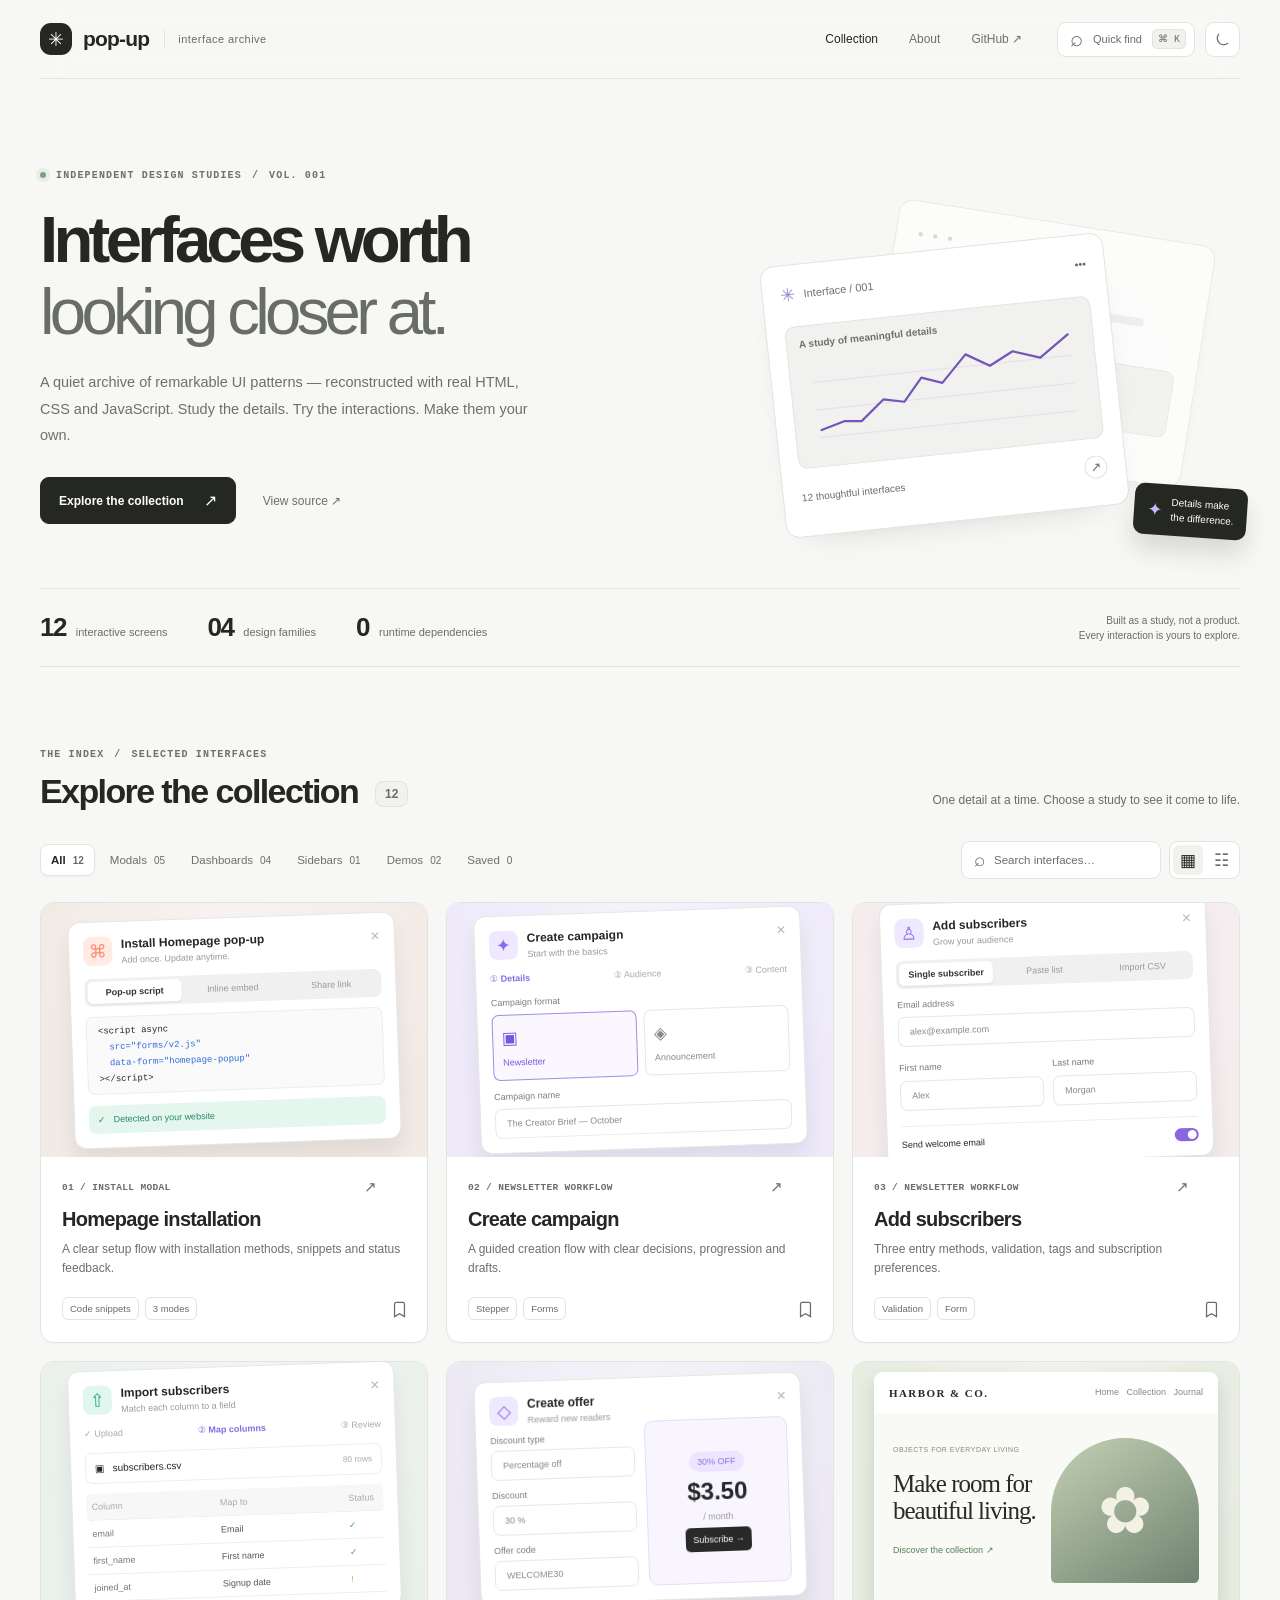
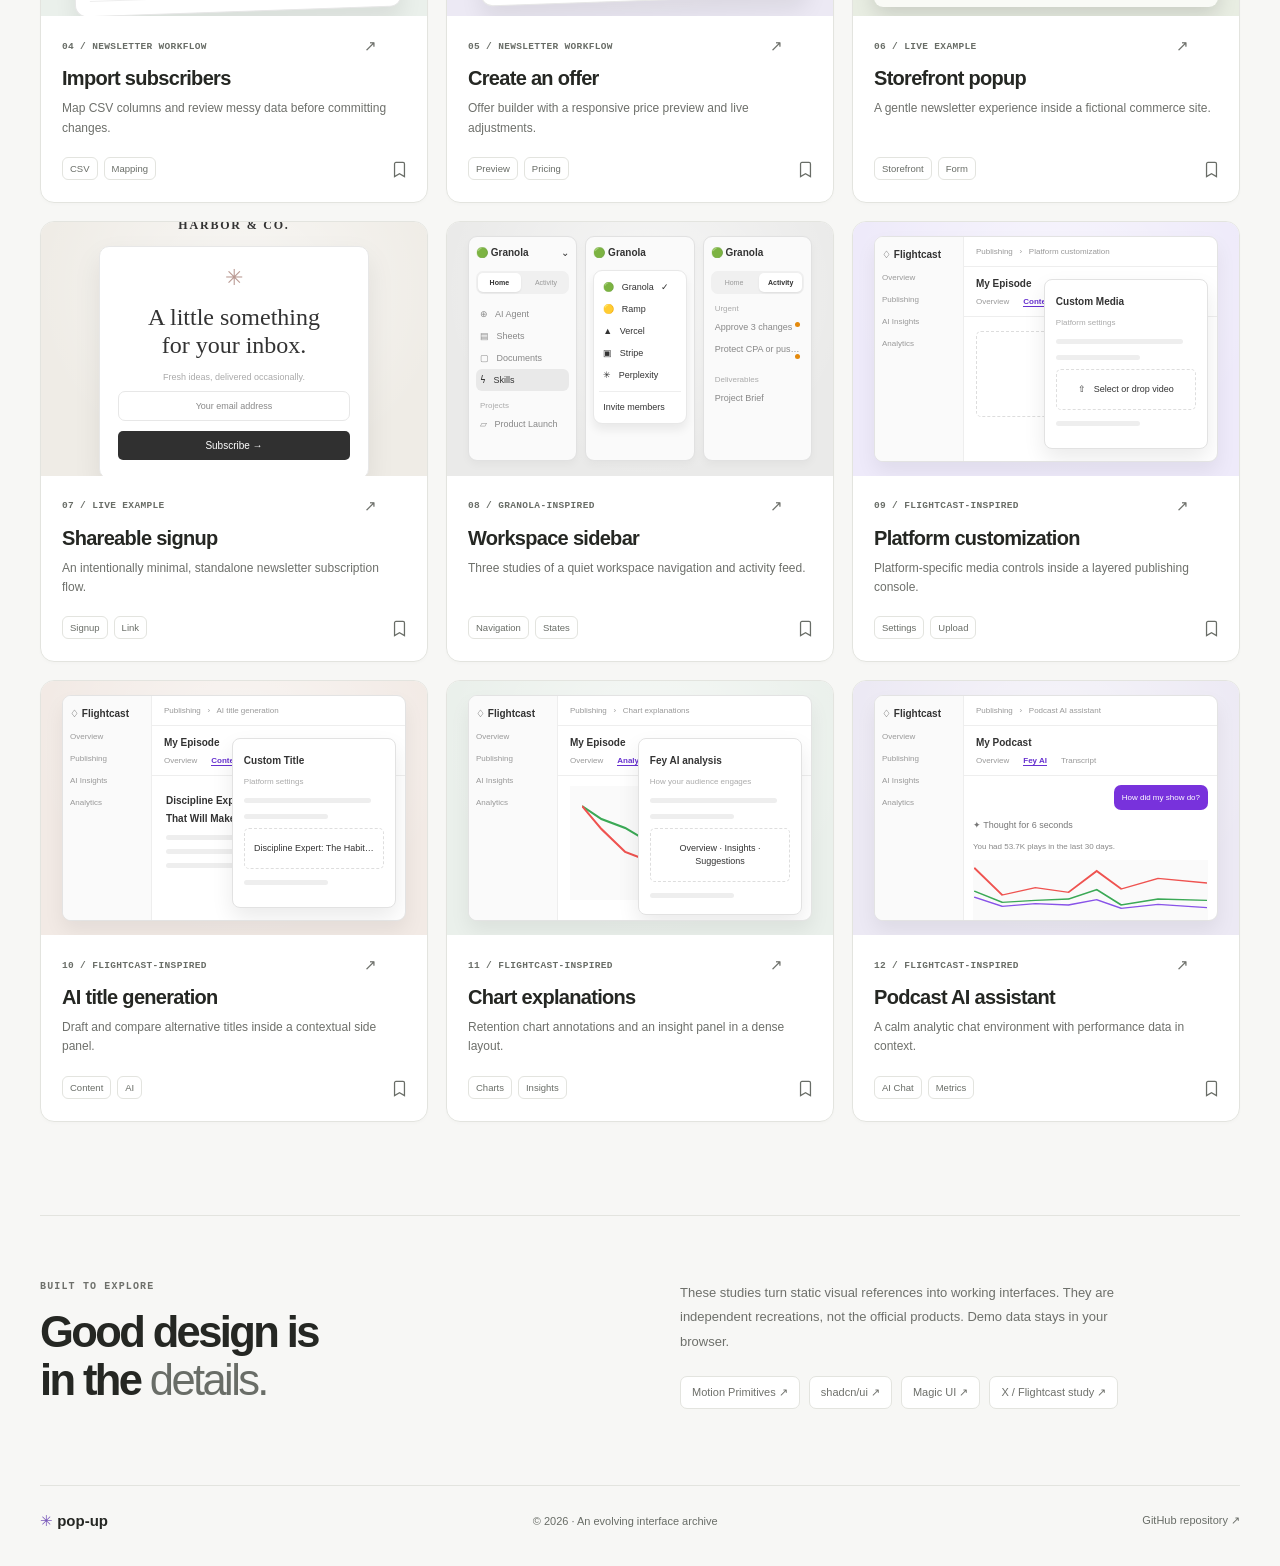
==== commit 50d5b98c: "perf: 在样式加载前恢复主题，避免深浅色闪烁" ====
--- a/index.html
+++ b/index.html
@@ -6,6 +6,12 @@
 <meta name="theme-color" content="#f7f7f5">
 <meta name="description" content="pop-up — a living collection of 12 interactive interface studies, from nuanced dialogs to analytical dashboards.">
 <title>pop-up / An interface collection</title>
+<script>
+try {
+  const savedTheme = JSON.parse(localStorage.getItem("popup-gallery-v2-theme") || "null");
+  document.documentElement.dataset.theme = savedTheme === "dark" || (savedTheme !== "light" && matchMedia("(prefers-color-scheme: dark)").matches) ? "dark" : "light";
+} catch { document.documentElement.dataset.theme = "light"; }
+</script>
 <link rel="stylesheet" href="gallery-v2.css">
 <script src="gallery-v2.js" defer></script>
 </head>
--- a/gallery-v2.css
+++ b/gallery-v2.css
@@ -0,0 +1,203 @@
+/* pop-up / collection — 2026 editorial system.
+   References: neutral Geist-style hierarchy, restrained motion, content-first cards. */
+:root {
+  color-scheme: light;
+  --canvas:#f7f7f5; --surface:#fff; --surface-2:#f1f1ef; --surface-3:#ebebe9;
+  --ink:#252723; --subtle:#6e706b; --mute:#696d67; --border:#e3e4df; --line:#e7e8e3;
+  --purple:#7655b9; --purple-soft:#efeafb; --focus:#8b77da;
+  --shadow:0 16px 38px -29px rgba(28,29,25,.28);
+  --mono:ui-monospace,"SFMono-Regular",Consolas,monospace;
+  font-family:Inter,-apple-system,BlinkMacSystemFont,"Segoe UI",sans-serif;
+  font-synthesis:none;-webkit-font-smoothing:antialiased;
+}
+html[data-theme="dark"] {
+  color-scheme:dark;
+  --canvas:#151619;--surface:#1e2024;--surface-2:#282a2d;--surface-3:#313339;
+  --ink:#f2f2ef;--subtle:#b0b1b4;--mute:#afb1b7;--border:#3b3e40;--line:#35383b;
+  --purple:#b39aff;--purple-soft:#363041;--focus:#ba9eff;
+  --shadow:0 18px 40px -23px rgba(0,0,0,.55);
+}
+*{box-sizing:border-box}
+html{scroll-behavior:smooth;scroll-padding-top:94px}
+body{margin:0;min-width:320px;background:var(--canvas);color:var(--ink)}
+button,input{font:inherit}
+button{cursor:pointer}button:disabled{cursor:default}
+a{color:inherit;text-decoration:none}
+[hidden]{display:none!important}
+button:focus-visible,a:focus-visible,input:focus-visible{outline:2px solid var(--focus);outline-offset:3px}
+::selection{background:#baa9ef80}
+.site{max-width:1380px;padding:0 40px;margin:0 auto}
+.sr-only{position:absolute;width:1px;height:1px;overflow:hidden;clip:rect(0,0,0,0);white-space:nowrap}
+.skip-link{position:fixed;z-index:120;top:12px;left:16px;padding:12px 16px;background:var(--ink);color:var(--surface);border-radius:9px;transform:translateY(-150%);transition:transform .2s}
+.skip-link:focus{transform:translateY(0)}
+.site-header{position:sticky;top:0;z-index:20;height:79px;display:flex;align-items:center;gap:35px;border-bottom:1px solid var(--border);background:color-mix(in srgb,var(--canvas) 88%,transparent);backdrop-filter:blur(14px);-webkit-backdrop-filter:blur(14px)}
+.logotype{display:flex;align-items:center;gap:11px;font-size:21px;letter-spacing:-.8px;font-weight:730;white-space:nowrap}
+.logo-glyph{width:32px;height:32px;border-radius:11px;background:var(--ink);color:var(--surface);display:grid;place-items:center;font-size:19px;line-height:1}
+.logo-divider{height:18px;width:1px;background:var(--border);margin:0 2px 0 4px}
+.logo-caption{font-size:11px;letter-spacing:.04em;font-weight:470;color:var(--mute)}
+.primary-nav{display:flex;align-items:center;gap:31px;margin-left:auto}
+.primary-nav a{font-size:12px;color:var(--subtle);transition:color .15s;white-space:nowrap}
+.primary-nav a:hover,.primary-nav a.current{color:var(--ink)}
+.header-actions{display:flex;gap:10px;align-items:center}
+.top-search{height:35px;display:flex;gap:10px;align-items:center;background:var(--surface);border:1px solid var(--border);border-radius:9px;padding:0 8px 0 12px;color:var(--mute);font-size:11px;white-space:nowrap}
+.top-search:hover{border-color:var(--mute);color:var(--ink)}
+.search-glyph{font-size:22px;font-weight:350;line-height:1}
+kbd{font:10px var(--mono);padding:3px 5px;background:var(--surface-2);border:1px solid var(--border);border-radius:5px;color:var(--mute)}
+.theme-button{display:grid;place-items:center;height:35px;width:35px;background:var(--surface);border:1px solid var(--border);border-radius:9px;color:var(--subtle)}
+.theme-button svg{width:17px;height:17px}
+.theme-button:hover{color:var(--ink);border-color:var(--mute)}
+.hero{padding-top:67px}
+.hero-main{display:grid;grid-template-columns:1.08fr .92fr;min-height:442px;gap:35px;align-items:center}
+.hero-content{padding:8px 0 48px;position:relative;z-index:1}
+.overline{display:flex;align-items:center;gap:10px;font:600 10px var(--mono);letter-spacing:.115em;color:var(--subtle)}
+.signal{height:6px;width:6px;border-radius:50%;background:#7f9e80;box-shadow:0 0 0 4px #7f9e801e}
+.overline-separator{color:var(--subtle)}
+.hero h1{font-size:clamp(49px,5.1vw,74px);letter-spacing:-.072em;font-weight:615;line-height:1.105;margin:23px 0 21px}
+.hero h1 em{font-style:normal;font-weight:450;color:var(--mute)}
+.hero-content>p{font-size:14.5px;line-height:1.84;color:var(--subtle);max-width:490px;margin:0}
+.hero-actions{display:flex;align-items:center;gap:15px;margin-top:28px}
+.primary-cta{background:var(--ink);color:var(--surface);padding:13px 18px;border:1px solid var(--ink);border-radius:9px;display:inline-flex;align-items:center;justify-content:space-between;gap:20px;font-size:12px;font-weight:650;transition:transform .18s,box-shadow .18s}
+.primary-cta:hover{transform:translateY(-2px);box-shadow:0 9px 20px #0000001a}
+.primary-cta span{font-size:16px}
+.quiet-cta{font-size:12px;color:var(--subtle);padding:11px 12px}
+.quiet-cta:hover{color:var(--ink)}
+.hero-aside{height:355px;position:relative;display:flex;align-items:center;justify-content:center;isolation:isolate}
+.hero-aside:before{content:"";position:absolute;z-index:-1;width:430px;height:260px;max-width:100%;background:radial-gradient(ellipse,#c8c0d047 0%,transparent 68%);filter:blur(15px)}
+.showcase-back,.showcase-front{position:absolute;background:var(--surface);border:1px solid var(--border);border-radius:14px;box-shadow:var(--shadow)}
+.showcase-back{width:320px;height:245px;transform:translate(68px,-24px) rotate(9deg);opacity:.68;padding:21px}
+.window-dots{font-size:10px;letter-spacing:3px;color:#cacac7}
+.back-head,.back-line{display:block;height:12px;border-radius:5px;background:var(--surface-3);margin-top:20px;width:52%}
+.back-line{margin-top:10px;height:8px;width:86%}.back-line.short{width:64%}
+.back-grid{display:grid;grid-template-columns:repeat(3,1fr);gap:10px;margin-top:22px}.back-grid span{height:67px;background:var(--surface-2);border:1px solid var(--border);border-radius:9px}
+.showcase-front{width:345px;height:273px;transform:translate(-28px,18px) rotate(-6deg);padding:18px}
+.showcase-top,.showcase-bottom{display:flex;align-items:center;justify-content:space-between}
+.showcase-top{color:var(--mute);font-size:11px}
+.showcase-identity{display:flex;gap:8px;align-items:center;font-size:11px;color:var(--subtle)}
+.showcase-identity i{font-size:18px;color:#9a87ca;font-style:normal}
+.showcase-chart{margin:21px 0 17px;padding:12px;border:1px solid var(--border);border-radius:10px;background:var(--surface-2);color:var(--purple)}
+.sample-caption{display:block;font-size:10px;font-weight:610;color:var(--subtle);margin-bottom:6px}
+.showcase-chart svg{display:block;width:100%;height:100px}
+.showcase-bottom{font-size:10px;color:var(--mute)}
+.showcase-arrow{width:23px;height:23px;display:grid;place-items:center;border-radius:50%;border:1px solid var(--border);color:var(--subtle);font-size:13px}
+.floating-note{position:absolute;right:-7px;bottom:8px;padding:11px 13px;border-radius:10px;background:var(--ink);color:var(--surface);display:flex;gap:9px;align-items:center;box-shadow:0 15px 25px #00000020;transform:rotate(4deg)}
+.floating-note>span:last-child{font-size:10px;line-height:1.45}
+.floating-star{font-size:18px;color:#c8b5fa}
+.hero-baseline{border-top:1px solid var(--border);border-bottom:1px solid var(--border);display:grid;grid-template-columns:repeat(3,max-content) 1fr;gap:40px;align-items:center;padding:23px 0}
+.hero-baseline>div:not(:last-child){display:flex;align-items:baseline;gap:10px}
+.hero-baseline strong{font-size:26px;letter-spacing:-.06em;font-weight:640}
+.hero-baseline span{font-size:11px;color:var(--mute)}
+.baseline-date{text-align:right;color:var(--mute);line-height:1.5;font-size:10px}
+.collection{padding:82px 0 93px}
+.section-intro{display:flex;justify-content:space-between;align-items:flex-end;gap:24px;margin-bottom:30px}
+.section-intro h2{font-size:34px;letter-spacing:-.047em;font-weight:630;margin:12px 0 0}
+.section-intro h2 span{display:inline-flex;vertical-align:middle;align-items:center;border:1px solid var(--border);border-radius:8px;font-size:12px;font-weight:580;letter-spacing:0;margin-left:9px;padding:5px 9px;color:var(--mute);background:var(--surface-2)}
+.section-intro>p{margin:0 0 4px;font-size:12px;color:var(--mute)}
+.collection-toolbar{display:flex;justify-content:space-between;align-items:center;gap:14px;margin-bottom:23px}
+.filters{display:flex;gap:4px;align-items:center;flex-wrap:wrap}
+.filter{border:1px solid transparent;background:transparent;color:var(--subtle);border-radius:8px;padding:9px 10px;display:inline-flex;align-items:center;gap:7px;font-size:11.5px;white-space:nowrap}
+.filter span{font-size:10px;color:var(--mute)}
+.filter:hover{background:var(--surface-2);color:var(--ink)}
+.filter.active{border-color:var(--border);background:var(--surface);color:var(--ink);box-shadow:0 1px 2px #00000008;font-weight:620}
+.toolbar-right{display:flex;align-items:center;gap:8px}
+.search-control{min-width:200px;height:38px;display:flex;align-items:center;gap:7px;color:var(--mute);border:1px solid var(--border);border-radius:9px;background:var(--surface);padding:0 12px}
+.search-control>span:first-child{font-size:19px}
+.search-control:focus-within{border-color:var(--focus)}
+.search-control input{min-width:0;width:100%;border:0;background:none;outline:none;font-size:11.5px;color:var(--ink)}
+.search-control input::placeholder{color:var(--mute)}
+.view-switch{height:38px;display:flex;align-items:center;gap:3px;border:1px solid var(--border);border-radius:9px;padding:3px;background:var(--surface)}
+.view-switch button{border:0;border-radius:6px;width:30px;height:30px;background:transparent;color:var(--mute);font-size:17px}
+.view-switch button.active{background:var(--surface-2);color:var(--ink)}
+.card-grid{display:grid;grid-template-columns:repeat(3,minmax(0,1fr));gap:18px;align-items:stretch}
+.piece{min-width:0;background:var(--surface);border:1px solid var(--border);border-radius:14px;overflow:hidden;position:relative;box-shadow:0 2px 3px #00000004;transition:transform .22s cubic-bezier(.2,.8,.2,1),box-shadow .22s,border-color .22s;animation:reveal .4s ease both}
+.piece:hover{transform:translateY(-4px);box-shadow:var(--shadow);border-color:color-mix(in srgb,var(--mute) 50%,var(--border))}
+.piece:focus-within{border-color:var(--focus)}
+.piece-link{display:flex;flex-direction:column;height:100%}
+.piece-art{height:254px;display:flex;align-items:center;justify-content:center;padding:21px;overflow:hidden;position:relative;isolation:isolate}
+.piece-art:before{content:"";position:absolute;z-index:-1;inset:0;background:radial-gradient(ellipse at 52% 27%,#ffffff99,transparent 72%);pointer-events:none}
+.tone-peach{background:#f2eae5}.tone-lavender{background:#eeeafa}.tone-rose{background:#f5ecee}.tone-sage{background:#eaf0eb}.tone-iris{background:#ece9f4}.tone-olive{background:#e8ede2}.tone-sand{background:#efece6}.tone-stone{background:#eaeae9}
+.piece-info{padding:21px 21px 22px;display:flex;flex-direction:column;flex:1}
+.piece-eyebrow{display:flex;align-items:center;justify-content:space-between;color:var(--mute);font:600 9.5px var(--mono);letter-spacing:.035em;text-transform:uppercase;margin-bottom:11px;padding-right:29px}
+.piece-north{font-size:15px;font-family:Inter,sans-serif;color:var(--subtle);transition:transform .18s}
+.piece:hover .piece-north{transform:translate(2px,-2px)}
+.piece-info h3{font-size:20px;font-weight:630;letter-spacing:-.035em;line-height:1.2;margin:0 0 9px}
+.piece-info p{font-size:12px;line-height:1.6;color:var(--subtle);margin:0 0 19px;min-height:37px}
+.piece-tags{display:flex;align-items:center;gap:6px;margin-top:auto}
+.piece-tags span{border:1px solid var(--border);border-radius:6px;color:var(--mute);font-size:9.5px;padding:5px 7px;background:var(--surface)}
+.save-piece{position:absolute;right:13px;bottom:18px;border:0;background:transparent;border-radius:7px;width:29px;height:29px;color:var(--mute);display:grid;place-items:center}
+.save-piece svg{width:17px;height:17px}
+.save-piece:hover{background:var(--surface-2);color:var(--ink)}
+.save-piece[aria-pressed="true"]{color:var(--purple)}
+.save-piece[aria-pressed="true"] svg{fill:var(--purple-soft)}
+/* Real HTML mockups: no image assets required */
+.mini-dialog{width:100%;max-width:327px;min-height:196px;padding:14px;border:1px solid #e7e7e7;background:#fff;border-radius:12px;box-shadow:0 14px 22px #00000013;transform:rotate(-2deg);color:#262626;overflow:hidden}
+.mini-top{display:flex;gap:9px;align-items:center}.mini-top>div{display:flex;flex:1;flex-direction:column;gap:4px;min-width:0}.mini-top b{font-size:12px;white-space:nowrap;overflow:hidden;text-overflow:ellipsis}.mini-top small{font-size:9px;color:#999}
+.mini-symbol{width:29px;height:29px;border-radius:8px;display:grid;place-items:center;font-size:18px;flex:none}.mini-symbol.coral{background:#ffeae4;color:#fa8e6e}.mini-symbol.violet{background:#eee9ff;color:#8c6de9}.mini-symbol.mint{background:#e1f6ee;color:#23ab80}.mini-x{align-self:flex-start;color:#b6b6b6;font-size:16px}
+.mini-tabs{margin:13px 0 10px;background:#f0f0f0;border-radius:7px;display:flex;padding:3px;align-items:center;gap:4px}.mini-tabs b,.mini-tabs span{flex:1;font-size:9px;font-weight:480;white-space:nowrap;text-align:center;padding:6px 3px;color:#999}.mini-tabs b{background:#fff;color:#333;border-radius:5px;box-shadow:0 1px 2px #00000013;font-weight:600}
+.mini-code{border:1px solid #ededed;border-radius:7px;background:#fafafa;padding:9px 11px;display:flex;flex-direction:column;gap:6px;font:9px var(--mono);white-space:nowrap;overflow:hidden}.mini-code .blue{color:#306cdc}
+.mini-success{margin-top:11px;background:#e4f6ed;color:#25896a;font-size:9px;padding:9px;border-radius:7px}
+.mini-steps{display:flex;align-items:center;justify-content:space-between;color:#aaa;font-size:9px;margin:14px 0}.mini-steps strong{font-weight:650;color:#876be4}
+.mini-label{display:block;font-size:9px;color:#7d7d7d;margin:11px 0 7px}
+.mini-options{display:grid;grid-template-columns:1fr 1fr;gap:7px}.mini-options>div{border:1px solid #e7e7e7;border-radius:7px;padding:12px 9px;display:flex;flex-direction:column;gap:9px;color:#888;font-size:17px}.mini-options small{font-size:9px}.mini-options .picked{border-color:#a38be7;background:#faf7ff;color:#7657db}
+.mini-field{padding:9px 11px;border:1px solid #e7e7e7;color:#888;border-radius:7px;font-size:9px;white-space:nowrap;overflow:hidden;text-overflow:ellipsis;background:#fff}
+.mini-two{display:grid;grid-template-columns:1fr 1fr;gap:9px;margin-top:10px}.mini-two span{font-size:9px;color:#777}.mini-two .mini-field{margin-top:6px}
+.mini-switch-row{margin-top:15px;padding-top:11px;border-top:1px solid #eee;display:flex;justify-content:space-between;align-items:center;font-size:9px}.mini-switch-row i{width:24px;height:13px;border-radius:30px;background:#8b66e4;position:relative}.mini-switch-row i:before{content:"";position:absolute;width:9px;height:9px;border-radius:50%;background:white;right:2px;top:2px}
+.mini-file{border:1px solid #eee;border-radius:7px;padding:9px;font-size:10px}.mini-file small{float:right;color:#aaa}
+.mini-table{margin-top:10px;font-size:9px}.mini-table>div{display:grid;grid-template-columns:1fr 1fr 30px;gap:5px;padding:8px 5px;border-bottom:1px solid #eee;color:#777}.mini-table>div:first-child{background:#f7f7f7;color:#aaa;border-radius:5px}.mini-table b{font-weight:500;color:#555}.mini-table em{color:#35ae82;font-style:normal}.mini-table em.amber{color:#df9e49}
+.mini-offer{display:grid;grid-template-columns:1fr 1fr;gap:10px}.mini-offer .mini-label{margin:10px 0 5px}.mini-price{background:#f8f5ff;border:1px solid #e5dcfc;border-radius:9px;display:flex;flex-direction:column;align-items:center;justify-content:center;gap:6px;padding:10px 5px}.mini-price>span{font-size:9px;color:#8b6edf;background:#ede5ff;border-radius:20px;padding:5px 8px}.mini-price strong{font-size:24px}.mini-price small{font-size:9px;color:#999}.mini-price i{font-style:normal;background:#292929;color:#fff;border-radius:5px;font-size:9px;padding:7px}
+.mini-rails{display:grid;grid-template-columns:repeat(3,1fr);width:100%;gap:8px;height:225px;color:#333}
+.mini-rail{background:#fafafa;border:1px solid #e1e1e1;border-radius:9px;padding:10px 7px;overflow:hidden;font-size:9px;box-shadow:0 4px 8px #00000009}
+.rail-heading{font-size:10px;font-weight:650;white-space:nowrap;margin-bottom:12px}.rail-heading span{float:right}.mini-rail .mini-tabs{margin-bottom:9px;padding:2px}.mini-rail .mini-tabs>*{font-size:7px}
+.mini-rail p{font-size:9px;white-space:nowrap;overflow:hidden;text-overflow:ellipsis;padding:6px 4px;margin:0;color:#888}.mini-rail .rail-active{background:#e9e9e9;border-radius:6px;color:#333}
+.mini-rail>small{display:block;color:#aaa;margin:10px 4px 3px;font-size:8px}.mini-dot{display:inline-block;background:#e48a0d;width:5px;height:5px;border-radius:50%;float:right}
+.rail-menu{background:#fff;box-shadow:0 6px 10px #0001;border:1px solid #e8e8e8;border-radius:9px;padding:5px}.rail-menu p{color:#333}.rail-menu hr{border:0;border-top:1px solid #eee}
+.mini-dashboard{width:100%;height:226px;background:#fff;border-radius:9px;border:1px solid #e3e3e3;box-shadow:0 10px 20px #00000010;display:grid;grid-template-columns:26% 1fr;position:relative;overflow:hidden;color:#333}
+.mini-dashboard>aside{background:#fafafa;border-right:1px solid #eee;padding:12px 7px;display:flex;gap:13px;flex-direction:column;overflow:hidden}
+.mini-dashboard>aside b{font-size:10px;white-space:nowrap}.mini-dashboard>aside small{color:#999;font-size:8px;white-space:nowrap}
+.dash-content{min-width:0}.dash-top{padding:10px 12px;font-size:8px;color:#999;border-bottom:1px solid #eee;white-space:nowrap;overflow:hidden}.dash-subhead{font-size:10px;padding:11px 12px 8px;font-weight:680}
+.dash-tabs{border-bottom:1px solid #eee;padding:0 12px 9px;font-size:8px;color:#999;display:flex;gap:14px;white-space:nowrap}.dash-tabs b{color:#6731d0;border-bottom:1px solid #6731d0}
+.dash-drop{border:1px dashed #ddd;border-radius:5px;margin:14px 12px;height:86px;display:grid;place-content:center;text-align:center;gap:7px;font-size:22px;color:#aaa}.dash-drop small{font-size:8px}
+.dash-lines{padding:14px}.dash-lines b{font-size:10px;line-height:1.5}.dash-lines i,.dash-pop-line,.mini-paragraph i{display:block;width:91%;height:5px;background:#eee;border-radius:5px;margin:9px 0}.dash-lines i:nth-last-child(1){width:40%}
+.dash-chart{padding:12px;background:#fafafa;margin:10px 12px}.dash-chart svg{width:100%;height:90px;display:block}.dash-chart path,.dash-chart polyline{fill:none;stroke-width:2}
+.dash-pop{position:absolute;top:42px;right:9px;width:48%;min-height:170px;background:#fff;border:1px solid #e2e2e2;border-radius:8px;box-shadow:0 10px 22px #00000015;padding:11px;color:#333}.dash-pop strong{font-size:10px}.dash-pop small{display:block;color:#aaa;font-size:8px;margin-top:8px;line-height:1.4}.dash-pop-line{height:5px;margin:11px 0 5px}.dash-pop-line.shorter{width:60%}.dash-pop-box{border:1px dashed #dedede;border-radius:5px;padding:13px 6px;font-size:9px;line-height:1.4;text-align:center;margin-top:9px}
+.dash-chat{padding:9px}.chat-user{background:#7832dc;color:white;border-radius:7px;font-size:8px;padding:8px;display:table;margin-left:auto}.dash-chat p{font-size:9px;color:#777;margin:10px 0 5px}.dash-chat small{font-size:8px;color:#888}
+.dash-chat .dash-chart{margin:7px 0;padding:1px}.dash-chat .dash-chart svg{height:60px}
+.mini-store{background:#f9faf6;border-radius:9px;box-shadow:0 8px 20px #0002;width:100%;overflow:hidden;color:#292b25}.store-bar{background:#fff;display:flex;justify-content:space-between;padding:15px;font:650 11px Georgia,serif;letter-spacing:.13em}.store-bar span{font:9px Inter,sans-serif;letter-spacing:0;color:#888}.store-columns{display:grid;grid-template-columns:1fr 1fr;gap:10px;padding:24px 19px}.store-columns small{font-size:7px;color:#928775;letter-spacing:.07em}.store-columns h4{font:400 25px/1.1 Georgia,serif;letter-spacing:-.04em;margin:14px 0}.store-columns i{font-size:9px;font-style:normal;color:#52805c}.store-shape{background:linear-gradient(145deg,#c3d0b4,#708370);border-radius:100px 100px 7px 7px;height:145px;display:grid;place-items:center;font-size:65px;color:#f2f1e3}
+.mini-share{text-align:center;width:min(270px,100%);color:#333}.share-logo{font:600 12px Georgia,serif;letter-spacing:.15em;margin-bottom:13px}.share-dialog{background:#fff;border-radius:10px;border:1px solid #e7e7e7;box-shadow:0 12px 28px #00000014;padding:18px}.share-dialog>b{font-size:22px;color:#b99992}.share-dialog h4{font:400 24px/1.15 Georgia,serif;margin:13px 0}.share-dialog p{font-size:9px;color:#aaa}.share-submit{background:#303030;color:#fff;border-radius:5px;padding:9px;font-size:10px;margin-top:10px}
+.card-grid.list-view{grid-template-columns:1fr}
+.card-grid.list-view .piece-link{flex-direction:row;align-items:stretch}
+.card-grid.list-view .piece-art{height:185px;width:34%;flex:none}
+.card-grid.list-view .piece-info{padding:25px 55px 20px 25px}
+.card-grid.list-view .piece-info p{min-height:0;max-width:590px}
+.card-grid.list-view .piece-tags{margin-top:6px}
+.card-grid.list-view .mini-dialog,.card-grid.list-view .mini-dashboard,.card-grid.list-view .mini-rails,.card-grid.list-view .mini-store{transform:scale(.8)}
+.empty-state{text-align:center;border:1px dashed var(--border);border-radius:14px;padding:58px 20px;background:var(--surface)}
+.empty-mark{font-size:35px;color:var(--mute)}.empty-state h3{font-size:19px;margin:9px 0}.empty-state p{font-size:12px;color:var(--subtle)}
+.empty-state button{margin-top:10px;border:1px solid var(--border);border-radius:9px;background:var(--surface-2);padding:11px 17px;color:var(--ink);font-size:12px}
+.about{border-top:1px solid var(--border);padding:65px 0 76px;display:grid;grid-template-columns:1fr 1fr;gap:80px}
+.about h2{font-size:clamp(32px,3.4vw,48px);letter-spacing:-.06em;line-height:1.12;margin:16px 0 0;font-weight:630}.about h2 em{font-weight:400;font-style:normal;color:var(--mute)}
+.about-right>p{font-size:13px;line-height:1.9;color:var(--subtle);margin:0 0 21px;max-width:470px}
+.reference-links{display:flex;flex-wrap:wrap;gap:9px}
+.reference-links a{padding:9px 11px;border-radius:7px;border:1px solid var(--border);background:var(--surface);font-size:11px;color:var(--subtle)}
+.reference-links a:hover{color:var(--ink);border-color:var(--mute)}
+.footer{display:flex;justify-content:space-between;align-items:center;gap:20px;padding:26px 0 36px;border-top:1px solid var(--border);font-size:11px;color:var(--mute)}
+.footer a:hover{color:var(--ink)}.footer-brand{font-size:15px;color:var(--ink);font-weight:650}.footer-brand span{color:var(--purple)}
+.command-palette{width:min(550px,calc(100vw - 30px));max-height:min(620px,80dvh);padding:0;border:1px solid var(--border);border-radius:14px;background:var(--surface);color:var(--ink);box-shadow:0 25px 80px #00000045;overflow:hidden}
+.command-palette::backdrop{background:#16171b80;backdrop-filter:blur(3px)}
+.command-head{height:59px;display:flex;align-items:center;gap:12px;padding:0 17px;border-bottom:1px solid var(--border)}
+.command-head>span{font-size:25px;color:var(--mute)}.command-head input{flex:1;min-width:0;border:0;outline:none;color:var(--ink);background:transparent;font-size:14px}.command-head button{border:1px solid var(--border);border-radius:5px;background:var(--surface-2);color:var(--mute);font:10px var(--mono);padding:4px 6px}
+.command-results{padding:9px;overflow-y:auto;max-height:440px}
+.command-result{width:100%;display:flex;align-items:center;gap:13px;text-align:left;border:0;border-radius:9px;padding:11px;background:transparent;color:var(--ink)}
+.command-result:hover,.command-result.selected{background:var(--surface-2)}.command-result .result-mark{width:35px;height:35px;border:1px solid var(--border);border-radius:8px;background:var(--surface);display:grid;place-items:center;color:var(--purple)}
+.result-copy{display:flex;flex-direction:column;gap:5px}.result-copy strong{font-size:13px;font-weight:600}.result-copy small{color:var(--mute);font-size:10px}
+.command-result .result-arrow{margin-left:auto;color:var(--mute)}
+.command-empty{text-align:center;padding:30px;font-size:12px;color:var(--mute)}
+.command-footer{padding:12px 17px;border-top:1px solid var(--border);color:var(--mute);font-size:10px;display:flex;gap:18px}
+.toast{position:fixed;bottom:26px;left:50%;transform:translate(-50%,12px);background:var(--ink);color:var(--surface);border-radius:8px;padding:11px 15px;pointer-events:none;opacity:0;z-index:100;transition:transform .17s,opacity .17s;font-size:12px;white-space:nowrap;box-shadow:0 14px 30px #0002}
+.toast.visible{opacity:1;transform:translate(-50%,0)}
+@keyframes reveal{from{opacity:0;transform:translateY(7px)}to{opacity:1;transform:translateY(0)}}
+@media(max-width:1120px){.site{padding:0 25px}.primary-nav{gap:17px}.hero-main{gap:15px}.card-grid{grid-template-columns:repeat(2,minmax(0,1fr))}.hero-baseline{gap:23px}.collection-toolbar{flex-direction:column;align-items:stretch}.toolbar-right{justify-content:space-between}.search-control{flex:1;max-width:330px}}
+@media(max-width:750px){.site{padding:0 17px}.site-header{height:69px;gap:13px}.primary-nav{display:none}.header-actions{margin-left:auto}.logo-caption,.logo-divider{display:none}.hero{padding-top:47px}.hero-main{display:flex;flex-direction:column;align-items:stretch;gap:4px}.hero-content{padding:0}.hero h1{font-size:clamp(43px,9vw,61px)}.hero-aside{height:285px}.showcase-front{transform:translate(-16px,15px) rotate(-6deg) scale(.87)}.showcase-back{transform:translate(40px,-25px) rotate(9deg) scale(.87)}.floating-note{right:5%;bottom:3px}.hero-baseline{grid-template-columns:repeat(3,1fr);gap:10px}.hero-baseline>div:not(:last-child){display:flex;flex-direction:column;align-items:start;gap:3px}.hero-baseline strong{font-size:23px}.hero-baseline span{font-size:10px}.hero-baseline .baseline-date{display:none}.collection{padding:61px 0}.section-intro{align-items:start;flex-direction:column;gap:7px}.section-intro h2{font-size:31px}.card-grid{gap:12px}.piece-info{padding:17px}.piece-info h3{font-size:19px}.piece-art{height:220px;padding:13px}.filters{gap:2px}.filter{padding:8px 9px;font-size:10.5px}.about{grid-template-columns:1fr;gap:18px}.footer{flex-wrap:wrap;gap:10px}}
+@media(max-width:580px){.top-search{padding:0 9px;width:36px;justify-content:center}.top-search>span:not(.search-glyph),.top-search kbd{display:none}.card-grid{grid-template-columns:1fr}.piece-art{height:247px}.piece-info h3{font-size:21px}.collection-toolbar{gap:12px}.filters{overflow-x:auto;flex-wrap:nowrap;padding-bottom:4px;scrollbar-width:thin}.filter{flex:none}.search-control{max-width:none}.hero-actions{gap:7px}.quiet-cta{padding:9px}.hero h1{font-size:44px}.hero-content>p{font-size:13px}.card-grid.list-view .piece-link{flex-direction:row}.card-grid.list-view .piece-art{width:35%;height:175px}.card-grid.list-view .piece-info{padding:18px 37px 16px 15px}.card-grid.list-view .piece-info h3{font-size:16px}.card-grid.list-view .piece-info p{font-size:11px;line-height:1.5}.card-grid.list-view .piece-tags{display:none}.footer>span{order:3;width:100%}}
+@media(max-width:390px){.hero h1{font-size:39px}.hero-aside{transform:scale(.86);margin:-24px -14px}.piece-art{height:230px}}
+/* Pure CSS mockups remain light even in dark theme so they are faithful visual samples */
+@media(prefers-reduced-motion:reduce){*,*:before,*:after{scroll-behavior:auto!important;transition-duration:.01ms!important;animation-duration:.01ms!important}.piece{animation:none!important}.piece:hover{transform:none}.primary-cta:hover{transform:none}}
